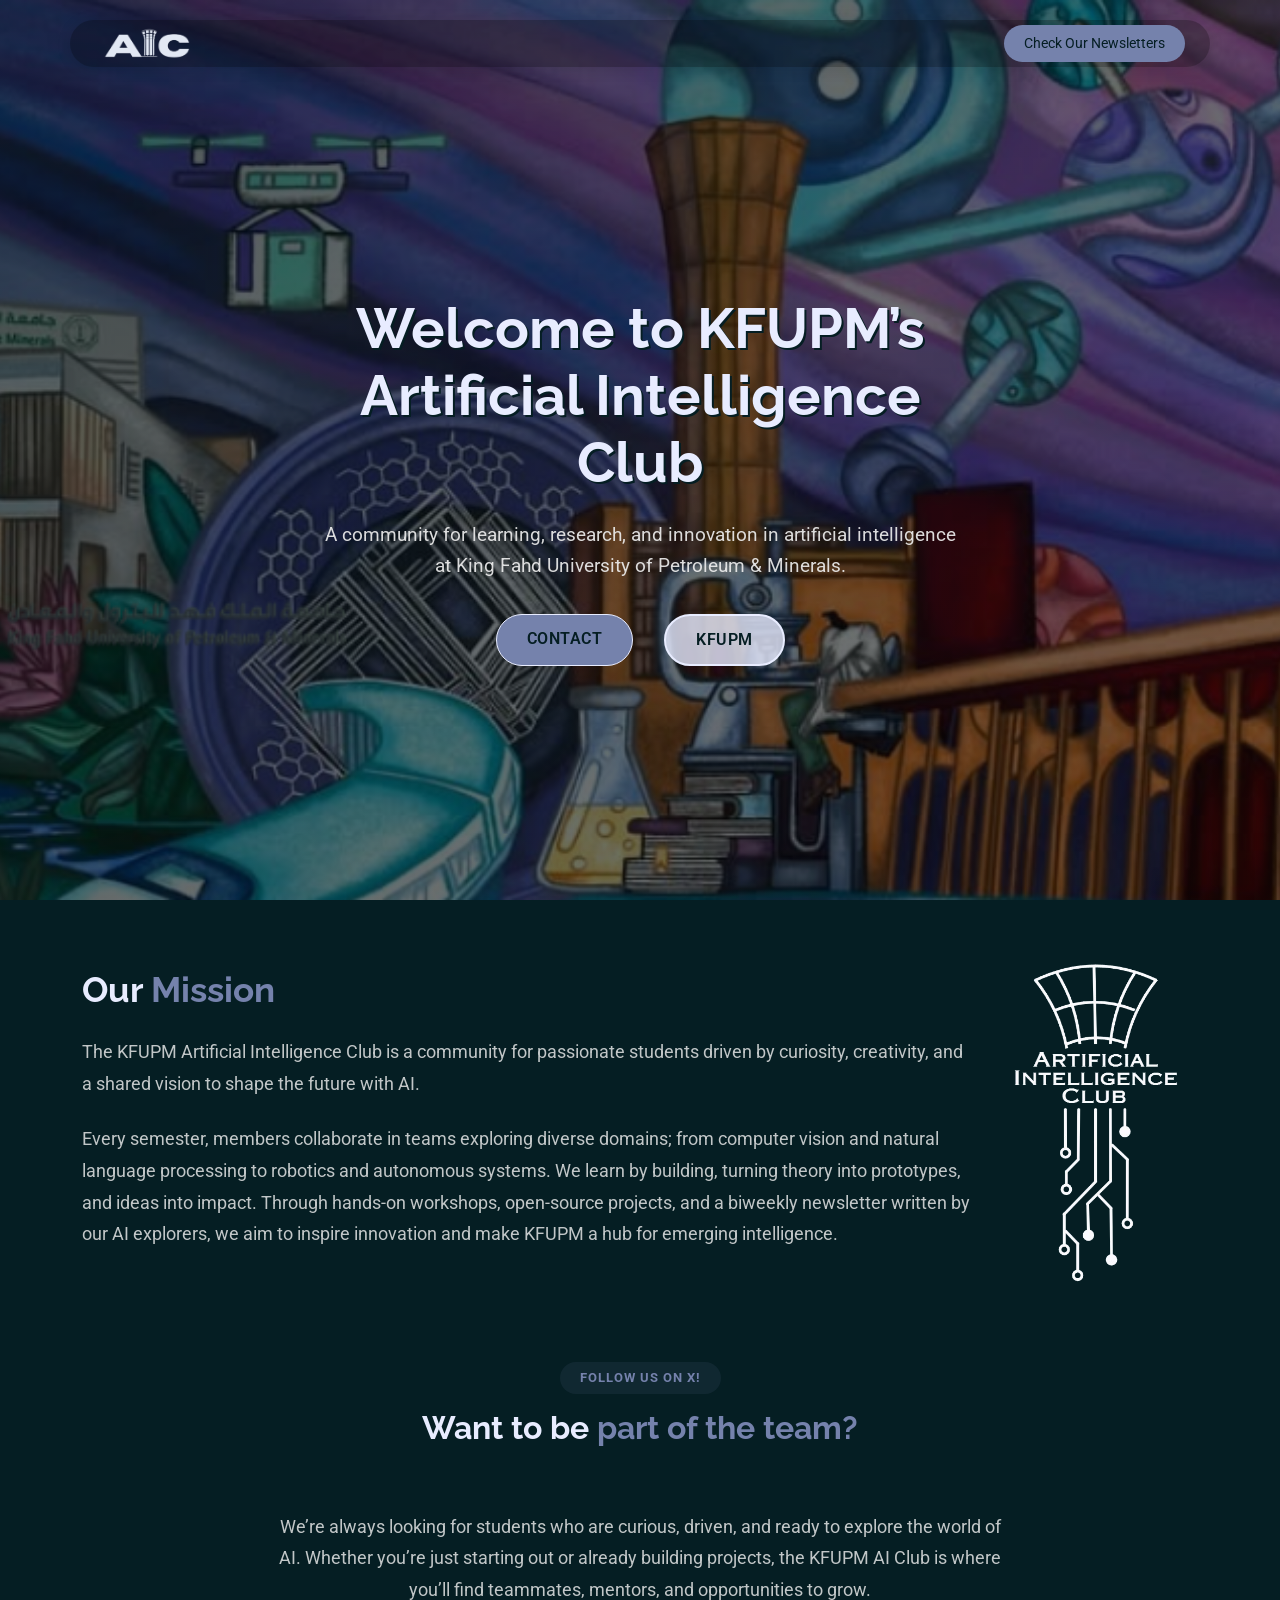
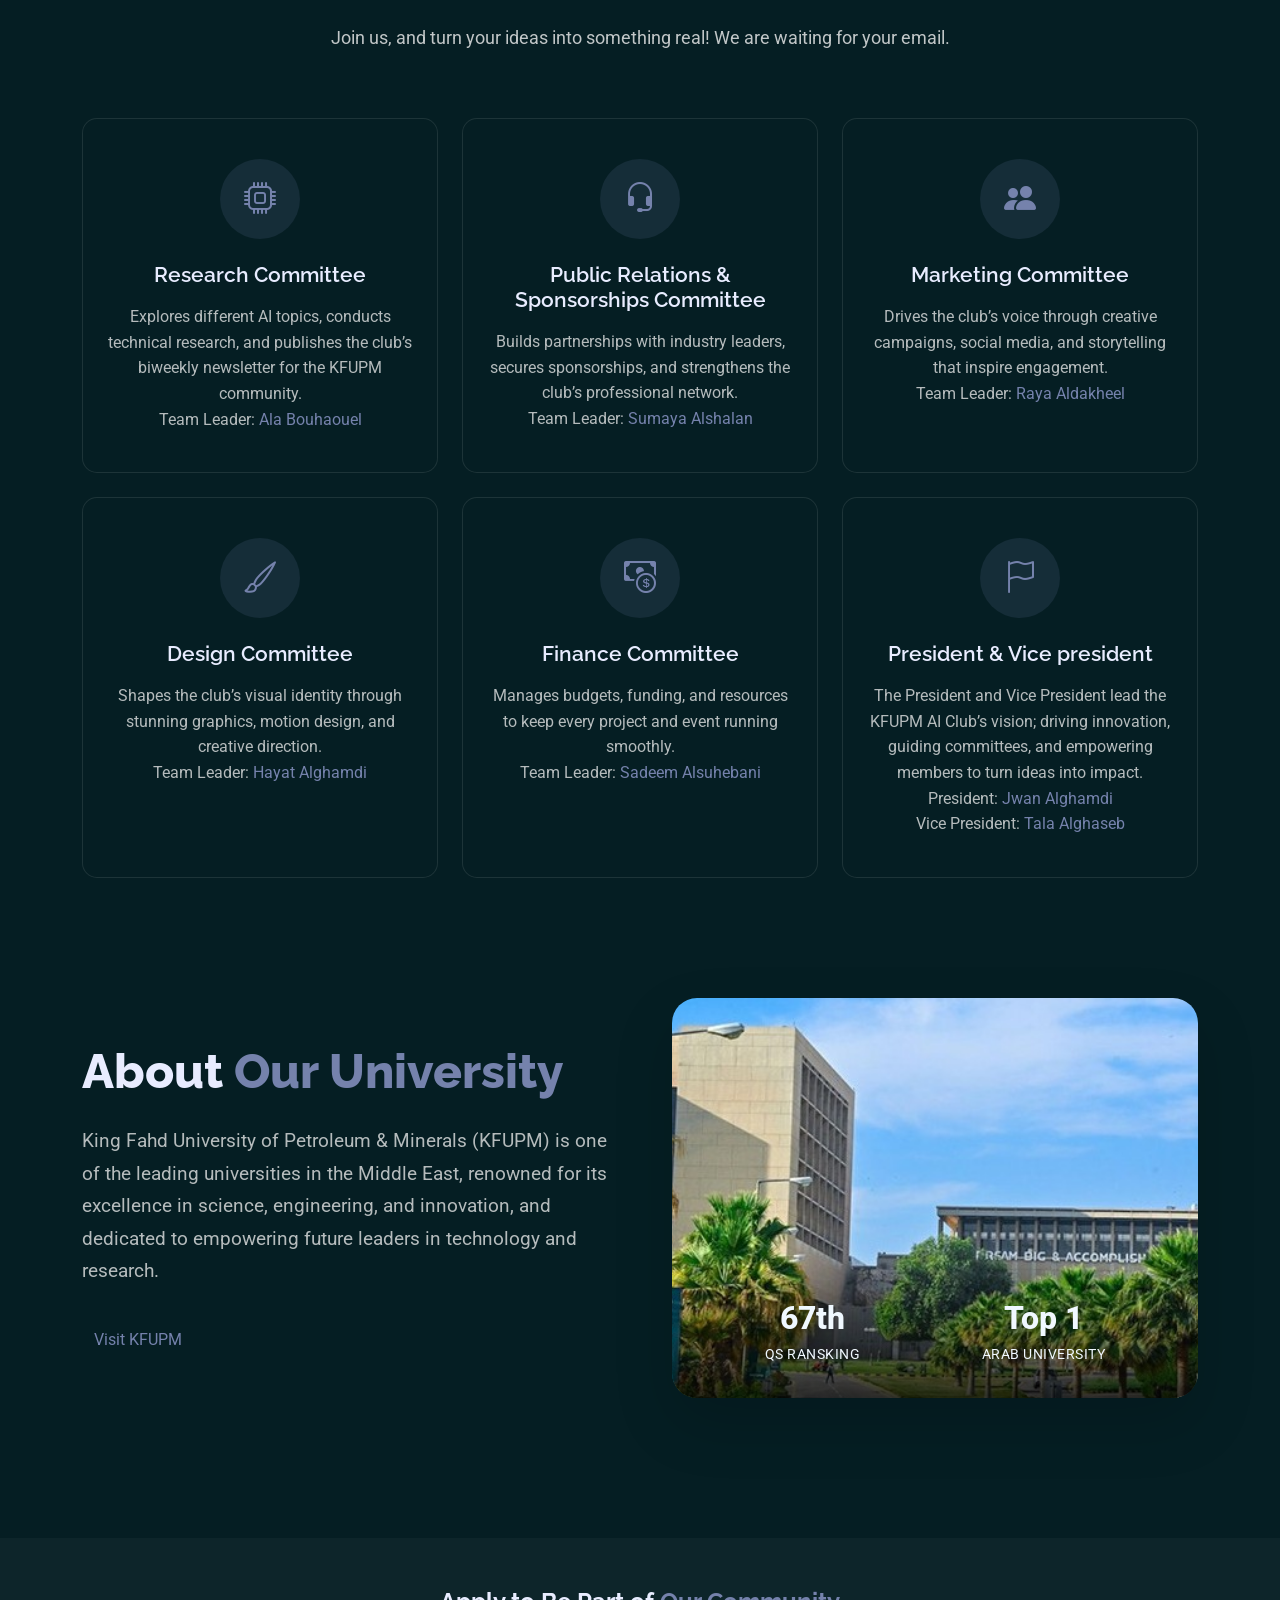
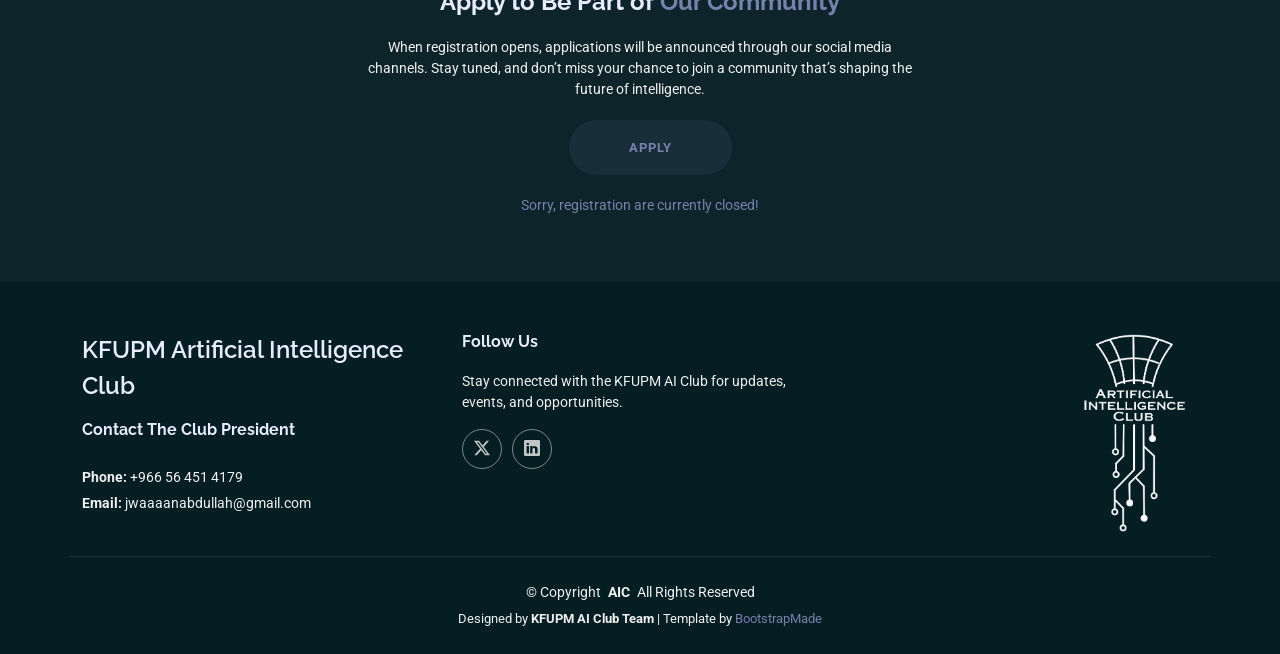
==== index.html @ 9c6b662b "Update index.html" ====
<!DOCTYPE html>
<html lang="en">

<head>
  <meta charset="utf-8">
  <meta content="width=device-width, initial-scale=1.0" name="viewport">
  <title>AIC</title>
  <meta name="description" content="">
  <meta name="keywords" content="">


  <link href="https://fonts.googleapis.com" rel="preconnect">
  <link href="https://fonts.gstatic.com" rel="preconnect" crossorigin>
  <link href="https://fonts.googleapis.com/css2?family=Roboto:ital,wght@0,100;0,300;0,400;0,500;0,700;0,900;1,100;1,300;1,400;1,500;1,700;1,900&family=Poppins:ital,wght@0,100;0,200;0,300;0,400;0,500;0,600;0,700;0,800;0,900;1,100;1,200;1,300;1,400;1,500;1,600;1,700;1,800;1,900&family=Raleway:ital,wght@0,100;0,200;0,300;0,400;0,500;0,600;0,700;0,800;0,900;1,100;1,200;1,300;1,400;1,500;1,600;1,700;1,800;1,900&display=swap" rel="stylesheet">

  <!-- Vendor CSS Files -->
  <link href="assets/vendor/bootstrap/css/bootstrap.min.css" rel="stylesheet">
  <link href="assets/vendor/bootstrap-icons/bootstrap-icons.css" rel="stylesheet">
  <!--<link href="assets/vendor/aos/aos.css" rel="stylesheet">-->
  <link href="assets/vendor/swiper/swiper-bundle.min.css" rel="stylesheet">
  <link href="assets/vendor/glightbox/css/glightbox.min.css" rel="stylesheet">

  <!-- Main CSS File -->
  <link href="assets/css/main.css" rel="stylesheet">

  <!-- =======================================================
  * Template Name: Tour
  * Template URL: https://bootstrapmade.com/tour-bootstrap-travel-website-template/
  * Updated: Jul 01 2025 with Bootstrap v5.3.7
  * Author: BootstrapMade.com
  * License: https://bootstrapmade.com/license/
  ======================================================== -->
</head>

<body class="index-page">

  <header id="header" class="header d-flex align-items-center fixed-top">
    <div class="header-container container-fluid container-xl position-relative d-flex align-items-center justify-content-between">

      <a href="index.html" class="logo d-flex align-items-center me-auto me-xl-0">
        <!-- Uncomment the line below if you also wish to use an image logo -->
        <!-- <img src="assets/img/logo.webp" alt=""> -->
        <img src="assets/img/aic.png" alt="icon" class="img-fluid" style="height: 40px; margin-right: 10px;">
      </a>

      <a class="btn-getstarted" href="Newsletter.html">Check Our Newsletters</a>

    </div>
  </header>

  <main class="main">

    <!-- Travel Hero Section -->
    <section id="travel-hero" class="travel-hero section dark-background">

      <div class="hero-background">
        <img src="assets\img\kfupm21.png" alt="Travel Hero Background" class="img-hero-bg">
        <div class="hero-overlay"></div>
      </div>

      <div class="container position-relative">
        <div class="row align-items-center">
          <div class="col-lg-7">
            <div class="hero-text" data-aos="fade-up" data-aos-delay="100">
              <h1 class="hero-title">Welcome to KFUPM’s Artificial Intelligence Club</h1>
              <p class="hero-subtitle">A community for learning, research, and innovation in artificial intelligence at King Fahd University of Petroleum & Minerals.</p>
              <div class="hero-buttons">
                <a href="#footer" class="btn btn-primary me-3" id="but-left">Contact</a>
                <a href="https://www.kfupm.edu.sa/" class="btn btn-outline">KFUPM</a>
              </div>
            </div>
          </div>

        </div>
      </div>

    </section><!-- /Travel Hero Section -->

    <!-- Why Us Section -->
    <section id="why-us" class="why-us section">

      <div class="container" data-aos="fade-up" >

        <!-- About Us Content -->
        <div class="row align-items-center mb-5">
          <div class="col-lg-6" data-aos="fade-right">
            <div class="content">
              <h3>Our <span style="color: #7582ac;">Mission</span></h3>
              <p>The KFUPM Artificial Intelligence Club is a community for passionate students driven by curiosity, creativity, and a shared vision to shape the future with AI.</p>
              <p>Every semester, members collaborate in teams exploring diverse domains; from computer vision and natural language processing to robotics and autonomous systems. We learn by building, turning theory into prototypes, and ideas into impact. Through hands-on workshops, open-source projects, and a biweekly newsletter written by our AI explorers, we aim to inspire innovation and make KFUPM a hub for emerging intelligence.</p>
            </div>
          </div>
          <div class="col-lg-6-l" data-aos="fade-left" >
            <img src="assets/img/icon.png" class="img-fluid" alt="icon">
          </div>
        </div><!--

        <link rel="stylesheet" href="https://cdnjs.cloudflare.com/ajax/libs/font-awesome/4.7.0/css/font-awesome.min.css">
        <div class="social-icons">
       
          <a href="#" class="fa fa-facebook"></a>
          <a href="#" class="fa fa-twitter"></a>
          <a href="#" class="fa fa-instagram"></a>
        </div> End About Us Content -->

        <!-- Why Choose Us -->


        <div class="why-choose-section">
          <div class="row justify-content-center">
            <div class="container section-title" >
              <a href="https://x.com/KFUPMAIC">
                <h2>Follow us on X!</h2></a>
              <div><span>Want to be</span> <span class="description-title"> part of the team?</span></div>
            </div><!-- End Section Title -->
            <div class="col-lg-8 text-center mb-5" data-aos="fade-up" data-aos-delay="100">
              <p>We’re always looking for students who are curious, driven, and ready to explore the world of AI. Whether you’re just starting out or already building projects, the KFUPM AI Club is where you’ll find teammates, mentors, and opportunities to grow.</p>
              <p>Join us, and turn your ideas into something real! We are waiting for your email.</p>
            </div>
          </div>

          <div class="row g-4">
            <div class="col-lg-4 col-md-6" data-aos="fade-up" data-aos-delay="200">
              <div class="feature-card">
                <div class="feature-icon">
                  <i class="bi bi-cpu"></i>
                </div>
                <h4>Research Committee</h4>
                <p>Explores different AI topics, conducts technical research, and publishes the club’s biweekly newsletter for the KFUPM community.</p>
                <p>Team Leader: <span style="color: #7582ac;">Ala Bouhaouel</span></p>
              </div>
            </div>

            <div class="col-lg-4 col-md-6" data-aos="fade-up" data-aos-delay="250">
              <div class="feature-card">
                <div class="feature-icon">
                  <i class="bi bi-headset"></i>
                </div>
                <h4>Public Relations &amp; Sponsorships Committee</h4>
                <p>Builds partnerships with industry leaders, secures sponsorships, and strengthens the club’s professional network.</p>
                <p>Team Leader: <span style="color: #7582ac;">Sumaya Alshalan</span></p>

              </div>
            </div>

            <div class="col-lg-4 col-md-6" data-aos="fade-up" data-aos-delay="300">
              <div class="feature-card">
                <div class="feature-icon">
                  <i class="bi bi-people-fill"></i>
                </div>
                <h4>Marketing Committee</h4>
                <p>Drives the club’s voice through creative campaigns, social media, and storytelling that inspire engagement.</p>
                <p>Team Leader: <span style="color: #7582ac;">Raya Aldakheel</span></p>

              </div>
            </div>

            <div class="col-lg-4 col-md-6" data-aos="fade-up" data-aos-delay="350">
              <div class="feature-card">
                <div class="feature-icon">
                  <i class="bi bi-brush"></i>
                </div>
                <h4>Design Committee</h4>
                <p>Shapes the club’s visual identity through stunning graphics, motion design, and creative direction.</p>
                <p>Team Leader: <span style="color: #7582ac;">Hayat Alghamdi</span></p>
              
              </div>
            </div>

            <div class="col-lg-4 col-md-6" data-aos="fade-up" data-aos-delay="400">
              <div class="feature-card">
                <div class="feature-icon">
                  <i class="bi bi-cash-coin"></i>
                </div>
                <h4>Finance Committee</h4>
                <p>Manages budgets, funding, and resources to keep every project and event running smoothly.</p>
                <p>Team Leader: <span style="color: #7582ac;">Sadeem Alsuhebani</span></p>
  
              </div>
            </div>

            <div class="col-lg-4 col-md-6" data-aos="fade-up" data-aos-delay="400">
              <div class="feature-card">
                <div class="feature-icon">
                  <i class="bi bi-flag"></i>
                </div>
                <h4>President &amp; Vice president</h4>
                <p>The President and Vice President lead the KFUPM AI Club’s vision; driving innovation, guiding committees, and empowering members to turn ideas into impact.</p>
                <p>President: <span style="color: #7582ac;">Jwan Alghamdi</span></p>
                <p>Vice President: <span style="color: #7582ac;">Tala Alghaseb</span></p>
              
              </div>
            </div>

          </div><!-- End Features Grid -->
        </div><!-- End Why Choose Us -->

      </div>

    </section><!-- /Why Us Section -->



    <!-- Call To Action Section -->
    <section id="call-to-action" class="call-to-action section light-background">

      <div class="container" data-aos="fade-up" data-aos-delay="100">

        <div class="hero-content" data-aos="zoom-in" data-aos-delay="200">
          <div class="content-wrapper">

            <h2>About <span style="color: #7582ac;">Our University</span></h2>
            <p>King Fahd University of Petroleum & Minerals (KFUPM) is one of the leading universities in the Middle East, renowned for its excellence in science, engineering, and innovation, and dedicated to empowering future leaders in technology and research.</p>
              <div class="action-section">
                <a href="https://www.kfupm.edu.sa/" class="container section-title">Visit KFUPM</a>
            </div>
          </div>

          <div class="visual-element">
            <img src="assets/img/kfupm.jpg" alt="Travel Adventure" class="hero-image" loading="lazy">
            <div class="image-overlay">
              <div class="stat-item">
                <span class="stat-number" style="color: aliceblue;">67th</span>
                <span class="stat-label" style="color: aliceblue;">QS Ransking</span>
              </div>
              <div class="stat-item">
                <span class="stat-number" style="color: aliceblue;">Top 1</span>
                <span class="stat-label" style="color: aliceblue;" >Arab university</span>
              </div>
            </div>
          </div>
        </div>

      </div>
  </main>

  <footer id="footer" class="footer position-relative dark-background">

    <div class="footer-newsletter">
      <div class="container">
        <div class="row justify-content-center text-center">
          <div class="col-lg-6">
            <h4>Apply to Be Part of <span style="color: #7582ac;">Our Community</span></h4>
            <p>When registration opens, applications will be announced through our social media channels. Stay tuned, and don’t miss your chance to join a community that’s shaping the future of intelligence.</p>
            <div class="container section-title" data-aos="fade-up" style="padding-bottom: 0px; margin: 20px; padding-right: 32px">
              <a href="#link to application form">
                <h2 style="padding: 20px 60px;">Apply</h2></a>
            </div><!-- End Section Title -->  
            <p style="color: #7582ac;">Sorry, registration are currently closed! </p>
          
          </div>
        </div>
      </div>
    </div>

    <div class="container footer-top">
      <div class="row gy-4">
        <div class="col-lg-4 col-md-6 footer-about">
          <a href="index.html" class="d-flex align-items-center">
            <span class="sitename">KFUPM Artificial Intelligence Club</span>
          </a>
          <div class="footer-contact pt-3">
            <h4>Contact The Club President</h4>
            <p class="mt-3"><strong>Phone:</strong> <span>+966 56 451 4179</span></p>
            <p><strong>Email:</strong> <span>jwaaaanabdullah@gmail.com</span></p>
          </div>
        </div>

        <div class="col-lg-4 col-md-12">
          <h4>Follow Us</h4>
          <p>Stay connected with the KFUPM AI Club for updates, events, and opportunities.</p>
          <div class="social-links d-flex">
            <a href="https://x.com/KFUPMAIC"><i class="bi bi-twitter-x"></i></a>
            <a href="https://www.linkedin.com/company/kfupm-artificial-intelligence-club-aic/"><i class="bi bi-linkedin"></i></a>
          </div>
        </div>
        <div class="col-lg-4 col-md-12">
          <img src="assets/img/icon.png" id="aic-logo" alt="icon" style="height: 200px; float: right; ">
        </div>

      </div>
    </div>

    <div class="container copyright text-center mt-4">
      <p>© <span>Copyright</span> <strong class="px-1 sitename">AIC</strong> <span>All Rights Reserved</span></p>
      <div class="credits">
        <!-- All the links in the footer should remain intact. -->
        <!-- You can delete the links only if you've purchased the pro version. -->
        <!-- Licensing information: https://bootstrapmade.com/license/ -->
        <!-- Purchase the pro version with working PHP/AJAX contact form: [buy-url] -->
        <p>
          Designed by <strong>KFUPM AI Club Team</strong> | Template by 
          <a href="https://bootstrapmade.com/" target="_blank" rel="noopener noreferrer">BootstrapMade</a>
        </p>
      </div>
    </div>

  </footer>

  <!-- Scroll Top -->
  <a href="#" id="scroll-top" class="scroll-top d-flex align-items-center justify-content-center"><i class="bi bi-arrow-up-short"></i></a>

  <!-- Preloader -->
  <div id="preloader"></div>

  <!-- Vendor JS Files -->
  <script src="assets/vendor/bootstrap/js/bootstrap.bundle.min.js"></script>
  <script src="assets/vendor/php-email-form/validate.js"></script>
  <script src="assets/vendor/aos/aos.js"></script>
  <script src="assets/vendor/purecounter/purecounter_vanilla.js"></script>
  <script src="assets/vendor/swiper/swiper-bundle.min.js"></script>
  <script src="assets/vendor/isotope-layout/isotope.pkgd.min.js"></script>
  <script src="assets/vendor/imagesloaded/imagesloaded.pkgd.min.js"></script>
  <script src="assets/vendor/glightbox/js/glightbox.min.js"></script>

  <!-- Main JS File -->
  <script src="assets/js/main.js"></script>

</body>

</html>
---- assets/css/main.css ----
/**
* Template Name: Tour
* Template URL: https://bootstrapmade.com/tour-bootstrap-travel-website-template/
* Updated: Jul 01 2025 with Bootstrap v5.3.7
* Author: BootstrapMade.com
* License: https://bootstrapmade.com/license/
*/

@charset "UTF-8";

/*--------------------------------------------------------------
# Font & Color Variables
# Help: https://bootstrapmade.com/color-system/
--------------------------------------------------------------*/
/* Fonts */
:root {
  --default-font: "Roboto",  system-ui, -apple-system, "Segoe UI", Roboto, "Helvetica Neue", Arial, "Noto Sans", "Liberation Sans", sans-serif, "Apple Color Emoji", "Segoe UI Emoji", "Segoe UI Symbol", "Noto Color Emoji";
  --heading-font: "Raleway",  sans-serif;
  --nav-font: "Poppins",  sans-serif;
}

/* Global Colors - The following color variables are used throughout the website. Updating them here will change the color scheme of the entire website */
:root { 
  --background-color: #051e23; /* Background color for the entire website, including individual sections */
  --default-color: #f0f0f0; /* Default color used for the majority of the text content across the entire website */
  --heading-color: #e8ecff; /* Color for headings, subheadings and title throughout the website */
  --accent-color: #7582ac; /* Accent color that represents your brand on the website. It's used for buttons, links, and other elements that need to stand out */
  --surface-color: #051e23; /* The surface color is used as a background of boxed elements within sections, such as cards, icon boxes, or other elements that require a visual separation from the global background. */
  --contrast-color: #051e23; /* Contrast color for text, ensuring readability against backgrounds of accent, heading, or default colors. */
}

.light-background {
  --background-color: #051e23; /* Background color for the entire website, including individual sections */
  --default-color: #f0f0f0; /* Default color used for the majority of the text content across the entire website */
  --heading-color: #e8ecff; /* Color for headings, subheadings and title throughout the website */
  --accent-color: #7582ac; /* Accent color that represents your brand on the website. It's used for buttons, links, and other elements that need to stand out */
  --surface-color: #051e23; /* The surface color is used as a background of boxed elements within sections, such as cards, icon boxes, or other elements that require a visual separation from the global background. */
  --contrast-color: #051e23;  /* Contrast color for text, ensuring readability against backgrounds of accent, heading, or default colors. */

}

.dark-background {
  --background-color: #051e23; /* Background color for the entire website, including individual sections */
  --default-color: #f0f0f0; /* Default color used for the majority of the text content across the entire website */
  --heading-color: #e8ecff; /* Color for headings, subheadings and title throughout the website */
  --accent-color: #7582ac; /* Accent color that represents your brand on the website. It's used for buttons, links, and other elements that need to stand out */
  --surface-color: #051e23; /* The surface color is used as a background of boxed elements within sections, such as cards, icon boxes, or other elements that require a visual separation from the global background. */
  --contrast-color: #051e23; /* Contrast color for text, ensuring readability against backgrounds of accent, heading, or default colors. */

}

/* Smooth scroll */
:root {
  scroll-behavior: smooth;
}

/*--------------------------------------------------------------
# General Styling & Shared Classes
--------------------------------------------------------------*/
body {
  color: var(--default-color);
  background-color: var(--background-color);
  font-family: var(--default-font);
}

a {
  color: var(--accent-color);
  text-decoration: none;
  transition: 0.3s;
}

a:hover {
  color: color-mix(in srgb, var(--accent-color), transparent 25%);
  text-decoration: none;
}

h1,
h2,
h3,
h4,
h5,
h6 {
  color: var(--heading-color);
  font-family: var(--heading-font);
}

/*--------------------------------------------------------------
# Global Header
--------------------------------------------------------------*/
.header {
  --background-color: rgba(0, 0, 0, 0);
  --default-color: #ffffff;
  --heading-color: #ffffff;
  --surface-color: rgba(0, 0, 0, 0.26);
  color: var(--default-color);
  background-color: var(--background-color);
  padding: 20px 0;
  transition: all 0.5s;
  z-index: 997;
}

.header .header-container {
  background: var(--surface-color);
  border-radius: 50px;
  padding: 5px 25px;
  box-shadow: 0px 2px 15px rgba(0, 0, 0, 0.1);
}

.header .logo {
  line-height: 1;
}

.header .logo img {
  max-height: 36px;
  margin-right: 8px;
}

.header .logo h1 {
  font-size: 24px;
  margin: 0;
  font-weight: 600;
  padding-left: 5px;
  text-transform: uppercase;
  color: var(--heading-color);
}

.header .btn-getstarted,
.header .btn-getstarted:focus {
  color: var(--contrast-color);
  background: var(--accent-color);
  border-color: 1px var(--heading-color);
  font-size: 14px;
  padding: 8px 20px;
  margin: 0 0 0 30px;
  border-radius: 50px;
  transition: 0.3s;
  text-align: center;
}

.header .btn-getstarted:hover,
.header .btn-getstarted:focus:hover {
  color: var(--contrast-color);
  background: color-mix(in srgb, var(--accent-color), transparent 15%);
}

@media (max-width: 1200px) {
  .header {
    padding-top: 10px;
  }

  .header .header-container {
    margin-left: 10px;
    margin-right: 10px;
    padding: 10px 5px 10px 15px;
  }

  .header .logo {
    order: 1;
  }

  .header .btn-getstarted {
    order: 2;
    margin: 0 10px 0 0;
    padding: 6px 15px;
    text-align: center;

  }

  .header .navmenu {
    order: 3;
  }
}

/* Global Header on Scroll
------------------------------*/
.scrolled .header {
  --surface-color: rgba(0, 0, 0, 0.7);
}



/*--------------------------------------------------------------
# Global Footer
--------------------------------------------------------------*/
.footer {
  color: var(--default-color);
  background-color: var(--background-color);
  font-size: 14px;
  position: relative;
}

.footer .footer-newsletter {
  background-color: color-mix(in srgb, var(--default-color), transparent 97%);
  padding: 50px 0;
}

.footer .footer-newsletter h4 {
  font-size: 24px;
}

.footer .footer-newsletter .newsletter-form {
  margin-top: 30px;
  margin-bottom: 15px;
  padding: 6px 8px;
  position: relative;
  border-radius: 4px;
  background-color: var(--surface-color);
  border: 1px solid color-mix(in srgb, var(--default-color), transparent 90%);
  box-shadow: 0px 2px 25px rgba(0, 0, 0, 0.1);
  display: flex;
  transition: 0.3s;
  border-radius: 50px;
}

.footer .footer-newsletter .newsletter-form:focus-within {
  border-color: var(--accent-color);
}

.footer .footer-newsletter .newsletter-form input[type=email] {
  border: 0;
  padding: 4px;
  width: 100%;
  background-color: var(--surface-color);
  color: var(--default-color);
}

.footer .footer-newsletter .newsletter-form input[type=email]:focus-visible {
  outline: none;
}

.footer .footer-newsletter .newsletter-form input[type=submit] {
  border: 0;
  font-size: 16px;
  padding: 0 20px;
  margin: -7px -8px -7px 0;
  background: var(--accent-color);
  color: var(--contrast-color);
  transition: 0.3s;
  border-radius: 50px;
}

.footer .footer-newsletter .newsletter-form input[type=submit]:hover {
  background: color-mix(in srgb, var(--accent-color), transparent 20%);
}

.footer .footer-top {
  padding-top: 50px;
}

.footer .social-links a {
  display: flex;
  align-items: center;
  justify-content: center;
  width: 40px;
  height: 40px;
  border-radius: 50%;
  border: 1px solid color-mix(in srgb, var(--default-color), transparent 50%);
  font-size: 16px;
  color: color-mix(in srgb, var(--default-color), transparent 20%);
  margin-right: 10px;
  transition: 0.3s;
}

.footer .social-links a:hover {
  color: var(--accent-color);
  border-color: var(--accent-color);
}

.footer h4 {
  font-size: 16px;
  font-weight: bold;
  position: relative;
  padding-bottom: 12px;
}

.footer .footer-links {
  margin-bottom: 30px;
}

.footer .footer-links ul {
  list-style: none;
  padding: 0;
  margin: 0;
}

.footer .footer-links ul i {
  margin-right: 3px;
  font-size: 12px;
  line-height: 0;
  color: var(--accent-color);
}

.footer .footer-links ul li {
  padding: 10px 0;
  display: flex;
  align-items: center;
}

.footer .footer-links ul li:first-child {
  padding-top: 0;
}

.footer .footer-links ul a {
  display: inline-block;
  color: color-mix(in srgb, var(--default-color), transparent 20%);
  line-height: 1;
}

.footer .footer-links ul a:hover {
  color: var(--accent-color);
}

.footer .footer-about a {
  color: var(--heading-color);
  font-size: 24px;
  font-weight: 600;
  font-family: var(--heading-font);
}

.footer .footer-contact p {
  margin-bottom: 5px;
}

.footer .copyright {
  padding: 25px 0;
  border-top: 1px solid color-mix(in srgb, var(--default-color), transparent 90%);
}

.footer .copyright p {
  margin-bottom: 0;
}

.footer .credits {
  margin-top: 6px;
  font-size: 13px;
}
@media (max-width: 990px) {
#aic-logo{
  display: flex;
  justify-content: center;
}
}/*--------------------------------------------------------------
# Preloader
--------------------------------------------------------------*/
#preloader {
  position: fixed;
  inset: 0;
  z-index: 9999;
  overflow: hidden;
  background-color: var(--background-color);
  transition: all 0.6s ease-out;
}

#preloader:before {
  content: "";
  position: fixed;
  top: calc(50% - 30px);
  left: calc(50% - 30px);
  border: 6px solid var(--accent-color);
  border-top-color: color-mix(in srgb, var(--accent-color), transparent 90%);
  border-radius: 50%;
  width: 60px;
  height: 60px;
  animation: animate-preloader 1s linear infinite;
}

@keyframes animate-preloader {
  0% {
    transform: rotate(0deg);
  }

  100% {
    transform: rotate(360deg);
  }
}

/*--------------------------------------------------------------
# Scroll Top Button
--------------------------------------------------------------*/
.scroll-top {
  position: fixed;
  visibility: hidden;
  opacity: 0;
  right: 15px;
  bottom: -15px;
  z-index: 99999;
  background-color: var(--accent-color);
  width: 44px;
  height: 44px;
  border-radius: 50px;
  transition: all 0.4s;
}

.scroll-top i {
  font-size: 24px;
  color: var(--contrast-color);
  line-height: 0;
}

.scroll-top:hover {
  background-color: color-mix(in srgb, var(--accent-color), transparent 20%);
  color: var(--contrast-color);
}

.scroll-top.active {
  visibility: visible;
  opacity: 1;
  bottom: 15px;
}

/*--------------------------------------------------------------
# Disable aos animation delay on mobile devices
--------------------------------------------------------------*/
@media screen and (max-width: 768px) {
  [data-aos-delay] {
    transition-delay: 0 !important;
  }
}

/*--------------------------------------------------------------
# Global Page Titles & Breadcrumbs
--------------------------------------------------------------*/
.page-title {
  color: var(--default-color);
  background-color: var(--background-color);
  background-size: cover;
  background-position: center;
  background-repeat: no-repeat;
  padding: 160px 0 80px 0;
  text-align: center;
  position: relative;
}

.page-title:before {
  content: "";
  background-color: color-mix(in srgb, var(--background-color), transparent 50%);
  position: absolute;
  inset: 0;
}

.page-title h1 {
  font-size: 42px;
  font-weight: 700;
  margin-bottom: 10px;
}

.page-title .breadcrumbs ol {
  display: flex;
  flex-wrap: wrap;
  list-style: none;
  justify-content: center;
  padding: 0;
  margin: 0;
  font-size: 16px;
  font-weight: 400;
}

.page-title .breadcrumbs ol li+li {
  padding-left: 10px;
}

.page-title .breadcrumbs ol li+li::before {
  content: "/";
  display: inline-block;
  padding-right: 10px;
  color: color-mix(in srgb, var(--default-color), transparent 50%);
}

/*--------------------------------------------------------------
# Global Sections
--------------------------------------------------------------*/
section,
.section {
  color: var(--default-color);
  background-color: var(--background-color);
  padding: 60px 0;
  scroll-margin-top: 90px;
  overflow: clip;
}

@media (max-width: 1199px) {

  section,
  .section {
    scroll-margin-top: 66px;
  }
}

/*--------------------------------------------------------------
# Global Section Titles
--------------------------------------------------------------*/
.section-title {
  text-align: center;
  padding-bottom: 60px;
  position: relative;
}

.section-title h2 {
  font-size: 13px;
  letter-spacing: 1px;
  font-weight: 700;
  padding: 8px 20px;
  margin: 0;
  background: color-mix(in srgb, var(--accent-color), transparent 90%);
  color: var(--accent-color);
  display: inline-block;
  text-transform: uppercase;
  border-radius: 50px;
  font-family: var(--default-font);
}

.section-title div {
  color: var(--heading-color);
  margin: 10px 0 0 0;
  font-size: 32px;
  font-weight: 700;
  font-family: var(--heading-font);
}

.section-title div .description-title {
  color: var(--accent-color);
}

/*--------------------------------------------------------------
# Travel Hero Section
--------------------------------------------------------------*/
.align-items-center {
  justify-content: center ;
}
.travel-hero {
  position: relative;
  overflow: hidden;
  min-height: 100vh;
  display: flex;
  align-items: center;
  padding: 120px 0 60px 0;
  height: 100%;
}

.travel-hero .hero-background {
  position: absolute;
  top: 0;
  left: 0;
  width: 100%;
  height: 100%;
  z-index: 0;
}

.travel-hero .hero-background .img-hero-bg {
  width: 100%;
  height: 100%;
  object-fit: cover;
  filter: brightness(50%);
}

.travel-hero .hero-overlay {
  position: absolute;
  top: 0;
  left: 0;
  width: 100%;
  height: 100%;
  background: linear-gradient(135deg, color-mix(in srgb, var(--background-color), transparent 60%) 0%, color-mix(in srgb, var(--background-color), transparent 80%) 50%, color-mix(in srgb, var(--background-color), transparent 90%) 100%);
  z-index: 1;
}

.travel-hero .hero-text .hero-title {
  font-size: 3.5rem;
  font-weight: 700;
  margin-bottom: 1.5rem;
  line-height: 1.2;
  text-align: center;
  text-shadow: 2px 2px var(--background-color);
}

.travel-hero .hero-text .hero-subtitle {
  font-size: 1.2rem;
  margin-bottom: 2rem;
  opacity: 0.9;
  line-height: 1.6;
  text-align: center;

}
.travel-hero .hero-text .hero-buttons{
  display: flex;
  justify-content: center;
  gap: 15px;
}
.travel-hero .hero-text .hero-buttons .btn {
  padding: 12px 30px;
  font-weight: 600;
  text-transform: uppercase;
  letter-spacing: 0.5px;
  border-radius: 50px;
  transition: all 0.3s ease;
}

.travel-hero .hero-text .hero-buttons .btn.btn-primary {
  background-color: var(--accent-color);
  border-color: var(--heading-color);
  color: var(--contrast-color);
}

.travel-hero .hero-text .hero-buttons .btn.btn-primary:hover {
  background-color: color-mix(in srgb, var(--accent-color), transparent 20%);
  border-color: color-mix(in srgb, var(--accent-color), transparent 20%);
  transform: translateY(-2px);
}

.travel-hero .hero-text .hero-buttons .btn.btn-outline {
  background-color: color-mix(in srgb, var(--heading-color), transparent 20%);
  border: 2px solid var(--heading-color);
  color: var(--contrast-color);
}

.travel-hero .hero-text .hero-buttons .btn.btn-outline:hover {
  background-color: var(--accent-color);
  color: var(--contrast-color);
  transform: translateY(-2px);
  border-color: var(--accent-color);
}

.travel-hero .booking-form-wrapper .booking-form {
  background-color: var(--surface-color);
  border-radius: 15px;
  padding: 2rem;
  box-shadow: 0 10px 30px color-mix(in srgb, var(--default-color), transparent 85%);
  backdrop-filter: blur(10px);
}

.travel-hero .booking-form-wrapper .booking-form .form-title {
  color: var(--heading-color);
  font-size: 1.5rem;
  font-weight: 600;
  margin-bottom: 1.5rem;
  text-align: center;
}

.travel-hero .booking-form-wrapper .booking-form label {
  color: var(--heading-color);
  font-weight: 500;
  margin-bottom: 0.5rem;
  font-size: 0.9rem;
}

.travel-hero .booking-form-wrapper .booking-form .form-control,
.travel-hero .booking-form-wrapper .booking-form .form-select {
  border: 2px solid color-mix(in srgb, var(--default-color), transparent 80%);
  border-radius: 8px;
  padding: 12px 15px;
  font-size: 14px;
  color: var(--default-color);
  background-color: var(--surface-color);
  transition: all 0.3s ease;
}

.travel-hero .booking-form-wrapper .booking-form .form-control:focus,
.travel-hero .booking-form-wrapper .booking-form .form-select:focus {
  border-color: var(--accent-color);
  box-shadow: 0 0 0 0.2rem color-mix(in srgb, var(--accent-color), transparent 75%);
  outline: none;
}

.travel-hero .booking-form-wrapper .booking-form .form-control::placeholder,
.travel-hero .booking-form-wrapper .booking-form .form-select::placeholder {
  color: color-mix(in srgb, var(--default-color), transparent 50%);
}

.travel-hero .booking-form-wrapper .booking-form .btn-primary {
  background-color: var(--accent-color);
  border-color: var(--accent-color);
  color: var(--contrast-color);
  padding: 12px 20px;
  font-weight: 600;
  border-radius: 8px;
  transition: all 0.3s ease;
}

.travel-hero .booking-form-wrapper .booking-form .btn-primary:hover {
  background-color: color-mix(in srgb, var(--accent-color), transparent 20%);
  border-color: color-mix(in srgb, var(--accent-color), transparent 20%);
  transform: translateY(-1px);
}

@media (max-width: 992px) {
  .travel-hero .hero-text {
    text-align: center;
    margin-bottom: 3rem;
  }

  .travel-hero .hero-text .hero-title {
    font-size: 2.5rem;
  }

  .travel-hero .hero-text .hero-subtitle {
    font-size: 1.1rem;
  }

  .travel-hero .booking-form {
    margin-top: 2rem;
  }
}

@media (max-width: 768px) {
  .travel-hero .hero-text .hero-title {
    font-size: 2rem;
  }

  .travel-hero .hero-text .hero-subtitle {
    font-size: 1rem;
  }

  .travel-hero .hero-text .hero-buttons .btn {
    display: block;
    width: 100%;
  }

  .travel-hero .hero-text .hero-buttons .btn:last-child {
    margin-bottom: 0;
  }

  .travel-hero .booking-form-wrapper .booking-form {
    padding: 1.5rem;
  }
}

/*--------------------------------------------------------------
# Why Us Section
--------------------------------------------------------------*/
.why-us .container .col-lg-6-l{
  width:20% ;
  }
.why-us .container .col-lg-6{
  width:80% ;
  }
.why-us .content h3 {
  font-size: 2.2rem;
  font-weight: 700;
  margin-bottom: 1.5rem;
  line-height: 1.3;
}

.why-us .content p {
  font-size: 1.1rem;
  line-height: 1.8;
  margin-bottom: 1.5rem;
  color: color-mix(in srgb, var(--default-color), transparent 20%);
}

.why-us .stats-row {
  display: flex;
  gap: 2rem;
  margin-top: 2rem;
}

@media (max-width: 576px) {
  .why-us .stats-row {
    flex-direction: column;
    gap: 1rem;
  }
  .why-us .container .align-items-center {
    flex-direction: column !important;
  }
  .why-us .container .col-lg-6-l{
  width:40% ;
  }
}

.why-us .stat-item span {
  font-size: 2.5rem;
  font-weight: 700;
  color: var(--accent-color);
  font-family: var(--heading-font);
}

.why-us .stat-item .stat-label {
  font-size: 0.9rem;
  color: color-mix(in srgb, var(--default-color), transparent 30%);
  margin-top: 0.25rem;
}

.why-us .about-image {
  position: relative;
}

.why-us .about-image .experience-badge {
  position: absolute;
  bottom: 20px;
  left: 20px;
  background: var(--accent-color);
  color: var(--contrast-color);
  padding: 1.5rem;
  border-radius: 15px;
  text-align: center;
  box-shadow: 0 10px 30px rgba(0, 0, 0, 0.1);
}

.why-us .about-image .experience-badge .experience-number {
  font-size: 1.8rem;
  font-weight: 700;
  line-height: 1;
}

.why-us .about-image .experience-badge .experience-text {
  font-size: 0.9rem;
  margin-top: 0.5rem;
  opacity: 0.9;
}

@media (max-width: 768px) {
  .why-us .about-image {
    margin-top: 3rem;
  }

  .why-us .about-image .experience-badge {
    bottom: 15px;
    left: 15px;
    padding: 1rem;
  }

  .why-us .about-image .experience-badge .experience-number {
    font-size: 1.5rem;
  }

  .why-us .about-image .experience-badge .experience-text {
    font-size: 0.8rem;
  }
}

.why-us .why-choose-section {
  margin-top: 5rem;
}

.why-us .why-choose-section h3 {
  font-size: 2.2rem;
  font-weight: 700;
  margin-bottom: 1rem;
  line-height: 1.3;
}

.why-us .why-choose-section>.row>.col-lg-8>p {
  font-size: 1.1rem;
  line-height: 1.8;
  color: color-mix(in srgb, var(--default-color), transparent 20%);
}

@media (max-width: 768px) {
  .why-us .why-choose-section {
    margin-top: 3rem;
  }

  .why-us .why-choose-section h3 {
    font-size: 1.8rem;
  }
}

.why-us .feature-card {
  background: var(--surface-color);
  padding: 2.5rem 1.5rem;
  border-radius: 15px;
  text-align: center;
  height: 100%;
  transition: all 0.3s ease;
  border: 1px solid color-mix(in srgb, var(--default-color), transparent 90%);
}

.why-us .feature-card:hover {
  transform: translateY(-10px);
  box-shadow: 0 20px 40px rgba(0, 0, 0, 0.1);
}

.why-us .feature-card:hover .feature-icon {
  background: var(--accent-color);
  color: var(--contrast-color);
}

.why-us .feature-icon {
  width: 80px;
  height: 80px;
  background: color-mix(in srgb, var(--accent-color), transparent 85%);
  color: var(--accent-color);
  border-radius: 50%;
  display: flex;
  align-items: center;
  justify-content: center;
  margin: 0 auto 1.5rem;
  font-size: 2rem;
  transition: all 0.3s ease;
}

.why-us .feature-card h4 {
  font-size: 1.3rem;
  font-weight: 600;
  margin-bottom: 1rem;
}

.why-us .feature-card p {
  font-size: 1rem;
  line-height: 1.6;
  color: color-mix(in srgb, var(--default-color), transparent 25%);
  margin-bottom: 0;
}

@media (max-width: 768px) {
  .why-us .feature-card {
    padding: 2rem 1rem;
  }

  .why-us .feature-icon {
    width: 60px;
    height: 60px;
    font-size: 1.5rem;
    margin-bottom: 1rem;
  }

  .why-us .feature-card h4 {
    font-size: 1.2rem;
  }
  .why-us .container .social-icons{
  margin: auto ;
  width: 90% !important;
}
}

.why-us .container .align-items-center{
  align-items: center ;
  justify-content: space-between;
}

.why-us .container .social-icons{
  border-radius: 50px;
  background-color: #7582ac3d;
  margin-top: 20px ;
  width: 40%;
  margin: auto;
  display: flex;
  justify-content: space-between;
  align-items: center; 
}
.fa {
  padding: 20px;
  margin: 20px;
  font-size: 40px;
  min-width: 20px;
  text-align: center;
  text-decoration: none;
  border-radius: 50%;
  background-color: rgba(var(--heading-color),40%) ;
  border-color: 5px var(--background-color);
}
/*--------------------------------------------------------------
# Featured Destinations Section
--------------------------------------------------------------*/
.featured-destinations .featured-destination {
  height: 600px;
  border-radius: 20px;
  overflow: hidden;
  position: relative;
  box-shadow: 0 10px 40px rgba(0, 0, 0, 0.1);
  transition: all 0.4s ease;
}

.featured-destinations .featured-destination:hover {
  transform: translateY(-8px);
  box-shadow: 0 20px 60px rgba(0, 0, 0, 0.15);
}

.featured-destinations .featured-destination .destination-overlay {
  position: relative;
  height: 100%;
  width: 100%;
}

.featured-destinations .featured-destination .destination-overlay img {
  width: 100%;
  height: 100%;
  object-fit: cover;
  transition: transform 0.4s ease;
}

.featured-destinations .featured-destination .destination-overlay:hover img {
  transform: scale(1.08);
}

.featured-destinations .featured-destination .destination-overlay::before {
  content: "";
  position: absolute;
  top: 0;
  left: 0;
  right: 0;
  bottom: 0;
  background: linear-gradient(to bottom, rgba(0, 0, 0, 0.1) 0%, rgba(0, 0, 0, 0.3) 50%, rgba(0, 0, 0, 0.7) 100%);
  z-index: 1;
}

.featured-destinations .featured-destination .destination-info {
  position: absolute;
  bottom: 0;
  left: 0;
  right: 0;
  padding: 40px;
  z-index: 2;
  color: white;
}

.featured-destinations .featured-destination .destination-info .destination-tag {
  display: inline-block;
  background: var(--accent-color);
  color: var(--contrast-color);
  padding: 8px 16px;
  border-radius: 25px;
  font-size: 12px;
  font-weight: 700;
  text-transform: uppercase;
  letter-spacing: 1px;
  margin-bottom: 15px;
}

.featured-destinations .featured-destination .destination-info h3 {
  font-size: 32px;
  font-weight: 800;
  color: white;
  margin-bottom: 8px;
  line-height: 1.2;
}

.featured-destinations .featured-destination .destination-info .location {
  font-size: 16px;
  margin-bottom: 15px;
  opacity: 0.9;
  display: flex;
  align-items: center;
  gap: 8px;
}

.featured-destinations .featured-destination .destination-info .location i {
  color: var(--accent-color);
  font-size: 18px;
}

.featured-destinations .featured-destination .destination-info .description {
  font-size: 15px;
  line-height: 1.6;
  margin-bottom: 20px;
  opacity: 0.8;
}

.featured-destinations .featured-destination .destination-info .destination-meta {
  display: flex;
  gap: 25px;
  margin-bottom: 20px;
  font-size: 14px;
}

.featured-destinations .featured-destination .destination-info .destination-meta .tours-count,
.featured-destinations .featured-destination .destination-info .destination-meta .rating {
  display: flex;
  align-items: center;
  gap: 6px;
}

.featured-destinations .featured-destination .destination-info .destination-meta .tours-count i,
.featured-destinations .featured-destination .destination-info .destination-meta .rating i {
  color: var(--accent-color);
}

.featured-destinations .featured-destination .destination-info .price-info {
  margin-bottom: 25px;
}

.featured-destinations .featured-destination .destination-info .price-info .starting-from {
  display: block;
  font-size: 13px;
  opacity: 0.7;
  text-transform: uppercase;
  letter-spacing: 0.5px;
  margin-bottom: 4px;
}

.featured-destinations .featured-destination .destination-info .price-info .amount {
  font-size: 28px;
  font-weight: 800;
  color: var(--accent-color);
}

.featured-destinations .featured-destination .destination-info .explore-btn {
  display: inline-flex;
  align-items: center;
  gap: 10px;
  background: rgba(255, 255, 255, 0.15);
  backdrop-filter: blur(10px);
  border: 2px solid rgba(255, 255, 255, 0.2);
  color: white;
  padding: 15px 30px;
  border-radius: 50px;
  text-decoration: none;
  font-weight: 600;
  font-size: 16px;
  transition: all 0.3s ease;
}

.featured-destinations .featured-destination .destination-info .explore-btn:hover {
  background: var(--accent-color);
  border-color: var(--accent-color);
  color: var(--contrast-color);
  transform: translateX(5px);
}

.featured-destinations .featured-destination .destination-info .explore-btn:hover i {
  transform: translateX(3px);
}

.featured-destinations .featured-destination .destination-info .explore-btn i {
  transition: transform 0.3s ease;
}

.featured-destinations .compact-destination {
  background: var(--surface-color);
  border-radius: 16px;
  overflow: hidden;
  display: flex;
  box-shadow: 0 5px 25px rgba(0, 0, 0, 0.08);
  transition: all 0.3s ease;
  height: 180px;
}

.featured-destinations .compact-destination:hover {
  box-shadow: 0 10px 35px rgba(0, 0, 0, 0.12);
  transform: translateX(8px);
}

.featured-destinations .compact-destination .destination-image {
  flex-shrink: 0;
  width: 140px;
  position: relative;
  overflow: hidden;
}

.featured-destinations .compact-destination .destination-image img {
  width: 100%;
  height: 100%;
  object-fit: cover;
}

.featured-destinations .compact-destination .destination-image .badge-offer {
  position: absolute;
  top: 12px;
  left: 12px;
  background: linear-gradient(135deg, #ff6b6b, #ee5a24);
  color: white;
  padding: 4px 10px;
  border-radius: 15px;
  font-size: 10px;
  font-weight: 700;
  text-transform: uppercase;
  letter-spacing: 0.5px;
}

.featured-destinations .compact-destination .destination-image .badge-offer.limited {
  background: linear-gradient(135deg, #ffd700, #ffb347);
  color: #333;
}

.featured-destinations .compact-destination .destination-details {
  flex: 1;
  padding: 20px;
  display: flex;
  flex-direction: column;
  justify-content: space-between;
}

.featured-destinations .compact-destination .destination-details h4 {
  font-size: 18px;
  font-weight: 700;
  color: var(--heading-color);
  margin-bottom: 6px;
  line-height: 1.3;
}

.featured-destinations .compact-destination .destination-details .location {
  font-size: 13px;
  color: color-mix(in srgb, var(--default-color), transparent 40%);
  margin-bottom: 10px;
  display: flex;
  align-items: center;
  gap: 5px;
}

.featured-destinations .compact-destination .destination-details .location i {
  color: var(--accent-color);
  font-size: 12px;
}

.featured-destinations .compact-destination .destination-details .brief {
  font-size: 13px;
  line-height: 1.4;
  color: color-mix(in srgb, var(--default-color), transparent 20%);
  margin-bottom: 12px;
  display: -webkit-box;
  -webkit-line-clamp: 2;
  -webkit-box-orient: vertical;
  overflow: hidden;
}

.featured-destinations .compact-destination .destination-details .stats-row {
  display: flex;
  align-items: center;
  justify-content: space-between;
  margin-bottom: 10px;
  font-size: 12px;
}

.featured-destinations .compact-destination .destination-details .stats-row .tour-count,
.featured-destinations .compact-destination .destination-details .stats-row .rating {
  display: flex;
  align-items: center;
  gap: 4px;
  color: color-mix(in srgb, var(--default-color), transparent 30%);
}

.featured-destinations .compact-destination .destination-details .stats-row .tour-count i,
.featured-destinations .compact-destination .destination-details .stats-row .rating i {
  color: var(--accent-color);
}

.featured-destinations .compact-destination .destination-details .stats-row .rating i {
  color: #ffc107;
}

.featured-destinations .compact-destination .destination-details .stats-row .price {
  font-weight: 700;
  color: var(--accent-color);
  font-size: 14px;
}

.featured-destinations .compact-destination .destination-details .quick-link {
  color: var(--accent-color);
  text-decoration: none;
  font-size: 13px;
  font-weight: 600;
  display: flex;
  align-items: center;
  gap: 4px;
  transition: all 0.3s ease;
}

.featured-destinations .compact-destination .destination-details .quick-link:hover {
  color: color-mix(in srgb, var(--accent-color), black 15%);
  gap: 8px;
}

.featured-destinations .compact-destination .destination-details .quick-link i {
  font-size: 12px;
  transition: transform 0.3s ease;
}

.featured-destinations .compact-destination:hover .destination-image img {
  transform: scale(1.1);
}

@media (max-width: 992px) {
  .featured-destinations .featured-destination {
    height: 500px;
  }

  .featured-destinations .featured-destination .destination-info {
    padding: 30px;
  }

  .featured-destinations .featured-destination .destination-info h3 {
    font-size: 28px;
  }

  .featured-destinations .featured-destination .destination-info .price-info .amount {
    font-size: 24px;
  }
}

@media (max-width: 768px) {
  .featured-destinations .featured-destination {
    height: 450px;
    margin-bottom: 30px;
  }

  .featured-destinations .featured-destination .destination-info {
    padding: 25px;
  }

  .featured-destinations .featured-destination .destination-info h3 {
    font-size: 24px;
  }

  .featured-destinations .featured-destination .destination-info .destination-meta {
    flex-direction: column;
    gap: 10px;
  }

  .featured-destinations .compact-destination {
    flex-direction: column;
    height: auto;
  }

  .featured-destinations .compact-destination .destination-image {
    width: 100%;
    height: 160px;
  }

  .featured-destinations .compact-destination .destination-details {
    padding: 20px;
  }

  .featured-destinations .compact-destination .destination-details .stats-row {
    flex-wrap: wrap;
    gap: 10px;
  }
}

/*--------------------------------------------------------------
# Featured Tours Section
--------------------------------------------------------------*/
.featured-tours .tour-card {
  background-color: var(--surface-color);
  border-radius: 12px;
  overflow: hidden;
  box-shadow: 0 4px 20px color-mix(in srgb, var(--default-color), transparent 90%);
  transition: all 0.3s ease;
  margin-bottom: 30px;
  height: 100%;
  display: flex;
  flex-direction: column;
}

.featured-tours .tour-card:hover {
  transform: translateY(-8px);
  box-shadow: 0 8px 30px color-mix(in srgb, var(--default-color), transparent 80%);
}

.featured-tours .tour-card .tour-image {
  position: relative;
  overflow: hidden;
  height: 250px;
}

.featured-tours .tour-card .tour-image img {
  width: 100%;
  height: 100%;
  object-fit: cover;
  transition: transform 0.3s ease;
}

.featured-tours .tour-card .tour-image .tour-badge {
  position: absolute;
  top: 15px;
  left: 15px;
  background-color: var(--accent-color);
  color: var(--contrast-color);
  padding: 5px 12px;
  border-radius: 20px;
  font-size: 12px;
  font-weight: 600;
  text-transform: uppercase;
  letter-spacing: 0.5px;
}

.featured-tours .tour-card .tour-image .tour-badge.limited {
  background-color: #ff6b6b;
}

.featured-tours .tour-card .tour-image .tour-badge.new {
  background-color: #4ecdc4;
}

.featured-tours .tour-card .tour-image .tour-badge.cultural {
  background-color: #9b59b6;
}

.featured-tours .tour-card .tour-image .tour-badge.adventure {
  background-color: #e67e22;
}

.featured-tours .tour-card .tour-image .tour-price {
  position: absolute;
  top: 15px;
  right: 15px;
  background-color: color-mix(in srgb, var(--default-color), transparent 20%);
  color: var(--contrast-color);
  padding: 8px 15px;
  border-radius: 6px;
  font-size: 16px;
  font-weight: 700;
  backdrop-filter: blur(10px);
}

.featured-tours .tour-card:hover .tour-image img {
  transform: scale(1.05);
}

.featured-tours .tour-card .tour-content {
  padding: 25px;
  flex-grow: 1;
  display: flex;
  flex-direction: column;
}

.featured-tours .tour-card .tour-content h4 {
  font-size: 22px;
  font-weight: 700;
  margin-bottom: 15px;
  color: var(--heading-color);
  line-height: 1.2;
}

.featured-tours .tour-card .tour-content .tour-meta {
  display: flex;
  gap: 20px;
  margin-bottom: 15px;
}

.featured-tours .tour-card .tour-content .tour-meta span {
  color: color-mix(in srgb, var(--default-color), transparent 30%);
  font-size: 14px;
  display: flex;
  align-items: center;
  gap: 5px;
}

.featured-tours .tour-card .tour-content .tour-meta span i {
  color: var(--accent-color);
}

.featured-tours .tour-card .tour-content p {
  color: color-mix(in srgb, var(--default-color), transparent 20%);
  font-size: 15px;
  line-height: 1.6;
  margin-bottom: 20px;
  flex-grow: 1;
}

.featured-tours .tour-card .tour-content .tour-highlights {
  display: flex;
  flex-wrap: wrap;
  gap: 8px;
  margin-bottom: 25px;
}

.featured-tours .tour-card .tour-content .tour-highlights span {
  background-color: color-mix(in srgb, var(--accent-color), transparent 90%);
  color: var(--accent-color);
  padding: 4px 10px;
  border-radius: 15px;
  font-size: 12px;
  font-weight: 500;
}

.featured-tours .tour-card .tour-content .tour-action {
  display: flex;
  justify-content: space-between;
  align-items: center;
  margin-top: auto;
}

.featured-tours .tour-card .tour-content .tour-action .btn-book {
  background-color: var(--accent-color);
  color: var(--contrast-color);
  padding: 12px 25px;
  border-radius: 6px;
  font-weight: 600;
  text-decoration: none;
  transition: all 0.3s ease;
  font-size: 14px;
}

.featured-tours .tour-card .tour-content .tour-action .btn-book:hover {
  background-color: color-mix(in srgb, var(--accent-color), black 15%);
  transform: translateY(-2px);
  color: var(--contrast-color);
}

.featured-tours .tour-card .tour-content .tour-action .tour-rating {
  display: flex;
  align-items: center;
  gap: 3px;
  font-size: 14px;
}

.featured-tours .tour-card .tour-content .tour-action .tour-rating i {
  color: #ffc107;
  font-size: 12px;
}

.featured-tours .tour-card .tour-content .tour-action .tour-rating span {
  color: color-mix(in srgb, var(--default-color), transparent 30%);
  margin-left: 5px;
  font-size: 13px;
}

.featured-tours .btn-view-all {
  background-color: transparent;
  color: var(--accent-color);
  border: 2px solid var(--accent-color);
  padding: 15px 35px;
  border-radius: 8px;
  font-weight: 600;
  text-decoration: none;
  transition: all 0.3s ease;
  font-size: 16px;
  display: inline-block;
}

.featured-tours .btn-view-all:hover {
  background-color: var(--accent-color);
  color: var(--contrast-color);
  transform: translateY(-2px);
  box-shadow: 0 4px 15px color-mix(in srgb, var(--accent-color), transparent 60%);
}

@media (max-width: 768px) {
  .featured-tours .tour-card .tour-content {
    padding: 20px;
  }

  .featured-tours .tour-card .tour-content h4 {
    font-size: 20px;
  }

  .featured-tours .tour-card .tour-content .tour-action {
    flex-direction: column;
    align-items: stretch;
    gap: 15px;
  }

  .featured-tours .tour-card .tour-content .tour-action .btn-book {
    text-align: center;
  }

  .featured-tours .tour-card .tour-content .tour-action .tour-rating {
    justify-content: center;
  }
}

@media (max-width: 576px) {
  .featured-tours .tour-card .tour-image {
    height: 200px;
  }

  .featured-tours .tour-card .tour-content {
    padding: 15px;
  }

  .featured-tours .tour-card .tour-content .tour-meta {
    flex-direction: column;
    gap: 8px;
  }

  .featured-tours .tour-card .tour-content .tour-highlights {
    justify-content: center;
  }
}

/*--------------------------------------------------------------
# Testimonials Home Section
--------------------------------------------------------------*/
.testimonials-home .testimonials-carousel,
.testimonials-home .testimonials-slider {
  overflow: hidden;
}

.testimonials-home .testimonial-item {
  box-sizing: content-box;
  text-align: center;
  min-height: 320px;
}

.testimonials-home .testimonial-item .testimonial-img {
  width: 90px;
  border-radius: 50%;
  margin: 0 auto;
}

.testimonials-home .testimonial-item h3 {
  font-size: 18px;
  font-weight: bold;
  margin: 10px 0 5px 0;
}

.testimonials-home .testimonial-item h4 {
  font-size: 14px;
  color: color-mix(in srgb, var(--default-color), transparent 20%);
  margin: 0;
}

.testimonials-home .testimonial-item .quote-icon-left,
.testimonials-home .testimonial-item .quote-icon-right {
  color: color-mix(in srgb, var(--accent-color), transparent 40%);
  font-size: 26px;
  line-height: 0;
}

.testimonials-home .testimonial-item .quote-icon-left {
  display: inline-block;
  left: -5px;
  position: relative;
}

.testimonials-home .testimonial-item .quote-icon-right {
  display: inline-block;
  right: -5px;
  position: relative;
  top: 10px;
  transform: scale(-1, -1);
}

.testimonials-home .testimonial-item p {
  font-style: italic;
  margin: 0 15px 15px 15px;
  padding: 20px;
  background: color-mix(in srgb, var(--default-color), transparent 97%);
  position: relative;
  margin-bottom: 35px;
  border-radius: 6px;
}

.testimonials-home .testimonial-item p::after {
  content: "";
  width: 0;
  height: 0;
  border-top: 20px solid color-mix(in srgb, var(--default-color), transparent 97%);
  border-right: 20px solid transparent;
  border-left: 20px solid transparent;
  position: absolute;
  bottom: -20px;
  left: calc(50% - 20px);
}

.testimonials-home .swiper-wrapper {
  height: auto;
}

.testimonials-home .swiper-pagination {
  margin-top: 40px;
  position: relative;
}

.testimonials-home .swiper-pagination .swiper-pagination-bullet {
  width: 12px;
  height: 12px;
  background-color: var(--background-color);
  opacity: 1;
  border: 1px solid var(--accent-color);
}

.testimonials-home .swiper-pagination .swiper-pagination-bullet-active {
  background-color: var(--accent-color);
}

/*--------------------------------------------------------------
# Call To Action Section
--------------------------------------------------------------*/
.call-to-action .hero-content {
  display: grid;
  grid-template-columns: 1fr 1fr;
  gap: 4rem;
  align-items: center;
  margin-bottom: 5rem;
}

@media (max-width: 992px) {
  .call-to-action .hero-content {
    grid-template-columns: 1fr;
    gap: 3rem;
    text-align: center;
  }
}

.call-to-action .content-wrapper .badge-wrapper {
  margin-bottom: 1.5rem;
}

.call-to-action .content-wrapper .badge-wrapper .promo-badge {
  display: inline-block;
  background: linear-gradient(45deg, var(--accent-color), color-mix(in srgb, var(--accent-color), black 20%));
  color: var(--contrast-color);
  padding: 8px 20px;
  border-radius: 25px;
  font-size: 0.9rem;
  font-weight: 600;
  text-transform: uppercase;
  letter-spacing: 0.5px;
  position: relative;
  overflow: hidden;
}

.call-to-action .content-wrapper .badge-wrapper .promo-badge::before {
  content: "";
  position: absolute;
  top: 0;
  left: -100%;
  width: 100%;
  height: 100%;
  background: linear-gradient(90deg, transparent, rgba(255, 255, 255, 0.2), transparent);
  animation: shimmer 2s infinite;
}

.call-to-action .content-wrapper h2 {
  font-size: 3rem;
  font-weight: 800;
  margin-bottom: 1.5rem;
  line-height: 1.2;
}

@media (max-width: 768px) {
  .call-to-action .content-wrapper h2 {
    font-size: 2.2rem;
  }
}

.call-to-action .content-wrapper p {
  font-size: 1.2rem;
  color: color-mix(in srgb, var(--default-color), transparent 25%);
  margin-bottom: 2.5rem;
  line-height: 1.7;
}

.call-to-action .action-section .main-actions {
  display: flex;
  gap: 1rem;
  margin-bottom: 2rem;
}

@media (max-width: 576px) {
  .call-to-action .action-section .main-actions {
    flex-direction: column;
  }
}

.call-to-action .action-section .main-actions .btn {
  padding: 15px 35px;
  font-size: 1.1rem;
  font-weight: 700;
  border-radius: 60px;
  transition: all 0.4s cubic-bezier(0.4, 0, 0.2, 1);
  position: relative;
  overflow: hidden;
  text-transform: uppercase;
  letter-spacing: 0.5px;
  display: flex;
  align-items: center;
}

.call-to-action .action-section .main-actions .btn i {
  margin-right: 0.5rem;
  font-size: 1.2rem;
}

.call-to-action .action-section .main-actions .btn::before {
  content: "";
  position: absolute;
  top: 0;
  left: -100%;
  width: 100%;
  height: 100%;
  background: linear-gradient(90deg, transparent, rgba(255, 255, 255, 0.2), transparent);
  transition: left 0.5s;
}

.call-to-action .action-section .main-actions .btn:hover::before {
  left: 100%;
}

.call-to-action .action-section .main-actions .btn.btn-explore {
  background: linear-gradient(135deg, var(--accent-color), color-mix(in srgb, var(--accent-color), black 20%));
  border: none;
  color: var(--contrast-color);
}

.call-to-action .action-section .main-actions .btn.btn-explore:hover {
  transform: translateY(-3px) scale(1.05);
  box-shadow: 0 15px 40px color-mix(in srgb, var(--accent-color), transparent 60%);
}

.call-to-action .action-section .main-actions .btn.btn-deals {
  background: transparent;
  border: 3px solid var(--accent-color);
  color: var(--accent-color);
}

.call-to-action .action-section .main-actions .btn.btn-deals:hover {
  background: var(--accent-color);
  color: var(--contrast-color);
  transform: translateY(-3px) scale(1.05);
}

.call-to-action .action-section .quick-contact {
  display: flex;
  align-items: center;
  gap: 1rem;
  padding: 1rem;
  background: color-mix(in srgb, var(--surface-color), transparent 50%);
  border-radius: 15px;
  border-left: 4px solid var(--accent-color);
}

@media (max-width: 576px) {
  .call-to-action .action-section .quick-contact {
    flex-direction: column;
    gap: 0.5rem;
    text-align: center;
  }
}

.call-to-action .action-section .quick-contact .contact-label {
  font-size: 0.95rem;
  color: color-mix(in srgb, var(--default-color), transparent 30%);
  font-weight: 500;
}

.call-to-action .action-section .quick-contact .contact-link {
  display: flex;
  align-items: center;
  gap: 0.5rem;
  color: var(--accent-color);
  font-weight: 600;
  text-decoration: none;
  transition: all 0.3s ease;
}

.call-to-action .action-section .quick-contact .contact-link:hover {
  color: color-mix(in srgb, var(--accent-color), black 20%);
  transform: translateX(3px);
}

.call-to-action .action-section .quick-contact .contact-link i {
  font-size: 1.1rem;
}

.call-to-action .visual-element {
  position: relative;
  border-radius: 25px;
  overflow: hidden;
  box-shadow: 0 25px 60px rgba(0, 0, 0, 0.15);
  max-height: 400px;
}

.call-to-action .visual-element .hero-image {
  width: 100%;
  height: 500px;
  object-fit: cover;
  transition: transform 0.6s ease;
}

@media (max-width: 768px) {
  .call-to-action .visual-element .hero-image {
    height: 350px;
  }
}

.call-to-action .visual-element .image-overlay {
  position: absolute;
  bottom: 0;
  left: 0;
  right: 0;
  background: linear-gradient(transparent, rgba(0, 0, 0, 0.8));
  padding: 2rem;
  display: flex;
  justify-content: space-around;
}

.call-to-action .visual-element .image-overlay .stat-item {
  text-align: center;
  color: var(--heading-color);
}

.call-to-action .visual-element .image-overlay .stat-item .stat-number {
  display: block;
  font-size: 2rem;
  font-weight: 800;
  color: var(--contrast-color);
}

.call-to-action .visual-element .image-overlay .stat-item .stat-label {
  font-size: 0.9rem;
  color: color-mix(in srgb, var(--contrast-color), transparent 20%);
  text-transform: uppercase;
  letter-spacing: 0.5px;
}

.call-to-action .visual-element:hover .hero-image {
  transform: scale(1.05);
}

.call-to-action .newsletter-section {
  margin-bottom: 5rem;
}

.call-to-action .newsletter-section .newsletter-card {
  background: var(--surface-color);
  border-radius: 25px;
  padding: 2.5rem;
  box-shadow: 0 15px 40px rgba(0, 0, 0, 0.08);
  border: 1px solid color-mix(in srgb, var(--accent-color), transparent 90%);
}

.call-to-action .newsletter-section .newsletter-content {
  display: flex;
  align-items: center;
  gap: 2rem;
  margin-bottom: 2rem;
}

@media (max-width: 768px) {
  .call-to-action .newsletter-section .newsletter-content {
    flex-direction: column;
    text-align: center;
    gap: 1rem;
  }
}

.call-to-action .newsletter-section .newsletter-content .newsletter-icon {
  width: 80px;
  height: 80px;
  background: linear-gradient(135deg, var(--accent-color), color-mix(in srgb, var(--accent-color), black 20%));
  border-radius: 20px;
  display: flex;
  align-items: center;
  justify-content: center;
  flex-shrink: 0;
}

.call-to-action .newsletter-section .newsletter-content .newsletter-icon i {
  font-size: 2rem;
  color: var(--contrast-color);
}

.call-to-action .newsletter-section .newsletter-content .newsletter-text h3 {
  font-size: 1.8rem;
  font-weight: 700;
  margin-bottom: 0.5rem;
  color: var(--heading-color);
}

.call-to-action .newsletter-section .newsletter-content .newsletter-text p {
  color: color-mix(in srgb, var(--default-color), transparent 30%);
  margin: 0;
  font-size: 1.1rem;
}

.call-to-action .newsletter-section .newsletter-form .form-wrapper {
  display: flex;
  max-width: 500px;
  margin: 0 auto;
  position: relative;
}

@media (max-width: 576px) {
  .call-to-action .newsletter-section .newsletter-form .form-wrapper {
    flex-direction: column;
  }
}

.call-to-action .newsletter-section .newsletter-form .form-wrapper .email-input {
  flex: 1;
  padding: 18px 25px;
  border: 2px solid color-mix(in srgb, var(--default-color), transparent 85%);
  border-radius: 60px 0 0 60px;
  font-size: 1rem;
  background: var(--surface-color);
  transition: all 0.3s ease;
}

@media (max-width: 576px) {
  .call-to-action .newsletter-section .newsletter-form .form-wrapper .email-input {
    border-radius: 60px;
    margin-bottom: 1rem;
  }
}

.call-to-action .newsletter-section .newsletter-form .form-wrapper .email-input:focus {
  outline: none;
  border-color: var(--accent-color);
  box-shadow: 0 0 0 3px color-mix(in srgb, var(--accent-color), transparent 90%);
}

.call-to-action .newsletter-section .newsletter-form .form-wrapper .email-input::placeholder {
  color: color-mix(in srgb, var(--default-color), transparent 60%);
}

.call-to-action .newsletter-section .newsletter-form .form-wrapper .subscribe-btn {
  padding: 18px 25px;
  background: var(--accent-color);
  border: 2px solid var(--accent-color);
  border-radius: 0 60px 60px 0;
  color: var(--contrast-color);
  cursor: pointer;
  transition: all 0.3s ease;
}

@media (max-width: 576px) {
  .call-to-action .newsletter-section .newsletter-form .form-wrapper .subscribe-btn {
    border-radius: 60px;
    width: 100%;
  }
}

.call-to-action .newsletter-section .newsletter-form .form-wrapper .subscribe-btn:hover {
  background: color-mix(in srgb, var(--accent-color), black 15%);
  transform: translateX(2px);
}

.call-to-action .newsletter-section .newsletter-form .form-wrapper .subscribe-btn i {
  font-size: 1.2rem;
}

.call-to-action .newsletter-section .newsletter-form .trust-indicators {
  display: flex;
  align-items: center;
  justify-content: center;
  gap: 0.5rem;
  margin-top: 1rem;
  font-size: 0.9rem;
  color: color-mix(in srgb, var(--default-color), transparent 50%);
}

.call-to-action .newsletter-section .newsletter-form .trust-indicators i {
  color: var(--accent-color);
}

.call-to-action .benefits-showcase .benefits-header {
  text-align: center;
  margin-bottom: 3rem;
}

.call-to-action .benefits-showcase .benefits-header h3 {
  font-size: 2.2rem;
  font-weight: 700;
  margin-bottom: 1rem;
  color: var(--heading-color);
}

.call-to-action .benefits-showcase .benefits-header p {
  font-size: 1.1rem;
  color: color-mix(in srgb, var(--default-color), transparent 30%);
}

.call-to-action .benefits-showcase .benefits-grid {
  display: grid;
  grid-template-columns: repeat(auto-fit, minmax(300px, 1fr));
  gap: 2rem;
}

.call-to-action .benefits-showcase .benefit-card {
  background: var(--surface-color);
  padding: 2.5rem;
  border-radius: 20px;
  text-align: center;
  position: relative;
  overflow: hidden;
  transition: all 0.4s cubic-bezier(0.4, 0, 0.2, 1);
  border: 1px solid color-mix(in srgb, var(--accent-color), transparent 95%);
}

.call-to-action .benefits-showcase .benefit-card:hover {
  transform: translateY(-10px);
  box-shadow: 0 25px 60px rgba(0, 0, 0, 0.12);
  border-color: color-mix(in srgb, var(--accent-color), transparent 80%);
}

.call-to-action .benefits-showcase .benefit-card .benefit-visual {
  position: relative;
  margin-bottom: 2rem;
}

.call-to-action .benefits-showcase .benefit-card .benefit-visual .benefit-icon-wrap {
  width: 100px;
  height: 100px;
  background: linear-gradient(135deg, var(--accent-color), color-mix(in srgb, var(--accent-color), black 20%));
  border-radius: 25px;
  display: flex;
  align-items: center;
  justify-content: center;
  margin: 0 auto;
  position: relative;
  z-index: 2;
}

.call-to-action .benefits-showcase .benefit-card .benefit-visual .benefit-icon-wrap i {
  font-size: 2.5rem;
  color: var(--contrast-color);
}

.call-to-action .benefits-showcase .benefit-card .benefit-visual .benefit-pattern {
  position: absolute;
  top: 50%;
  left: 50%;
  width: 150px;
  height: 150px;
  background: radial-gradient(circle, color-mix(in srgb, var(--accent-color), transparent 90%) 0%, transparent 70%);
  border-radius: 50%;
  transform: translate(-50%, -50%);
  z-index: 1;
}

.call-to-action .benefits-showcase .benefit-card .benefit-content h4 {
  font-size: 1.4rem;
  font-weight: 700;
  margin-bottom: 1rem;
  color: var(--heading-color);
}

.call-to-action .benefits-showcase .benefit-card .benefit-content p {
  color: color-mix(in srgb, var(--default-color), transparent 25%);
  line-height: 1.6;
  margin: 0;
}

.call-to-action input[type=email] {
  color: var(--default-color);
  background-color: var(--surface-color);
  font-size: 14px;
  border-color: color-mix(in srgb, var(--default-color), transparent 80%);
}

.call-to-action input[type=email]:focus {
  border-color: var(--accent-color);
}

.call-to-action input[type=email]::placeholder {
  color: color-mix(in srgb, var(--default-color), transparent 70%);
}

@keyframes shimmer {
  0% {
    left: -100%;
  }

  100% {
    left: 100%;
  }
}

/*--------------------------------------------------------------
# Travel About Section
--------------------------------------------------------------*/
.travel-about .intro-content h2 {
  font-size: 3rem;
  font-weight: 800;
  color: var(--heading-color);
  margin-bottom: 1.5rem;
  line-height: 1.1;
}

@media (max-width: 768px) {
  .travel-about .intro-content h2 {
    font-size: 2.2rem;
  }
}

.travel-about .intro-content .lead {
  font-size: 1.3rem;
  color: color-mix(in srgb, var(--default-color), transparent 20%);
  line-height: 1.6;
  font-weight: 400;
}

.travel-about .hero-image {
  position: relative;
  border-radius: 20px;
  overflow: hidden;
}

.travel-about .hero-image img {
  transition: transform 0.5s ease;
}

.travel-about .hero-image img:hover {
  transform: scale(1.05);
}

.travel-about .hero-image .floating-stats {
  position: absolute;
  bottom: -30px;
  right: -30px;
  display: flex;
  gap: 1rem;
}

@media (max-width: 768px) {
  .travel-about .hero-image .floating-stats {
    bottom: -20px;
    right: -20px;
    gap: 0.5rem;
  }
}

.travel-about .hero-image .floating-stats .stat-item {
  background: var(--surface-color);
  padding: 1.5rem 1rem;
  border-radius: 15px;
  text-align: center;
  box-shadow: 0 10px 30px color-mix(in srgb, var(--default-color), transparent 85%);
  min-width: 80px;
}

@media (max-width: 768px) {
  .travel-about .hero-image .floating-stats .stat-item {
    padding: 1rem 0.8rem;
    min-width: 70px;
  }
}

.travel-about .hero-image .floating-stats .stat-item .number {
  display: block;
  font-size: 1.8rem;
  font-weight: 700;
  color: var(--accent-color);
  line-height: 1;
}

@media (max-width: 768px) {
  .travel-about .hero-image .floating-stats .stat-item .number {
    font-size: 1.4rem;
  }
}

.travel-about .hero-image .floating-stats .stat-item .label {
  display: block;
  font-size: 0.8rem;
  color: color-mix(in srgb, var(--default-color), transparent 40%);
  font-weight: 500;
  margin-top: 0.3rem;
}

.travel-about .story-content .story-badge {
  display: inline-flex;
  align-items: center;
  gap: 0.5rem;
  background: color-mix(in srgb, var(--accent-color), transparent 90%);
  color: var(--accent-color);
  padding: 0.5rem 1rem;
  border-radius: 25px;
  font-weight: 600;
  font-size: 0.9rem;
  margin-bottom: 1.5rem;
}

.travel-about .story-content .story-badge i {
  font-size: 1.1rem;
}

.travel-about .story-content h3 {
  font-size: 2.5rem;
  color: var(--heading-color);
  font-weight: 700;
  margin-bottom: 1.5rem;
  line-height: 1.2;
}

@media (max-width: 768px) {
  .travel-about .story-content h3 {
    font-size: 2rem;
  }
}

.travel-about .story-content p {
  font-size: 1.1rem;
  line-height: 1.7;
  color: color-mix(in srgb, var(--default-color), transparent 15%);
  margin-bottom: 1.5rem;
}

.travel-about .story-content .mission-box {
  display: flex;
  align-items: flex-start;
  gap: 1rem;
  background: var(--surface-color);
  padding: 2rem;
  border-radius: 15px;
  margin-top: 2rem;
  border-left: 5px solid var(--accent-color);
  box-shadow: 0 5px 20px color-mix(in srgb, var(--default-color), transparent 92%);
}

.travel-about .story-content .mission-box .mission-icon {
  width: 60px;
  height: 60px;
  background: var(--accent-color);
  color: var(--contrast-color);
  border-radius: 50%;
  display: flex;
  align-items: center;
  justify-content: center;
  font-size: 1.5rem;
  flex-shrink: 0;
}

.travel-about .story-content .mission-box .mission-text h4 {
  color: var(--heading-color);
  font-weight: 600;
  margin-bottom: 0.5rem;
  font-size: 1.2rem;
}

.travel-about .story-content .mission-box .mission-text p {
  margin: 0;
  font-style: italic;
  font-size: 1rem;
  color: color-mix(in srgb, var(--default-color), transparent 20%);
}

.travel-about .features-grid .section-header h3 {
  font-size: 2.5rem;
  color: var(--heading-color);
  font-weight: 700;
  margin-bottom: 1rem;
}

@media (max-width: 768px) {
  .travel-about .features-grid .section-header h3 {
    font-size: 2rem;
  }
}

.travel-about .features-grid .section-header p {
  font-size: 1.2rem;
  color: color-mix(in srgb, var(--default-color), transparent 30%);
  margin: 0;
}

.travel-about .features-grid .feature-card {
  height: 280px;
  position: relative;
  perspective: 1000px;
  cursor: pointer;
}

.travel-about .features-grid .feature-card .feature-front,
.travel-about .features-grid .feature-card .feature-back {
  position: absolute;
  width: 100%;
  height: 100%;
  backface-visibility: hidden;
  transition: transform 0.6s ease;
  border-radius: 20px;
  padding: 2rem;
  display: flex;
  flex-direction: column;
  justify-content: center;
  text-align: center;
}

.travel-about .features-grid .feature-card .feature-front {
  background: var(--surface-color);
  box-shadow: 0 10px 30px color-mix(in srgb, var(--default-color), transparent 88%);
}

.travel-about .features-grid .feature-card .feature-front .feature-icon {
  width: 80px;
  height: 80px;
  background: color-mix(in srgb, var(--accent-color), transparent 85%);
  color: var(--accent-color);
  border-radius: 20px;
  display: flex;
  align-items: center;
  justify-content: center;
  font-size: 2.2rem;
  margin: 0 auto 1.5rem;
  transition: all 0.3s ease;
}

.travel-about .features-grid .feature-card .feature-front h4 {
  font-size: 1.4rem;
  color: var(--heading-color);
  font-weight: 600;
  margin-bottom: 1rem;
}

.travel-about .features-grid .feature-card .feature-front p {
  color: color-mix(in srgb, var(--default-color), transparent 25%);
  font-size: 1rem;
  margin: 0;
  line-height: 1.5;
}

.travel-about .features-grid .feature-card .feature-back {
  background: var(--accent-color);
  transform: rotateY(180deg);
}

.travel-about .features-grid .feature-card .feature-back p {
  color: var(--contrast-color);
  font-size: 1.1rem;
  line-height: 1.6;
  margin: 0;
}

.travel-about .features-grid .feature-card:hover .feature-front {
  transform: rotateY(180deg);
}

.travel-about .features-grid .feature-card:hover .feature-back {
  transform: rotateY(0deg);
}

.travel-about .journey-timeline .timeline-header h3 {
  font-size: 2.5rem;
  color: var(--heading-color);
  font-weight: 700;
  margin-bottom: 1rem;
}

@media (max-width: 768px) {
  .travel-about .journey-timeline .timeline-header h3 {
    font-size: 2rem;
  }
}

.travel-about .journey-timeline .timeline-header p {
  font-size: 1.2rem;
  color: color-mix(in srgb, var(--default-color), transparent 30%);
  margin: 0;
}

.travel-about .journey-timeline .timeline-container {
  position: relative;
  max-width: 900px;
  margin: 0 auto;
  padding: 2rem 0;
}

.travel-about .journey-timeline .timeline-container .timeline-milestone {
  position: relative;
  margin-bottom: 4rem;
}

@media (max-width: 768px) {
  .travel-about .journey-timeline .timeline-container .timeline-milestone {
    margin-bottom: 3rem;
  }
}

.travel-about .journey-timeline .timeline-container .timeline-milestone .milestone-marker {
  position: absolute;
  top: 50%;
  left: 50%;
  transform: translate(-50%, -50%);
  background: var(--accent-color);
  color: var(--contrast-color);
  width: 100px;
  height: 100px;
  border-radius: 50%;
  display: flex;
  align-items: center;
  justify-content: center;
  font-weight: 700;
  font-size: 1.1rem;
  box-shadow: 0 5px 20px color-mix(in srgb, var(--accent-color), transparent 60%);
  z-index: 2;
}

@media (max-width: 768px) {
  .travel-about .journey-timeline .timeline-container .timeline-milestone .milestone-marker {
    position: relative;
    left: auto;
    top: auto;
    transform: none;
    margin: 0 auto 1rem;
    width: 80px;
    height: 80px;
  }
}

.travel-about .journey-timeline .timeline-container .timeline-milestone .milestone-content {
  background: var(--surface-color);
  padding: 2rem;
  border-radius: 15px;
  box-shadow: 0 10px 30px color-mix(in srgb, var(--default-color), transparent 85%);
}

@media (min-width: 769px) {
  .travel-about .journey-timeline .timeline-container .timeline-milestone .milestone-content {
    width: 40%;
    margin-top: -50px;
  }
}

.travel-about .journey-timeline .timeline-container .timeline-milestone .milestone-content h4 {
  color: var(--heading-color);
  font-weight: 600;
  margin-bottom: 1rem;
  font-size: 1.3rem;
}

.travel-about .journey-timeline .timeline-container .timeline-milestone .milestone-content p {
  color: color-mix(in srgb, var(--default-color), transparent 20%);
  line-height: 1.6;
  margin: 0;
}

@media (min-width: 769px) {
  .travel-about .journey-timeline .timeline-container .timeline-milestone:nth-child(odd) .milestone-content {
    margin-left: 0;
  }
}

@media (min-width: 769px) {
  .travel-about .journey-timeline .timeline-container .timeline-milestone:nth-child(even) .milestone-content {
    margin-left: 60%;
  }
}

.travel-about .cta-banner {
  background: linear-gradient(135deg, color-mix(in srgb, var(--accent-color), transparent 10%), color-mix(in srgb, var(--heading-color), transparent 10%)), url("assets/img/travel/showcase-12.webp") center/cover;
  border-radius: 25px;
  min-height: 400px;
  position: relative;
  overflow: hidden;
}

.travel-about .cta-banner .cta-overlay {
  background: color-mix(in srgb, var(--accent-color), transparent 20%);
  position: absolute;
  top: 0;
  left: 0;
  right: 0;
  bottom: 0;
  display: flex;
  align-items: center;
  justify-content: center;
  padding: 3rem;
}

@media (max-width: 768px) {
  .travel-about .cta-banner .cta-overlay {
    padding: 2rem;
  }
}

.travel-about .cta-banner .cta-content {
  text-align: center;
  color: var(--contrast-color);
}

.travel-about .cta-banner .cta-content h3 {
  font-size: 2.5rem;
  font-weight: 700;
  margin-bottom: 1rem;
  color: var(--contrast-color);
}

@media (max-width: 768px) {
  .travel-about .cta-banner .cta-content h3 {
    font-size: 2rem;
  }
}

.travel-about .cta-banner .cta-content p {
  font-size: 1.2rem;
  margin-bottom: 2rem;
  opacity: 0.9;
}

.travel-about .cta-banner .cta-content .cta-buttons {
  display: flex;
  gap: 1rem;
  justify-content: center;
  flex-wrap: wrap;
}

.travel-about .cta-banner .cta-content .cta-buttons .btn {
  padding: 1rem 2rem;
  font-weight: 600;
  border-radius: 50px;
  font-size: 1.1rem;
  transition: all 0.3s ease;
  text-decoration: none;
  border: 2px solid transparent;
}

.travel-about .cta-banner .cta-content .cta-buttons .btn.btn-primary {
  background: var(--contrast-color);
  color: var(--accent-color);
}

.travel-about .cta-banner .cta-content .cta-buttons .btn.btn-primary:hover {
  transform: translateY(-2px);
  box-shadow: 0 8px 25px color-mix(in srgb, var(--contrast-color), transparent 60%);
}

.travel-about .cta-banner .cta-content .cta-buttons .btn.btn-outline {
  background: transparent;
  color: var(--contrast-color);
  border-color: var(--contrast-color);
}

.travel-about .cta-banner .cta-content .cta-buttons .btn.btn-outline:hover {
  background: var(--contrast-color);
  color: var(--accent-color);
  transform: translateY(-2px);
}

/*--------------------------------------------------------------
# Travel Destinations Section
--------------------------------------------------------------*/
.travel-destinations .destination-filters {
  list-style: none;
  padding: 0;
  margin: 0 0 40px 0;
  text-align: center;
  display: flex;
  flex-wrap: wrap;
  justify-content: center;
  gap: 12px;
}

.travel-destinations .destination-filters li {
  background: transparent;
  border: 2px solid color-mix(in srgb, var(--default-color), transparent 85%);
  color: var(--default-color);
  padding: 10px 24px;
  border-radius: 25px;
  font-size: 14px;
  font-weight: 500;
  cursor: pointer;
  transition: all 0.3s ease;
}

@media (max-width: 768px) {
  .travel-destinations .destination-filters li {
    padding: 8px 18px;
    font-size: 13px;
  }
}

.travel-destinations .destination-filters li:hover,
.travel-destinations .destination-filters li.filter-active {
  background-color: var(--accent-color);
  border-color: var(--accent-color);
  color: var(--contrast-color);
}

.travel-destinations .isotope-container .destination-item {
  margin-bottom: 30px;
}

@media (max-width: 992px) {
  .travel-destinations .isotope-container .destination-item {
    margin-bottom: 25px;
  }
}

@media (max-width: 576px) {
  .travel-destinations .isotope-container .destination-item {
    margin-bottom: 20px;
  }
}

.travel-destinations .isotope-container .destination-tile {
  display: block;
  border-radius: 16px;
  overflow: hidden;
  box-shadow: 0 6px 20px color-mix(in srgb, var(--default-color), transparent 90%);
  transition: all 0.4s ease;
  cursor: pointer;
}

.travel-destinations .isotope-container .destination-tile:hover {
  transform: scale(1.02);
  box-shadow: 0 12px 35px color-mix(in srgb, var(--default-color), transparent 80%);
}

.travel-destinations .isotope-container .destination-tile .tile-image {
  position: relative;
  height: 320px;
  overflow: hidden;
}

.travel-destinations .isotope-container .destination-tile .tile-image img {
  width: 100%;
  height: 100%;
  object-fit: cover;
  transition: transform 0.5s ease;
}

.travel-destinations .isotope-container .destination-tile .tile-image:hover img {
  transform: scale(1.1);
}

.travel-destinations .isotope-container .destination-tile .tile-image .overlay-content {
  position: absolute;
  top: 0;
  left: 0;
  right: 0;
  bottom: 0;
  background: linear-gradient(to bottom, transparent 0%, color-mix(in srgb, #000, transparent 80%) 50%, color-mix(in srgb, #000, transparent 20%) 100%);
  display: flex;
  flex-direction: column;
  justify-content: space-between;
  padding: 20px;
}

.travel-destinations .isotope-container .destination-tile .tile-image .overlay-content .destination-tag {
  align-self: flex-end;
  padding: 6px 14px;
  border-radius: 20px;
  font-size: 12px;
  font-weight: 600;
  text-transform: uppercase;
  letter-spacing: 0.5px;
}

.travel-destinations .isotope-container .destination-tile .tile-image .overlay-content .destination-tag.luxury {
  background-color: #d4af37;
  color: white;
}

.travel-destinations .isotope-container .destination-tile .tile-image .overlay-content .destination-tag.cultural {
  background-color: #8b5cf6;
  color: white;
}

.travel-destinations .isotope-container .destination-tile .tile-image .overlay-content .destination-tag.adventure {
  background-color: #f59e0b;
  color: white;
}

.travel-destinations .isotope-container .destination-tile .tile-image .overlay-content .destination-tag.nature {
  background-color: #10b981;
  color: white;
}

.travel-destinations .isotope-container .destination-tile .tile-image .overlay-content .destination-tag.modern {
  background-color: #3b82f6;
  color: white;
}

.travel-destinations .isotope-container .destination-tile .tile-image .overlay-content .destination-tag.romantic {
  background-color: #ec4899;
  color: white;
}

.travel-destinations .isotope-container .destination-tile .tile-image .overlay-content .destination-tag.popular {
  background-color: #ef4444;
  color: white;
}

.travel-destinations .isotope-container .destination-tile .tile-image .overlay-content .destination-tag.trekking {
  background-color: #92400e;
  color: white;
}

.travel-destinations .isotope-container .destination-tile .tile-image .overlay-content .destination-tag.ancient {
  background-color: #7c2d12;
  color: white;
}

.travel-destinations .isotope-container .destination-tile .tile-image .overlay-content .destination-tag.family {
  background-color: #06b6d4;
  color: white;
}

.travel-destinations .isotope-container .destination-tile .tile-image .overlay-content .destination-info {
  color: white;
}

.travel-destinations .isotope-container .destination-tile .tile-image .overlay-content .destination-info h4 {
  color: white;
  font-size: 24px;
  font-weight: 700;
  margin-bottom: 8px;
  font-family: var(--heading-font);
}

.travel-destinations .isotope-container .destination-tile .tile-image .overlay-content .destination-info p {
  font-size: 15px;
  line-height: 1.5;
  margin-bottom: 16px;
  opacity: 0.9;
}

.travel-destinations .isotope-container .destination-tile .tile-image .overlay-content .destination-info .destination-stats {
  display: flex;
  justify-content: space-between;
  align-items: center;
  flex-wrap: wrap;
  gap: 10px;
}

.travel-destinations .isotope-container .destination-tile .tile-image .overlay-content .destination-info .destination-stats .tours-available {
  font-size: 13px;
  opacity: 0.8;
}

.travel-destinations .isotope-container .destination-tile .tile-image .overlay-content .destination-info .destination-stats .tours-available i {
  margin-right: 4px;
}

.travel-destinations .isotope-container .destination-tile .tile-image .overlay-content .destination-info .destination-stats .starting-price {
  font-size: 18px;
  font-weight: 700;
  color: var(--accent-color);
}

.travel-destinations .planning-assistance {
  background: color-mix(in srgb, var(--accent-color), transparent 95%);
  border-radius: 20px;
  padding: 50px 40px;
  position: relative;
  overflow: hidden;
}

@media (max-width: 768px) {
  .travel-destinations .planning-assistance {
    padding: 40px 25px;
  }
}

.travel-destinations .planning-assistance::before {
  content: "";
  position: absolute;
  top: 0;
  left: 0;
  right: 0;
  bottom: 0;
  background: url('data:image/svg+xml,<svg xmlns="http://www.w3.org/2000/svg" viewBox="0 0 100 100"><defs><pattern id="grain" width="100" height="100" patternUnits="userSpaceOnUse"><circle cx="25" cy="25" r="1" fill="%23000" opacity="0.03"/><circle cx="75" cy="75" r="1" fill="%23000" opacity="0.03"/></pattern></defs><rect width="100" height="100" fill="url(%23grain)"/></svg>');
  pointer-events: none;
}

.travel-destinations .planning-assistance .assistance-content {
  position: relative;
  z-index: 1;
}

.travel-destinations .planning-assistance .assistance-content h3 {
  color: var(--heading-color);
  font-size: 32px;
  font-weight: 700;
  margin-bottom: 16px;
  font-family: var(--heading-font);
}

@media (max-width: 768px) {
  .travel-destinations .planning-assistance .assistance-content h3 {
    font-size: 26px;
  }
}

.travel-destinations .planning-assistance .assistance-content p {
  color: color-mix(in srgb, var(--default-color), transparent 20%);
  font-size: 17px;
  line-height: 1.6;
  margin-bottom: 32px;
  max-width: 700px;
  margin-left: auto;
  margin-right: auto;
}

.travel-destinations .planning-assistance .assistance-content .assistance-actions {
  display: flex;
  gap: 16px;
  justify-content: center;
  flex-wrap: wrap;
}

.travel-destinations .planning-assistance .assistance-content .assistance-actions .btn {
  padding: 14px 30px;
  border-radius: 50px;
  font-weight: 600;
  font-size: 15px;
  text-decoration: none;
  transition: all 0.3s ease;
}

@media (max-width: 768px) {
  .travel-destinations .planning-assistance .assistance-content .assistance-actions .btn {
    padding: 12px 24px;
    font-size: 14px;
  }
}

.travel-destinations .planning-assistance .assistance-content .assistance-actions .btn.btn-primary {
  background-color: var(--accent-color);
  border: 2px solid var(--accent-color);
  color: var(--contrast-color);
}

.travel-destinations .planning-assistance .assistance-content .assistance-actions .btn.btn-primary:hover {
  background-color: color-mix(in srgb, var(--accent-color), transparent 15%);
  border-color: color-mix(in srgb, var(--accent-color), transparent 15%);
  transform: translateY(-2px);
  box-shadow: 0 6px 20px color-mix(in srgb, var(--accent-color), transparent 60%);
}

.travel-destinations .planning-assistance .assistance-content .assistance-actions .btn.btn-outline {
  background-color: transparent;
  border: 2px solid var(--accent-color);
  color: var(--accent-color);
}

.travel-destinations .planning-assistance .assistance-content .assistance-actions .btn.btn-outline:hover {
  background-color: var(--accent-color);
  color: var(--contrast-color);
  transform: translateY(-2px);
}

/*--------------------------------------------------------------
# Travel Destination Details Section
--------------------------------------------------------------*/
.travel-destination-details .destination-hero {
  margin-bottom: 80px;
}

.travel-destination-details .destination-hero .hero-image {
  position: relative;
  height: 500px;
  border-radius: 20px;
  overflow: hidden;
}

@media (max-width: 768px) {
  .travel-destination-details .destination-hero .hero-image {
    height: 350px;
    border-radius: 15px;
  }
}

.travel-destination-details .destination-hero .hero-image img {
  width: 100%;
  height: 100%;
  object-fit: cover;
}

.travel-destination-details .destination-hero .hero-image .hero-overlay {
  position: absolute;
  top: 0;
  left: 0;
  width: 100%;
  height: 100%;
  background: linear-gradient(45deg, rgba(0, 0, 0, 0.7), rgba(0, 0, 0, 0.3));
  display: flex;
  align-items: center;
  justify-content: center;
}

.travel-destination-details .destination-hero .hero-image .hero-content {
  text-align: center;
  color: var(--contrast-color);
}

.travel-destination-details .destination-hero .hero-image .hero-content h1 {
  font-size: 3.5rem;
  font-weight: 700;
  margin-bottom: 15px;
  color: var(--contrast-color);
}

@media (max-width: 768px) {
  .travel-destination-details .destination-hero .hero-image .hero-content h1 {
    font-size: 2.5rem;
  }
}

.travel-destination-details .destination-hero .hero-image .hero-content .hero-tagline {
  font-size: 1.2rem;
  font-weight: 300;
  opacity: 0.9;
}

.travel-destination-details .destination-overview {
  margin-bottom: 80px;
  text-align: center;
}

.travel-destination-details .destination-overview h2 {
  font-size: 2.5rem;
  font-weight: 600;
  margin-bottom: 30px;
}

.travel-destination-details .destination-overview p {
  font-size: 1.1rem;
  line-height: 1.8;
  color: color-mix(in srgb, var(--default-color), transparent 20%);
}

.travel-destination-details .attractions-section {
  margin-bottom: 80px;
}

.travel-destination-details .attractions-section .section-header {
  text-align: center;
  margin-bottom: 50px;
}

.travel-destination-details .attractions-section .section-header h2 {
  font-size: 2.5rem;
  font-weight: 600;
  margin-bottom: 15px;
}

.travel-destination-details .attractions-section .section-header p {
  font-size: 1.1rem;
  color: color-mix(in srgb, var(--default-color), transparent 30%);
}

.travel-destination-details .attractions-section .attraction-item {
  background: var(--surface-color);
  border-radius: 15px;
  overflow: hidden;
  box-shadow: 0 5px 20px color-mix(in srgb, var(--default-color), transparent 90%);
  transition: 0.3s;
  height: 100%;
}

.travel-destination-details .attractions-section .attraction-item:hover {
  transform: translateY(-5px);
  box-shadow: 0 10px 30px color-mix(in srgb, var(--default-color), transparent 85%);
}

.travel-destination-details .attractions-section .attraction-item .attraction-image {
  height: 200px;
  overflow: hidden;
}

.travel-destination-details .attractions-section .attraction-item .attraction-image img {
  width: 100%;
  height: 100%;
  object-fit: cover;
  transition: 0.3s;
}

.travel-destination-details .attractions-section .attraction-item .attraction-content {
  padding: 25px;
}

.travel-destination-details .attractions-section .attraction-item .attraction-content h4 {
  font-size: 1.3rem;
  font-weight: 600;
  margin-bottom: 10px;
}

.travel-destination-details .attractions-section .attraction-item .attraction-content p {
  color: color-mix(in srgb, var(--default-color), transparent 30%);
  line-height: 1.6;
  font-size: 0.95rem;
}

.travel-destination-details .attractions-section .attraction-item:hover .attraction-image img {
  transform: scale(1.1);
}

.travel-destination-details .tours-section {
  margin-bottom: 80px;
}

.travel-destination-details .tours-section .section-header {
  text-align: center;
  margin-bottom: 50px;
}

.travel-destination-details .tours-section .section-header h2 {
  font-size: 2.5rem;
  font-weight: 600;
  margin-bottom: 15px;
}

.travel-destination-details .tours-section .section-header p {
  font-size: 1.1rem;
  color: color-mix(in srgb, var(--default-color), transparent 30%);
}

.travel-destination-details .tours-section .tour-card {
  background: var(--surface-color);
  border-radius: 15px;
  overflow: hidden;
  box-shadow: 0 5px 20px color-mix(in srgb, var(--default-color), transparent 90%);
  transition: 0.3s;
  height: 100%;
}

.travel-destination-details .tours-section .tour-card:hover {
  transform: translateY(-5px);
  box-shadow: 0 10px 30px color-mix(in srgb, var(--default-color), transparent 85%);
}

.travel-destination-details .tours-section .tour-card .tour-image {
  position: relative;
  height: 220px;
  overflow: hidden;
}

.travel-destination-details .tours-section .tour-card .tour-image img {
  width: 100%;
  height: 100%;
  object-fit: cover;
  transition: 0.3s;
}

.travel-destination-details .tours-section .tour-card .tour-image .tour-price {
  position: absolute;
  top: 15px;
  right: 15px;
  background: var(--accent-color);
  color: var(--contrast-color);
  padding: 8px 15px;
  border-radius: 20px;
  font-weight: 600;
  font-size: 1.1rem;
}

.travel-destination-details .tours-section .tour-card .tour-content {
  padding: 25px;
}

.travel-destination-details .tours-section .tour-card .tour-content .tour-meta {
  display: flex;
  justify-content: space-between;
  align-items: center;
  margin-bottom: 15px;
}

.travel-destination-details .tours-section .tour-card .tour-content .tour-meta span {
  display: flex;
  align-items: center;
  gap: 5px;
  font-size: 0.9rem;
  color: color-mix(in srgb, var(--default-color), transparent 40%);
}

.travel-destination-details .tours-section .tour-card .tour-content .tour-meta span i {
  color: var(--accent-color);
}

.travel-destination-details .tours-section .tour-card .tour-content .tour-meta span.rating {
  color: #ffc107;
}

.travel-destination-details .tours-section .tour-card .tour-content .tour-meta span.rating i {
  color: #ffc107;
}

.travel-destination-details .tours-section .tour-card .tour-content h4 {
  font-size: 1.3rem;
  font-weight: 600;
  margin-bottom: 10px;
}

.travel-destination-details .tours-section .tour-card .tour-content p {
  color: color-mix(in srgb, var(--default-color), transparent 30%);
  line-height: 1.6;
  font-size: 0.95rem;
  margin-bottom: 20px;
}

.travel-destination-details .tours-section .tour-card .tour-content .btn-tour {
  background: var(--accent-color);
  color: var(--contrast-color);
  padding: 10px 25px;
  border-radius: 25px;
  text-decoration: none;
  font-weight: 500;
  transition: 0.3s;
  display: inline-block;
}

.travel-destination-details .tours-section .tour-card .tour-content .btn-tour:hover {
  background: color-mix(in srgb, var(--accent-color), black 15%);
  transform: translateY(-2px);
}

.travel-destination-details .tours-section .tour-card:hover .tour-image img {
  transform: scale(1.1);
}

.travel-destination-details .map-section {
  margin-bottom: 80px;
}

.travel-destination-details .map-section .section-header {
  text-align: center;
  margin-bottom: 50px;
}

.travel-destination-details .map-section .section-header h2 {
  font-size: 2.5rem;
  font-weight: 600;
  margin-bottom: 15px;
}

.travel-destination-details .map-section .section-header p {
  font-size: 1.1rem;
  color: color-mix(in srgb, var(--default-color), transparent 30%);
}

.travel-destination-details .map-section .map-container {
  background: var(--surface-color);
  border-radius: 15px;
  overflow: hidden;
  box-shadow: 0 5px 20px color-mix(in srgb, var(--default-color), transparent 90%);
}

.travel-destination-details .map-section .map-container .map-embed {
  height: 400px;
}

.travel-destination-details .map-section .map-container .map-embed iframe {
  width: 100%;
  height: 100%;
  border: none;
}

.travel-destination-details .map-section .map-container .map-points {
  padding: 25px;
  background: var(--surface-color);
  display: grid;
  grid-template-columns: repeat(auto-fit, minmax(250px, 1fr));
  gap: 15px;
}

.travel-destination-details .map-section .map-container .map-points .point-item {
  display: flex;
  align-items: center;
  gap: 10px;
  padding: 10px;
  border-radius: 8px;
  background: color-mix(in srgb, var(--accent-color), transparent 95%);
}

.travel-destination-details .map-section .map-container .map-points .point-item i {
  color: var(--accent-color);
  font-size: 1.2rem;
}

.travel-destination-details .map-section .map-container .map-points .point-item span {
  font-weight: 500;
  font-size: 0.95rem;
}

.travel-destination-details .practical-info {
  margin-bottom: 80px;
}

.travel-destination-details .practical-info .section-header {
  text-align: center;
  margin-bottom: 50px;
}

.travel-destination-details .practical-info .section-header h2 {
  font-size: 2.5rem;
  font-weight: 600;
  margin-bottom: 15px;
}

.travel-destination-details .practical-info .section-header p {
  font-size: 1.1rem;
  color: color-mix(in srgb, var(--default-color), transparent 30%);
}

.travel-destination-details .practical-info .info-item {
  text-align: center;
  padding: 30px 20px;
  background: var(--surface-color);
  border-radius: 15px;
  box-shadow: 0 5px 20px color-mix(in srgb, var(--default-color), transparent 90%);
  height: 100%;
  transition: 0.3s;
}

.travel-destination-details .practical-info .info-item:hover {
  transform: translateY(-5px);
  box-shadow: 0 10px 30px color-mix(in srgb, var(--default-color), transparent 85%);
}

.travel-destination-details .practical-info .info-item .info-icon {
  width: 70px;
  height: 70px;
  background: color-mix(in srgb, var(--accent-color), transparent 90%);
  border-radius: 50%;
  display: flex;
  align-items: center;
  justify-content: center;
  margin: 0 auto 20px;
}

.travel-destination-details .practical-info .info-item .info-icon i {
  font-size: 2rem;
  color: var(--accent-color);
}

.travel-destination-details .practical-info .info-item h4 {
  font-size: 1.2rem;
  font-weight: 600;
  margin-bottom: 15px;
}

.travel-destination-details .practical-info .info-item p {
  color: color-mix(in srgb, var(--default-color), transparent 30%);
  line-height: 1.6;
  font-size: 0.95rem;
}

.travel-destination-details .practical-info .travel-tips {
  background: var(--surface-color);
  padding: 40px;
  border-radius: 15px;
  margin-top: 50px;
  box-shadow: 0 5px 20px color-mix(in srgb, var(--default-color), transparent 90%);
}

.travel-destination-details .practical-info .travel-tips h3 {
  font-size: 1.8rem;
  font-weight: 600;
  margin-bottom: 30px;
  text-align: center;
}

.travel-destination-details .practical-info .travel-tips .tips-list {
  list-style: none;
  padding: 0;
}

.travel-destination-details .practical-info .travel-tips .tips-list li {
  display: flex;
  align-items: flex-start;
  gap: 10px;
  margin-bottom: 15px;
  font-size: 0.95rem;
  line-height: 1.6;
}

.travel-destination-details .practical-info .travel-tips .tips-list li i {
  color: var(--accent-color);
  margin-top: 3px;
  font-size: 1.1rem;
}

.travel-destination-details .gallery-section {
  margin-bottom: 80px;
}

.travel-destination-details .gallery-section .section-header {
  text-align: center;
  margin-bottom: 50px;
}

.travel-destination-details .gallery-section .section-header h2 {
  font-size: 2.5rem;
  font-weight: 600;
  margin-bottom: 15px;
}

.travel-destination-details .gallery-section .section-header p {
  font-size: 1.1rem;
  color: color-mix(in srgb, var(--default-color), transparent 30%);
}

.travel-destination-details .gallery-section .swiper-wrapper {
  height: auto !important;
}

.travel-destination-details .gallery-section .gallery-item {
  height: 300px;
  border-radius: 15px;
  overflow: hidden;
  margin: 0 10px;
}

.travel-destination-details .gallery-section .gallery-item img {
  width: 100%;
  height: 100%;
  object-fit: cover;
  transition: 0.3s;
}

.travel-destination-details .gallery-section .gallery-item img:hover {
  transform: scale(1.05);
}

.travel-destination-details .gallery-section .swiper-pagination {
  margin-top: 30px;
}

.travel-destination-details .gallery-section .swiper-pagination .swiper-pagination-bullet {
  background: var(--accent-color);
  opacity: 0.5;
  width: 12px;
  height: 12px;
}

.travel-destination-details .gallery-section .swiper-pagination .swiper-pagination-bullet.swiper-pagination-bullet-active {
  opacity: 1;
}

.travel-destination-details .cta-section {
  padding: 60px 40px;
  background: linear-gradient(135deg, var(--accent-color), color-mix(in srgb, var(--accent-color), black 20%));
  border-radius: 20px;
  text-align: center;
}

.travel-destination-details .cta-section h2 {
  font-size: 2.5rem;
  font-weight: 600;
  margin-bottom: 20px;
  color: var(--contrast-color);
}

@media (max-width: 768px) {
  .travel-destination-details .cta-section h2 {
    font-size: 2rem;
  }
}

.travel-destination-details .cta-section p {
  font-size: 1.1rem;
  margin-bottom: 30px;
  color: color-mix(in srgb, var(--contrast-color), transparent 20%);
}

.travel-destination-details .cta-section .cta-buttons {
  display: flex;
  gap: 20px;
  justify-content: center;
  flex-wrap: wrap;
}

.travel-destination-details .cta-section .cta-buttons .btn {
  padding: 12px 30px;
  border-radius: 25px;
  font-weight: 500;
  text-decoration: none;
  transition: 0.3s;
}

.travel-destination-details .cta-section .cta-buttons .btn.btn-primary {
  background: var(--contrast-color);
  color: var(--accent-color);
  border: 2px solid var(--contrast-color);
}

.travel-destination-details .cta-section .cta-buttons .btn.btn-primary:hover {
  background: transparent;
  color: var(--contrast-color);
}

.travel-destination-details .cta-section .cta-buttons .btn.btn-outline {
  background: transparent;
  color: var(--contrast-color);
  border: 2px solid var(--contrast-color);
}

.travel-destination-details .cta-section .cta-buttons .btn.btn-outline:hover {
  background: var(--contrast-color);
  color: var(--accent-color);
}

/*--------------------------------------------------------------
# Travel Tours Section
--------------------------------------------------------------*/
.travel-tours .section-subtitle {
  color: var(--heading-color);
  font-size: 2rem;
  font-weight: 600;
  margin-bottom: 1.5rem;
}

.travel-tours .tour-filters {
  background-color: var(--surface-color);
  padding: 2rem;
  border-radius: 10px;
  box-shadow: 0 5px 15px rgba(0, 0, 0, 0.1);
}

.travel-tours .tour-filters .form-select {
  border: 1px solid color-mix(in srgb, var(--default-color), transparent 80%);
  color: var(--default-color);
  background-color: var(--background-color);
  border-radius: 8px;
  padding: 0.75rem;
}

.travel-tours .tour-filters .form-select:focus {
  border-color: var(--accent-color);
  box-shadow: 0 0 0 0.2rem color-mix(in srgb, var(--accent-color), transparent 80%);
}

.travel-tours .featured-tours-slider {
  padding-bottom: 40px;
}

.travel-tours .featured-tours-slider .swiper-wrapper {
  height: auto !important;
}

.travel-tours .featured-tours-slider .swiper-pagination {
  bottom: 0;
}

.travel-tours .featured-tours-slider .swiper-pagination .swiper-pagination-bullet {
  background-color: color-mix(in srgb, var(--accent-color), transparent 50%);
}

.travel-tours .featured-tours-slider .swiper-pagination .swiper-pagination-bullet.swiper-pagination-bullet-active {
  background-color: var(--accent-color);
}

.travel-tours .featured-tour-card {
  background-color: var(--surface-color);
  border-radius: 15px;
  overflow: hidden;
  transition: transform 0.3s ease;
  border: 1px solid color-mix(in srgb, var(--default-color), transparent 90%);
}

.travel-tours .featured-tour-card .tour-image {
  position: relative;
  overflow: hidden;
}

.travel-tours .featured-tour-card .tour-image img {
  width: 100%;
  height: 250px;
  object-fit: cover;
  transition: transform 0.3s ease;
}

.travel-tours .featured-tour-card .tour-image .tour-badge {
  position: absolute;
  top: 1rem;
  right: 1rem;
  background-color: var(--accent-color);
  color: var(--contrast-color);
  padding: 0.5rem 1rem;
  border-radius: 25px;
  font-size: 0.875rem;
  font-weight: 600;
}

.travel-tours .featured-tour-card .tour-image:hover img {
  transform: scale(1.05);
}

.travel-tours .featured-tour-card .tour-content {
  padding: 1.5rem;
}

.travel-tours .featured-tour-card .tour-content h4 {
  color: var(--heading-color);
  margin-bottom: 0.75rem;
  font-size: 1.25rem;
}

.travel-tours .featured-tour-card .tour-content p {
  color: color-mix(in srgb, var(--default-color), transparent 20%);
  margin-bottom: 1rem;
  line-height: 1.6;
}

.travel-tours .featured-tour-card .tour-content .tour-meta {
  display: flex;
  justify-content: space-between;
  align-items: center;
  margin-bottom: 1rem;
}

.travel-tours .featured-tour-card .tour-content .tour-meta .duration {
  color: color-mix(in srgb, var(--default-color), transparent 30%);
  font-size: 0.875rem;
}

.travel-tours .featured-tour-card .tour-content .tour-meta .duration i {
  color: var(--accent-color);
  margin-right: 0.5rem;
}

.travel-tours .featured-tour-card .tour-content .tour-meta .price {
  color: var(--accent-color);
  font-size: 1.25rem;
  font-weight: 700;
}

.travel-tours .featured-tour-card .tour-content .btn {
  width: 100%;
}

.travel-tours .category-card {
  text-align: center;
  padding: 1.5rem;
  background-color: var(--surface-color);
  border-radius: 10px;
  transition: all 0.3s ease;
  cursor: pointer;
}

.travel-tours .category-card:hover {
  background-color: color-mix(in srgb, var(--accent-color), transparent 90%);
  transform: translateY(-3px);
}

.travel-tours .category-card .category-icon {
  margin-bottom: 1rem;
}

.travel-tours .category-card .category-icon i {
  font-size: 2.5rem;
  color: var(--accent-color);
}

.travel-tours .category-card h5 {
  color: var(--heading-color);
  margin: 0;
  font-size: 1rem;
  font-weight: 600;
}

.travel-tours .special-offers .offer-banner {
  display: flex;
  background: linear-gradient(135deg, var(--accent-color), color-mix(in srgb, var(--accent-color), #000 20%));
  border-radius: 15px;
  overflow: hidden;
  min-height: 200px;
  position: relative;
}

@media (max-width: 768px) {
  .travel-tours .special-offers .offer-banner {
    flex-direction: column;
  }
}

.travel-tours .special-offers .offer-banner .offer-content {
  flex: 1;
  padding: 2rem;
  color: var(--contrast-color);
  display: flex;
  flex-direction: column;
  justify-content: center;
}

.travel-tours .special-offers .offer-banner .offer-content .discount-badge {
  display: inline-block;
  background-color: rgba(255, 255, 255, 0.2);
  padding: 0.5rem 1rem;
  border-radius: 25px;
  font-weight: 700;
  margin-bottom: 1rem;
  align-self: flex-start;
}

.travel-tours .special-offers .offer-banner .offer-content h4 {
  color: var(--contrast-color);
  margin-bottom: 0.75rem;
  font-size: 1.5rem;
}

.travel-tours .special-offers .offer-banner .offer-content p {
  margin-bottom: 1rem;
  opacity: 0.9;
}

.travel-tours .special-offers .offer-banner .offer-content .urgency {
  color: #ffeb3b;
  font-weight: 600;
  margin-bottom: 1rem;
  display: block;
}

.travel-tours .special-offers .offer-banner .offer-content .btn-accent {
  background-color: var(--contrast-color);
  color: var(--accent-color);
  border: none;
  padding: 0.75rem 1.5rem;
  border-radius: 8px;
  font-weight: 600;
  align-self: flex-start;
}

.travel-tours .special-offers .offer-banner .offer-content .btn-accent:hover {
  background-color: color-mix(in srgb, var(--contrast-color), transparent 10%);
  transform: translateY(-2px);
}

.travel-tours .special-offers .offer-banner .offer-image {
  flex: 0 0 200px;
}

@media (max-width: 768px) {
  .travel-tours .special-offers .offer-banner .offer-image {
    flex: none;
    height: 150px;
  }
}

.travel-tours .special-offers .offer-banner .offer-image img {
  width: 100%;
  height: 100%;
  object-fit: cover;
}

.travel-tours .tour-card {
  background-color: var(--surface-color);
  border-radius: 15px;
  overflow: hidden;
  box-shadow: 0 5px 20px rgba(0, 0, 0, 0.1);
  transition: all 0.3s ease;
  height: 100%;
  display: flex;
  flex-direction: column;
}

.travel-tours .tour-card:hover {
  transform: translateY(-5px);
  box-shadow: 0 10px 30px rgba(0, 0, 0, 0.15);
}

.travel-tours .tour-card .tour-image {
  position: relative;
  overflow: hidden;
}

.travel-tours .tour-card .tour-image img {
  width: 100%;
  height: 250px;
  object-fit: cover;
  transition: transform 0.3s ease;
}

.travel-tours .tour-card .tour-image .tour-price {
  position: absolute;
  bottom: 1rem;
  right: 1rem;
  background-color: var(--accent-color);
  color: var(--contrast-color);
  padding: 0.5rem 1rem;
  border-radius: 8px;
  font-weight: 700;
  font-size: 1.125rem;
}

.travel-tours .tour-card .tour-image:hover img {
  transform: scale(1.05);
}

.travel-tours .tour-card .tour-content {
  padding: 1.5rem;
  flex: 1;
  display: flex;
  flex-direction: column;
}

.travel-tours .tour-card .tour-content h4 {
  color: var(--heading-color);
  margin-bottom: 0.75rem;
  font-size: 1.25rem;
}

.travel-tours .tour-card .tour-content p {
  color: color-mix(in srgb, var(--default-color), transparent 20%);
  margin-bottom: 1rem;
  line-height: 1.6;
  flex: 1;
}

.travel-tours .tour-card .tour-content .tour-details {
  display: flex;
  justify-content: space-between;
  align-items: center;
  margin-bottom: 1rem;
  font-size: 0.875rem;
  color: color-mix(in srgb, var(--default-color), transparent 30%);
}

.travel-tours .tour-card .tour-content .tour-details span {
  display: flex;
  align-items: center;
}

.travel-tours .tour-card .tour-content .tour-details span i {
  color: var(--accent-color);
  margin-right: 0.5rem;
}

.travel-tours .tour-card .tour-content .btn {
  align-self: flex-start;
}

.travel-tours .cta-section {
  background-color: var(--surface-color);
  padding: 3rem 2rem;
  border-radius: 15px;
  margin-top: 2rem;
}

.travel-tours .cta-section h3 {
  color: var(--heading-color);
  margin-bottom: 1rem;
  font-size: 2rem;
}

.travel-tours .cta-section p {
  color: color-mix(in srgb, var(--default-color), transparent 20%);
  margin-bottom: 2rem;
  font-size: 1.125rem;
  max-width: 600px;
  margin-left: auto;
  margin-right: auto;
}

@media (max-width: 576px) {
  .travel-tours .cta-section .cta-buttons .btn {
    display: block;
    margin-bottom: 1rem;
    width: 100%;
  }

  .travel-tours .cta-section .cta-buttons .btn:last-child {
    margin-bottom: 0;
  }
}

.travel-tours .btn-primary {
  background-color: var(--accent-color);
  border-color: var(--accent-color);
  color: var(--contrast-color);
  padding: 0.75rem 1.5rem;
  border-radius: 8px;
  font-weight: 600;
  transition: all 0.3s ease;
}

.travel-tours .btn-primary:hover {
  background-color: color-mix(in srgb, var(--accent-color), #000 10%);
  border-color: color-mix(in srgb, var(--accent-color), #000 10%);
  transform: translateY(-2px);
}

.travel-tours .btn-outline-primary {
  color: var(--accent-color);
  border-color: var(--accent-color);
  padding: 0.75rem 1.5rem;
  border-radius: 8px;
  font-weight: 600;
  transition: all 0.3s ease;
}

.travel-tours .btn-outline-primary:hover {
  background-color: var(--accent-color);
  border-color: var(--accent-color);
  color: var(--contrast-color);
  transform: translateY(-2px);
}

/*--------------------------------------------------------------
# Travel Tour Details Section
--------------------------------------------------------------*/
.travel-tour-details .tour-hero {
  margin-bottom: 60px;
}

.travel-tour-details .tour-hero .hero-image-wrapper {
  position: relative;
  border-radius: 15px;
  overflow: hidden;
}

.travel-tour-details .tour-hero .hero-image-wrapper img {
  height: 500px;
  object-fit: cover;
}

@media (max-width: 768px) {
  .travel-tour-details .tour-hero .hero-image-wrapper img {
    height: 350px;
  }
}

.travel-tour-details .tour-hero .hero-overlay {
  position: absolute;
  bottom: 0;
  left: 0;
  right: 0;
  background: linear-gradient(transparent, rgba(0, 0, 0, 0.8));
  color: var(--contrast-color);
  padding: 60px 40px 40px;
}

@media (max-width: 768px) {
  .travel-tour-details .tour-hero .hero-overlay {
    padding: 40px 20px 20px;
  }
}

.travel-tour-details .tour-hero .hero-content h1 {
  font-size: 3rem;
  font-weight: 700;
  margin-bottom: 15px;
  color: var(--contrast-color);
}

@media (max-width: 768px) {
  .travel-tour-details .tour-hero .hero-content h1 {
    font-size: 2rem;
  }
}

.travel-tour-details .tour-hero .hero-content .hero-meta {
  display: flex;
  gap: 30px;
  margin-bottom: 20px;
  flex-wrap: wrap;
}

@media (max-width: 768px) {
  .travel-tour-details .tour-hero .hero-content .hero-meta {
    gap: 15px;
  }
}

.travel-tour-details .tour-hero .hero-content .hero-meta span {
  display: flex;
  align-items: center;
  gap: 8px;
  font-size: 0.95rem;
}

.travel-tour-details .tour-hero .hero-content .hero-meta span i {
  font-size: 1.1rem;
  color: var(--accent-color);
}

.travel-tour-details .tour-hero .hero-content .hero-tagline {
  font-size: 1.2rem;
  margin-bottom: 25px;
  opacity: 0.9;
}

@media (max-width: 768px) {
  .travel-tour-details .tour-hero .hero-content .hero-tagline {
    font-size: 1rem;
  }
}

.travel-tour-details .tour-hero .hero-content .btn-book {
  background: var(--accent-color);
  color: var(--contrast-color);
  padding: 12px 30px;
  border-radius: 25px;
  text-decoration: none;
  font-weight: 600;
  transition: all 0.3s ease;
}

.travel-tour-details .tour-hero .hero-content .btn-book:hover {
  background: color-mix(in srgb, var(--accent-color), black 20%);
  color: var(--contrast-color);
  transform: translateY(-2px);
}

.travel-tour-details .tour-overview {
  margin-bottom: 60px;
}

.travel-tour-details .tour-overview h2 {
  font-size: 2.2rem;
  margin-bottom: 25px;
  color: var(--heading-color);
}

.travel-tour-details .tour-overview p {
  font-size: 1.1rem;
  line-height: 1.7;
  margin-bottom: 20px;
  color: var(--default-color);
}

.travel-tour-details .tour-overview .tour-highlights {
  background: var(--surface-color);
  padding: 30px;
  border-radius: 15px;
  border: 1px solid color-mix(in srgb, var(--default-color), transparent 90%);
}

.travel-tour-details .tour-overview .tour-highlights h3 {
  font-size: 1.3rem;
  margin-bottom: 20px;
  color: var(--heading-color);
}

.travel-tour-details .tour-overview .tour-highlights ul {
  list-style: none;
  padding: 0;
  margin: 0;
}

.travel-tour-details .tour-overview .tour-highlights ul li {
  display: flex;
  align-items: center;
  gap: 12px;
  padding: 8px 0;
  color: var(--default-color);
}

.travel-tour-details .tour-overview .tour-highlights ul li i {
  color: var(--accent-color);
  font-size: 1.1rem;
}

.travel-tour-details .tour-itinerary {
  margin-bottom: 60px;
}

.travel-tour-details .tour-itinerary h2 {
  font-size: 2.2rem;
  margin-bottom: 40px;
  color: var(--heading-color);
  text-align: center;
}

.travel-tour-details .tour-itinerary .itinerary-timeline {
  position: relative;
}

.travel-tour-details .tour-itinerary .itinerary-timeline::before {
  content: "";
  position: absolute;
  left: 40px;
  top: 0;
  bottom: 0;
  width: 2px;
  background: var(--accent-color);
}

@media (max-width: 768px) {
  .travel-tour-details .tour-itinerary .itinerary-timeline::before {
    left: 25px;
  }
}

.travel-tour-details .tour-itinerary .itinerary-item {
  position: relative;
  padding-left: 120px;
  margin-bottom: 40px;
}

@media (max-width: 768px) {
  .travel-tour-details .tour-itinerary .itinerary-item {
    padding-left: 80px;
  }
}

.travel-tour-details .tour-itinerary .itinerary-item .day-number {
  position: absolute;
  left: 0;
  top: 0;
  width: 80px;
  height: 80px;
  background: var(--accent-color);
  color: var(--contrast-color);
  border-radius: 50%;
  display: flex;
  align-items: center;
  justify-content: center;
  font-weight: 700;
  font-size: 0.9rem;
}

@media (max-width: 768px) {
  .travel-tour-details .tour-itinerary .itinerary-item .day-number {
    width: 60px;
    height: 60px;
    font-size: 0.8rem;
  }
}

.travel-tour-details .tour-itinerary .itinerary-item .day-content {
  background: var(--surface-color);
  padding: 25px;
  border-radius: 15px;
  border: 1px solid color-mix(in srgb, var(--default-color), transparent 90%);
}

.travel-tour-details .tour-itinerary .itinerary-item .day-content h4 {
  font-size: 1.3rem;
  margin-bottom: 15px;
  color: var(--heading-color);
}

.travel-tour-details .tour-itinerary .itinerary-item .day-content p {
  color: var(--default-color);
  line-height: 1.6;
  margin-bottom: 15px;
}

.travel-tour-details .tour-itinerary .itinerary-item .day-content .day-details {
  display: flex;
  gap: 25px;
  flex-wrap: wrap;
}

.travel-tour-details .tour-itinerary .itinerary-item .day-content .day-details span {
  display: flex;
  align-items: center;
  gap: 8px;
  font-size: 0.9rem;
  color: color-mix(in srgb, var(--default-color), transparent 30%);
}

.travel-tour-details .tour-itinerary .itinerary-item .day-content .day-details span i {
  color: var(--accent-color);
}

.travel-tour-details .tour-inclusions {
  margin-bottom: 60px;
}

.travel-tour-details .tour-inclusions h3 {
  font-size: 1.4rem;
  margin-bottom: 25px;
  display: flex;
  align-items: center;
  gap: 12px;
}

.travel-tour-details .tour-inclusions h3 i {
  font-size: 1.6rem;
}

.travel-tour-details .tour-inclusions .included-section h3 {
  color: #28a745;
}

.travel-tour-details .tour-inclusions .included-section h3 i {
  color: #28a745;
}

.travel-tour-details .tour-inclusions .excluded-section h3 {
  color: #dc3545;
}

.travel-tour-details .tour-inclusions .excluded-section h3 i {
  color: #dc3545;
}

.travel-tour-details .tour-inclusions .inclusion-list {
  list-style: none;
  padding: 0;
  margin: 0;
}

.travel-tour-details .tour-inclusions .inclusion-list li {
  display: flex;
  align-items: flex-start;
  gap: 12px;
  padding: 10px 0;
  color: var(--default-color);
  border-bottom: 1px solid color-mix(in srgb, var(--default-color), transparent 90%);
}

.travel-tour-details .tour-inclusions .inclusion-list li:last-child {
  border-bottom: none;
}

.travel-tour-details .tour-inclusions .inclusion-list li i {
  margin-top: 2px;
  flex-shrink: 0;
}

.travel-tour-details .tour-inclusions .inclusion-list.included i {
  color: #28a745;
}

.travel-tour-details .tour-inclusions .inclusion-list.excluded i {
  color: #dc3545;
}

.travel-tour-details .tour-pricing {
  margin-bottom: 60px;
}

.travel-tour-details .tour-pricing h2 {
  font-size: 2.2rem;
  margin-bottom: 40px;
  color: var(--heading-color);
  text-align: center;
}

.travel-tour-details .tour-pricing .pricing-table {
  background: var(--surface-color);
  border-radius: 20px;
  padding: 40px;
  border: 1px solid color-mix(in srgb, var(--default-color), transparent 90%);
}

@media (max-width: 768px) {
  .travel-tour-details .tour-pricing .pricing-table {
    padding: 25px;
  }
}

.travel-tour-details .tour-pricing .pricing-header {
  text-align: center;
  margin-bottom: 40px;
}

.travel-tour-details .tour-pricing .pricing-header .price-item h3 {
  font-size: 1.2rem;
  color: var(--heading-color);
  margin-bottom: 10px;
}

.travel-tour-details .tour-pricing .pricing-header .price-item .price-amount {
  font-size: 3rem;
  font-weight: 700;
  color: var(--accent-color);
  margin-bottom: 5px;
}

@media (max-width: 768px) {
  .travel-tour-details .tour-pricing .pricing-header .price-item .price-amount {
    font-size: 2.5rem;
  }
}

.travel-tour-details .tour-pricing .pricing-header .price-item p {
  color: color-mix(in srgb, var(--default-color), transparent 30%);
}

.travel-tour-details .tour-pricing .pricing-details {
  margin-bottom: 40px;
}

.travel-tour-details .tour-pricing .pricing-details .price-type {
  text-align: center;
  padding: 20px;
  border-radius: 15px;
  background: color-mix(in srgb, var(--accent-color), transparent 95%);
}

.travel-tour-details .tour-pricing .pricing-details .price-type h4 {
  font-size: 1.1rem;
  margin-bottom: 10px;
  color: var(--heading-color);
}

.travel-tour-details .tour-pricing .pricing-details .price-type .price {
  font-size: 1.8rem;
  font-weight: 700;
  color: var(--accent-color);
  margin-bottom: 5px;
}

.travel-tour-details .tour-pricing .pricing-details .price-type p {
  margin: 0;
  color: color-mix(in srgb, var(--default-color), transparent 30%);
}

.travel-tour-details .tour-pricing .available-dates h3 {
  font-size: 1.3rem;
  margin-bottom: 25px;
  color: var(--heading-color);
  text-align: center;
}

.travel-tour-details .tour-pricing .available-dates .dates-grid {
  display: grid;
  grid-template-columns: repeat(auto-fit, minmax(200px, 1fr));
  gap: 20px;
}

.travel-tour-details .tour-pricing .available-dates .date-option {
  text-align: center;
  padding: 20px;
  border: 2px solid color-mix(in srgb, var(--accent-color), transparent 80%);
  border-radius: 15px;
  transition: all 0.3s ease;
}

.travel-tour-details .tour-pricing .available-dates .date-option:hover {
  border-color: var(--accent-color);
  transform: translateY(-2px);
}

.travel-tour-details .tour-pricing .available-dates .date-option .date {
  font-weight: 600;
  color: var(--heading-color);
  margin-bottom: 8px;
}

.travel-tour-details .tour-pricing .available-dates .date-option .availability {
  font-size: 0.9rem;
  color: color-mix(in srgb, var(--default-color), transparent 30%);
}

.travel-tour-details .booking-section {
  margin-bottom: 60px;
}

.travel-tour-details .booking-section .booking-card {
  background: var(--surface-color);
  padding: 40px;
  border-radius: 20px;
  border: 1px solid color-mix(in srgb, var(--default-color), transparent 90%);
  max-width: 800px;
  margin: 0 auto;
}

@media (max-width: 768px) {
  .travel-tour-details .booking-section .booking-card {
    padding: 25px;
  }
}

.travel-tour-details .booking-section .booking-card h2 {
  font-size: 2rem;
  margin-bottom: 30px;
  color: var(--heading-color);
  text-align: center;
}

.travel-tour-details .booking-section .booking-card .form-group {
  margin-bottom: 25px;
}

.travel-tour-details .booking-section .booking-card .form-group label {
  display: block;
  margin-bottom: 8px;
  font-weight: 500;
  color: var(--heading-color);
}

.travel-tour-details .booking-section .booking-card .form-group .form-control {
  width: 100%;
  padding: 12px 15px;
  border: 2px solid color-mix(in srgb, var(--default-color), transparent 85%);
  border-radius: 10px;
  font-size: 1rem;
  transition: all 0.3s ease;
  color: var(--default-color);
  background-color: var(--surface-color);
}

.travel-tour-details .booking-section .booking-card .form-group .form-control:focus {
  border-color: var(--accent-color);
  outline: none;
}

.travel-tour-details .booking-section .booking-card .form-group .form-control::placeholder {
  color: color-mix(in srgb, var(--default-color), transparent 70%);
}

.travel-tour-details .booking-section .booking-card .btn-submit {
  width: 100%;
  background: var(--accent-color);
  color: var(--contrast-color);
  padding: 15px;
  border: none;
  border-radius: 10px;
  font-size: 1.1rem;
  font-weight: 600;
  transition: all 0.3s ease;
  cursor: pointer;
}

.travel-tour-details .booking-section .booking-card .btn-submit:hover {
  background: color-mix(in srgb, var(--accent-color), black 20%);
  transform: translateY(-2px);
}

.travel-tour-details .tour-gallery {
  margin-bottom: 60px;
}

.travel-tour-details .tour-gallery h2 {
  font-size: 2.2rem;
  margin-bottom: 40px;
  color: var(--heading-color);
  text-align: center;
}

.travel-tour-details .tour-gallery .gallery-grid {
  display: grid;
  grid-template-columns: repeat(auto-fit, minmax(300px, 1fr));
  gap: 20px;
}

.travel-tour-details .tour-gallery .gallery-grid .gallery-item {
  border-radius: 15px;
  overflow: hidden;
  transition: transform 0.3s ease;
}

.travel-tour-details .tour-gallery .gallery-grid .gallery-item:hover {
  transform: scale(1.03);
}

.travel-tour-details .tour-gallery .gallery-grid .gallery-item img {
  width: 100%;
  height: 250px;
  object-fit: cover;
  transition: all 0.3s ease;
}

.travel-tour-details .tour-gallery .gallery-grid .gallery-item a:hover img {
  filter: brightness(1.1);
}

.travel-tour-details .final-cta .cta-content {
  background: linear-gradient(135deg, var(--accent-color), color-mix(in srgb, var(--accent-color), black 20%));
  color: var(--contrast-color);
  padding: 60px 40px;
  border-radius: 20px;
  text-align: center;
}

@media (max-width: 768px) {
  .travel-tour-details .final-cta .cta-content {
    padding: 40px 20px;
  }
}

.travel-tour-details .final-cta .cta-content h2 {
  font-size: 2.5rem;
  margin-bottom: 15px;
  color: var(--contrast-color);
}

@media (max-width: 768px) {
  .travel-tour-details .final-cta .cta-content h2 {
    font-size: 2rem;
  }
}

.travel-tour-details .final-cta .cta-content p {
  font-size: 1.2rem;
  margin-bottom: 30px;
  opacity: 0.9;
}

.travel-tour-details .final-cta .cta-content .cta-actions {
  display: flex;
  gap: 20px;
  justify-content: center;
  align-items: center;
  flex-wrap: wrap;
  margin-bottom: 25px;
}

.travel-tour-details .final-cta .cta-content .cta-actions .btn-primary,
.travel-tour-details .final-cta .cta-content .cta-actions .btn-secondary {
  padding: 15px 30px;
  border-radius: 50px;
  text-decoration: none;
  font-weight: 600;
  transition: all 0.3s ease;
}

.travel-tour-details .final-cta .cta-content .cta-actions .btn-primary {
  background: var(--contrast-color);
  color: var(--accent-color);
}

.travel-tour-details .final-cta .cta-content .cta-actions .btn-primary:hover {
  background: color-mix(in srgb, var(--contrast-color), black 10%);
  color: var(--accent-color);
  transform: translateY(-2px);
}

.travel-tour-details .final-cta .cta-content .cta-actions .btn-secondary {
  background: transparent;
  color: var(--contrast-color);
  border: 2px solid var(--contrast-color);
}

.travel-tour-details .final-cta .cta-content .cta-actions .btn-secondary:hover {
  background: var(--contrast-color);
  color: var(--accent-color);
  transform: translateY(-2px);
}

.travel-tour-details .final-cta .cta-content .urgency-banner {
  display: inline-flex;
  align-items: center;
  gap: 10px;
  background: color-mix(in srgb, var(--contrast-color), transparent 90%);
  padding: 10px 20px;
  border-radius: 25px;
  font-size: 0.9rem;
}

.travel-tour-details .final-cta .cta-content .urgency-banner i {
  color: #ffc107;
}

/*--------------------------------------------------------------
# Travel Booking Section
--------------------------------------------------------------*/
.travel-booking .booking-form-container {
  background-color: var(--surface-color);
  border-radius: 15px;
  box-shadow: 0 5px 30px color-mix(in srgb, var(--default-color), transparent 90%);
  padding: 40px;
  margin-bottom: 30px;
}

.travel-booking .booking-progress {
  display: flex;
  justify-content: space-between;
  margin-bottom: 40px;
  position: relative;
  border-bottom: 0;
}

.travel-booking .booking-progress::before {
  content: "";
  position: absolute;
  top: 20px;
  left: 0;
  right: 0;
  height: 2px;
  background-color: color-mix(in srgb, var(--default-color), transparent 80%);
  z-index: 1;
}

.travel-booking .booking-progress .step {
  display: flex;
  flex-direction: column;
  align-items: center;
  position: relative;
  z-index: 2;
  background-color: var(--surface-color);
  padding: 0 15px;
  cursor: pointer;
  transition: 0.3s;
  border: none;
}

.travel-booking .booking-progress .step .step-number {
  width: 40px;
  height: 40px;
  border-radius: 50%;
  background-color: color-mix(in srgb, var(--default-color), transparent 80%);
  color: var(--contrast-color);
  display: flex;
  align-items: center;
  justify-content: center;
  font-weight: 600;
  margin-bottom: 10px;
  transition: 0.3s;
}

.travel-booking .booking-progress .step .step-title {
  font-size: 14px;
  font-weight: 500;
  color: color-mix(in srgb, var(--default-color), transparent 40%);
  text-align: center;
  transition: 0.3s;
}

.travel-booking .booking-progress .step:hover .step-number {
  background-color: color-mix(in srgb, var(--accent-color), transparent 20%);
}

.travel-booking .booking-progress .step:hover .step-title {
  color: var(--accent-color);
}

.travel-booking .booking-progress .step.active .step-number {
  background-color: var(--accent-color);
  color: var(--contrast-color);
}

.travel-booking .booking-progress .step.active .step-title {
  color: var(--accent-color);
}

.travel-booking .booking-progress .step.completed .step-number {
  background-color: #28a745;
  color: var(--contrast-color);
}

.travel-booking .booking-progress .step.completed .step-number::before {
  content: "✓";
  font-size: 16px;
}

@media (max-width: 768px) {
  .travel-booking .booking-progress .step .step-title {
    font-size: 12px;
  }

  .travel-booking .booking-progress .step .step-number {
    width: 30px;
    height: 30px;
    font-size: 14px;
  }
}

.travel-booking .booking-form .tab-content .form-step.tab-pane {
  display: none;
}

.travel-booking .booking-form .tab-content .form-step.tab-pane.show.active {
  display: block;
}

.travel-booking .booking-form .tab-content .form-step h4 {
  color: var(--heading-color);
  margin-bottom: 30px;
  padding-bottom: 15px;
  border-bottom: 2px solid color-mix(in srgb, var(--accent-color), transparent 80%);
}

.travel-booking .booking-form .tab-content .form-step h5 {
  color: var(--heading-color);
  margin: 30px 0 20px;
  font-size: 18px;
}

.travel-booking .booking-form label {
  font-weight: 500;
  color: var(--default-color);
  margin-bottom: 8px;
  display: block;
}

.travel-booking .booking-form input[type=text],
.travel-booking .booking-form input[type=email],
.travel-booking .booking-form input[type=tel],
.travel-booking .booking-form input[type=date],
.travel-booking .booking-form select,
.travel-booking .booking-form textarea {
  color: var(--default-color);
  background-color: var(--surface-color);
  border: 1px solid color-mix(in srgb, var(--default-color), transparent 80%);
  border-radius: 8px;
  padding: 12px 15px;
  font-size: 14px;
  transition: 0.3s;
}

.travel-booking .booking-form input[type=text]:focus,
.travel-booking .booking-form input[type=email]:focus,
.travel-booking .booking-form input[type=tel]:focus,
.travel-booking .booking-form input[type=date]:focus,
.travel-booking .booking-form select:focus,
.travel-booking .booking-form textarea:focus {
  border-color: var(--accent-color);
  box-shadow: 0 0 0 0.2rem color-mix(in srgb, var(--accent-color), transparent 80%);
  outline: none;
}

.travel-booking .booking-form input[type=text]::placeholder,
.travel-booking .booking-form input[type=email]::placeholder,
.travel-booking .booking-form input[type=tel]::placeholder,
.travel-booking .booking-form input[type=date]::placeholder,
.travel-booking .booking-form select::placeholder,
.travel-booking .booking-form textarea::placeholder {
  color: color-mix(in srgb, var(--default-color), transparent 70%);
}

.travel-booking .booking-form .form-navigation {
  margin-top: 40px;
  display: flex;
  justify-content: space-between;
  gap: 15px;
}

.travel-booking .booking-form .form-navigation .btn {
  padding: 12px 30px;
  border-radius: 8px;
  font-weight: 500;
  transition: 0.3s;
  border: none;
}

.travel-booking .booking-form .form-navigation .btn.btn-prev {
  background-color: color-mix(in srgb, var(--default-color), transparent 80%);
  color: var(--default-color);
}

.travel-booking .booking-form .form-navigation .btn.btn-prev:hover {
  background-color: color-mix(in srgb, var(--default-color), transparent 70%);
}

.travel-booking .booking-form .form-navigation .btn.btn-next,
.travel-booking .booking-form .form-navigation .btn.btn-book {
  background-color: var(--accent-color);
  color: var(--contrast-color);
}

.travel-booking .booking-form .form-navigation .btn.btn-next:hover,
.travel-booking .booking-form .form-navigation .btn.btn-book:hover {
  background-color: color-mix(in srgb, var(--accent-color), transparent 10%);
}

.travel-booking .addon-options .addon-item {
  background-color: var(--background-color);
  border: 1px solid color-mix(in srgb, var(--default-color), transparent 85%);
  border-radius: 10px;
  padding: 20px;
  margin-bottom: 15px;
  transition: 0.3s;
}

.travel-booking .addon-options .addon-item:hover {
  border-color: var(--accent-color);
  box-shadow: 0 2px 15px color-mix(in srgb, var(--accent-color), transparent 85%);
}

.travel-booking .addon-options .addon-item .addon-details {
  display: flex;
  justify-content: space-between;
  align-items: center;
}

.travel-booking .addon-options .addon-item .addon-details .addon-check {
  flex: 1;
}

.travel-booking .addon-options .addon-item .addon-details .addon-check input[type=checkbox] {
  margin-right: 15px;
  transform: scale(1.2);
}

.travel-booking .addon-options .addon-item .addon-details .addon-check label {
  cursor: pointer;
  margin-bottom: 0;
}

.travel-booking .addon-options .addon-item .addon-details .addon-check label h5 {
  margin: 0 0 5px;
  font-size: 16px;
}

.travel-booking .addon-options .addon-item .addon-details .addon-check label p {
  margin: 0;
  font-size: 14px;
  color: color-mix(in srgb, var(--default-color), transparent 30%);
}

.travel-booking .addon-options .addon-item .addon-details .addon-price {
  text-align: right;
}

.travel-booking .addon-options .addon-item .addon-details .addon-price .price {
  font-size: 20px;
  font-weight: 600;
  color: var(--accent-color);
  display: block;
}

.travel-booking .addon-options .addon-item .addon-details .addon-price .period {
  font-size: 12px;
  color: color-mix(in srgb, var(--default-color), transparent 40%);
}

.travel-booking .payment-methods {
  display: flex;
  gap: 15px;
  margin-bottom: 30px;
}

.travel-booking .payment-methods .method-selector {
  flex: 1;
}

.travel-booking .payment-methods .method-selector input[type=radio] {
  display: none;
}

.travel-booking .payment-methods .method-selector input[type=radio]:checked+label {
  background-color: var(--accent-color);
  color: var(--contrast-color);
  border-color: var(--accent-color);
}

.travel-booking .payment-methods .method-selector label {
  display: block;
  padding: 15px;
  border: 2px solid color-mix(in srgb, var(--default-color), transparent 80%);
  border-radius: 8px;
  text-align: center;
  cursor: pointer;
  transition: 0.3s;
  margin-bottom: 0;
}

.travel-booking .payment-methods .method-selector label:hover {
  border-color: var(--accent-color);
}

.travel-booking .payment-methods .method-selector label i {
  font-size: 20px;
  display: block;
  margin-bottom: 5px;
}

@media (max-width: 768px) {
  .travel-booking .payment-methods {
    flex-direction: column;
  }
}

.travel-booking .secure-payment {
  background-color: var(--background-color);
  border: 1px solid #28a745;
  border-radius: 8px;
  padding: 15px;
  margin-top: 20px;
  display: flex;
  align-items: center;
  gap: 10px;
  color: #28a745;
}

.travel-booking .secure-payment i {
  font-size: 20px;
}

.travel-booking .terms-agreement {
  margin-top: 25px;
  padding: 20px;
  background-color: var(--background-color);
  border-radius: 8px;
}

.travel-booking .terms-agreement .form-check {
  display: flex;
  align-items: start;
  gap: 10px;
}

.travel-booking .terms-agreement .form-check .form-check-input {
  margin-top: 3px;
}

.travel-booking .terms-agreement .form-check .form-check-label {
  margin-bottom: 0;
  font-size: 14px;
}

.travel-booking .terms-agreement .form-check .form-check-label a {
  color: var(--accent-color);
  text-decoration: none;
}

.travel-booking .terms-agreement .form-check .form-check-label a:hover {
  text-decoration: underline;
}

.travel-booking .booking-summary {
  background-color: var(--surface-color);
  border-radius: 15px;
  box-shadow: 0 5px 30px color-mix(in srgb, var(--default-color), transparent 90%);
  padding: 30px;
  position: sticky;
  top: 100px;
}

.travel-booking .booking-summary .summary-header {
  border-bottom: 2px solid color-mix(in srgb, var(--accent-color), transparent 80%);
  padding-bottom: 15px;
  margin-bottom: 25px;
}

.travel-booking .booking-summary .summary-header h4 {
  margin: 0;
  color: var(--heading-color);
}

.travel-booking .booking-summary .selected-tour {
  margin-bottom: 25px;
}

.travel-booking .booking-summary .selected-tour img {
  border-radius: 10px;
  margin-bottom: 15px;
}

.travel-booking .booking-summary .selected-tour .tour-info h5 {
  margin: 0 0 10px;
  color: var(--heading-color);
}

.travel-booking .booking-summary .selected-tour .tour-info p {
  margin: 5px 0;
  font-size: 14px;
  color: color-mix(in srgb, var(--default-color), transparent 20%);
}

.travel-booking .booking-summary .selected-tour .tour-info p i {
  color: var(--accent-color);
  margin-right: 8px;
}

.travel-booking .booking-summary .booking-details {
  margin-bottom: 25px;
}

.travel-booking .booking-summary .booking-details .detail-item {
  display: flex;
  justify-content: space-between;
  margin-bottom: 10px;
  padding-bottom: 10px;
  border-bottom: 1px solid color-mix(in srgb, var(--default-color), transparent 90%);
}

.travel-booking .booking-summary .booking-details .detail-item .label {
  font-weight: 500;
  color: var(--default-color);
}

.travel-booking .booking-summary .booking-details .detail-item .value {
  color: color-mix(in srgb, var(--default-color), transparent 20%);
}

.travel-booking .booking-summary .price-breakdown {
  border-top: 2px solid color-mix(in srgb, var(--default-color), transparent 90%);
  padding-top: 20px;
}

.travel-booking .booking-summary .price-breakdown .price-item {
  display: flex;
  justify-content: space-between;
  margin-bottom: 12px;
}

.travel-booking .booking-summary .price-breakdown .price-item .description {
  color: var(--default-color);
}

.travel-booking .booking-summary .price-breakdown .price-item .amount {
  font-weight: 500;
  color: var(--default-color);
}

.travel-booking .booking-summary .price-breakdown .price-item.tax-item {
  padding-bottom: 15px;
  border-bottom: 1px solid color-mix(in srgb, var(--default-color), transparent 85%);
}

.travel-booking .booking-summary .price-breakdown .price-total {
  display: flex;
  justify-content: space-between;
  margin-top: 15px;
  padding-top: 15px;
  border-top: 2px solid var(--accent-color);
}

.travel-booking .booking-summary .price-breakdown .price-total .description {
  font-weight: 600;
  font-size: 18px;
  color: var(--heading-color);
}

.travel-booking .booking-summary .price-breakdown .price-total .amount {
  font-weight: 600;
  font-size: 24px;
  color: var(--accent-color);
}

.travel-booking .booking-summary .help-section {
  margin-top: 30px;
  padding-top: 25px;
  border-top: 2px solid color-mix(in srgb, var(--default-color), transparent 90%);
}

.travel-booking .booking-summary .help-section h5 {
  margin: 0 0 15px;
  color: var(--heading-color);
  font-size: 16px;
}

.travel-booking .booking-summary .help-section p {
  margin: 0 0 15px;
  font-size: 14px;
  color: color-mix(in srgb, var(--default-color), transparent 20%);
}

.travel-booking .booking-summary .help-section .contact-info p {
  margin: 5px 0;
  font-size: 14px;
}

.travel-booking .booking-summary .help-section .contact-info p i {
  color: var(--accent-color);
  margin-right: 8px;
  width: 16px;
}

.travel-booking .booking-summary .help-section .support-hours {
  margin-top: 10px;
}

.travel-booking .booking-summary .help-section .support-hours small {
  color: #28a745;
  font-weight: 500;
}

@media (max-width: 991.98px) {
  .travel-booking .booking-summary {
    margin-top: 30px;
    position: static;
  }
}

@media (max-width: 576px) {
  .travel-booking .booking-form-container {
    padding: 25px 20px;
  }

  .travel-booking .booking-summary {
    padding: 20px;
  }

  .travel-booking .addon-options .addon-item .addon-details {
    flex-direction: column;
    align-items: flex-start;
    gap: 15px;
  }

  .travel-booking .payment-methods .method-selector label {
    padding: 12px;
  }

  .travel-booking .payment-methods .method-selector label i {
    font-size: 18px;
  }
}

/*--------------------------------------------------------------
# Gallery Slider Section
--------------------------------------------------------------*/
.gallery-slider {
  overflow: hidden;
}

.gallery-slider .gallery-container {
  padding: 20px 0 40px;
  position: relative;
}

.gallery-slider .swiper-wrapper {
  height: auto !important;
  align-items: center;
  padding: 30px 0;
}

.gallery-slider .gallery-item {
  position: relative;
  border-radius: 15px;
  overflow: hidden;
  box-shadow: 0 10px 30px rgba(0, 0, 0, 0.2);
  transition: all 0.4s ease;
}

.gallery-slider .gallery-img {
  position: relative;
  overflow: hidden;
}

.gallery-slider .gallery-img img {
  transition: transform 0.6s ease;
  width: 100%;
  aspect-ratio: 4/3;
  object-fit: cover;
}

.gallery-slider .gallery-img .gallery-overlay {
  position: absolute;
  top: 0;
  left: 0;
  width: 100%;
  height: 100%;
  background: color-mix(in srgb, var(--accent-color), transparent 70%);
  display: flex;
  align-items: center;
  justify-content: center;
  opacity: 0;
  transition: all 0.4s ease;
}

.gallery-slider .gallery-img .gallery-overlay i {
  color: var(--contrast-color);
  font-size: 3rem;
  transform: scale(0.5);
  transition: all 0.3s ease;
}

.gallery-slider .gallery-img:hover img {
  transform: scale(1.1);
}

.gallery-slider .gallery-img:hover .gallery-overlay {
  opacity: 1;
}

.gallery-slider .gallery-img:hover .gallery-overlay i {
  transform: scale(1);
}

.gallery-slider .swiper-pagination {
  position: relative;
  margin-top: 20px;
}

.gallery-slider .swiper-pagination .swiper-pagination-bullet {
  width: 12px;
  height: 12px;
  background: transparent;
  border: 2px solid var(--accent-color);
  opacity: 0.7;
  transition: all 0.3s ease;
}

.gallery-slider .swiper-pagination .swiper-pagination-bullet-active {
  background: var(--accent-color);
  opacity: 1;
  transform: scale(1.2);
}

.gallery-slider .swiper-button-next,
.gallery-slider .swiper-button-prev {
  color: var(--accent-color);
  background: var(--surface-color);
  width: 40px;
  height: 40px;
  border-radius: 50%;
  box-shadow: 0 4px 10px rgba(0, 0, 0, 0.1);
  opacity: 0;
  transition: all 0.3s ease;
}

.gallery-slider .swiper-button-next:after,
.gallery-slider .swiper-button-prev:after {
  font-size: 16px;
  font-weight: bold;
}

.gallery-slider:hover .swiper-button-next,
.gallery-slider:hover .swiper-button-prev {
  opacity: 0.9;
}

.gallery-slider:hover .swiper-button-next:hover,
.gallery-slider:hover .swiper-button-prev:hover {
  background: var(--accent-color);
  color: var(--contrast-color);
}

@media (max-width: 991px) {
  .gallery-slider .gallery-item {
    box-shadow: 0 5px 15px rgba(0, 0, 0, 0.15);
  }

  .gallery-slider .swiper-button-next,
  .gallery-slider .swiper-button-prev {
    display: none;
  }
}

@media (max-width: 767px) {
  .gallery-slider .swiper-wrapper {
    padding: 15px 0;
  }

  .gallery-slider .gallery-img .gallery-overlay i {
    font-size: 2rem;
  }
}

/*--------------------------------------------------------------
# Gallery Section
--------------------------------------------------------------*/
.gallery .isotope-filters {
  display: flex;
  justify-content: center;
  flex-wrap: wrap;
  gap: 15px;
  margin-bottom: 40px;
  padding: 0;
  list-style: none;
}

.gallery .isotope-filters li {
  display: inline-block;
  padding: 10px 20px;
  background: var(--surface-color);
  color: var(--default-color);
  border-radius: 30px;
  cursor: pointer;
  font-weight: 500;
  font-size: 15px;
  transition: 0.3s;
  box-shadow: 0 4px 12px rgba(0, 0, 0, 0.05);
}

.gallery .isotope-filters li:hover {
  background: color-mix(in srgb, var(--accent-color), transparent 80%);
}

.gallery .isotope-filters li.filter-active {
  background: var(--accent-color);
  color: var(--contrast-color);
  box-shadow: 0 4px 16px rgba(0, 0, 0, 0.1);
}

@media (max-width: 576px) {
  .gallery .isotope-filters {
    gap: 8px;
  }

  .gallery .isotope-filters li {
    padding: 8px 14px;
    font-size: 14px;
  }
}

.gallery .gallery-item {
  margin-bottom: 30px;
}

@media (max-width: 768px) {
  .gallery .gallery-item {
    margin-bottom: 20px;
  }
}

.gallery .gallery-card {
  position: relative;
  border-radius: 16px;
  overflow: hidden;
  box-shadow: 0 10px 30px rgba(0, 0, 0, 0.1);
  transition: transform 0.4s ease, box-shadow 0.4s ease;
  height: 100%;
}

.gallery .gallery-card:hover {
  transform: translateY(-10px);
  box-shadow: 0 15px 40px rgba(0, 0, 0, 0.15);
}

.gallery .gallery-card:hover .gallery-overlay {
  opacity: 1;
  transform: translateY(0);
}

.gallery .gallery-card:hover .gallery-image img {
  transform: scale(1.1);
}

.gallery .gallery-image {
  position: relative;
  width: 100%;
  height: 0;
  padding-top: 75%;
  overflow: hidden;
}

.gallery .gallery-image img {
  position: absolute;
  top: 0;
  left: 0;
  width: 100%;
  height: 100%;
  object-fit: cover;
  transition: transform 0.7s ease;
}

.gallery .gallery-overlay {
  position: absolute;
  bottom: 0;
  left: 0;
  width: 100%;
  padding: 25px;
  background: linear-gradient(to top, rgba(0, 0, 0, 0.85) 0%, rgba(0, 0, 0, 0) 100%);
  color: var(--contrast-color);
  opacity: 0;
  transform: translateY(20px);
  transition: all 0.4s ease;
}

.gallery .gallery-overlay h4 {
  font-size: 20px;
  font-weight: 600;
  margin-bottom: 8px;
  color: var(--contrast-color);
}

.gallery .gallery-overlay p {
  font-size: 14px;
  margin-bottom: 15px;
  opacity: 0.9;
}

.gallery .gallery-overlay .gallery-actions {
  display: flex;
  gap: 15px;
}

.gallery .gallery-overlay .gallery-actions a {
  display: flex;
  align-items: center;
  justify-content: center;
  width: 40px;
  height: 40px;
  border-radius: 50%;
  background: var(--accent-color);
  color: var(--contrast-color);
  font-size: 18px;
  transition: 0.3s;
}

.gallery .gallery-overlay .gallery-actions a:hover {
  background: color-mix(in srgb, var(--accent-color), transparent 20%);
  transform: scale(1.1);
}

.gallery .glightbox-clean .gslide-description {
  background: #272727;
}

.gallery .glightbox-clean .gslide-title {
  color: rgba(255, 255, 255, 0.8);
  margin: 0;
}

/*--------------------------------------------------------------
# Blog Hero Section
--------------------------------------------------------------*/
.blog-hero .blog-grid {
  display: grid;
  grid-template-columns: 1fr;
  gap: 2rem;
}

.blog-hero .blog-item {
  position: relative;
  border-radius: 12px;
  overflow: hidden;
  background-color: var(--surface-color);
  box-shadow: 0 5px 15px color-mix(in srgb, bl, transparent 92%);
  transition: all 0.3s ease;
}

.blog-hero .blog-item:hover {
  transform: translateY(-5px);
  box-shadow: 0 8px 25px color-mix(in srgb, var(--default-color), transparent 85%);
}

.blog-hero .blog-item:hover img {
  transform: scale(1.05);
}

.blog-hero .blog-item:hover .blog-content {
  background: linear-gradient(0deg, color-mix(in srgb, black, transparent 15%) 0%, transparent 100%);
}

.blog-hero .blog-item img {
  width: 100%;
  height: 100%;
  object-fit: cover;
  transition: transform 0.3s ease;
}

.blog-hero .blog-item .blog-content {
  position: absolute;
  bottom: 0;
  left: 0;
  right: 0;
  padding: 2rem;
  background: linear-gradient(0deg, color-mix(in srgb, black, transparent 25%) 0%, transparent 100%);
  transition: background 0.3s ease;
}

.blog-hero .main-feature {
  aspect-ratio: 21/9;
}

.blog-hero .main-feature .post-title {
  font-size: 2.5rem;
  margin-bottom: 1rem;
}

@media (max-width: 991px) {
  .blog-hero .main-feature .post-title {
    font-size: 2rem;
  }
}

@media (max-width: 768px) {
  .blog-hero .main-feature .post-title {
    font-size: 1.5rem;
  }
}

.blog-hero .main-feature .post-excerpt {
  color: var(--contrast-color);
  font-size: 1.1rem;
  margin: 0;
  display: -webkit-box;
  -webkit-box-orient: vertical;
  overflow: hidden;
}

@media (max-width: 768px) {
  .blog-hero .main-feature .post-excerpt {
    display: none;
  }
}

.blog-hero .secondary-features {
  display: grid;
  grid-template-columns: repeat(2, 1fr);
  gap: 2rem;
}

@media (max-width: 768px) {
  .blog-hero .secondary-features {
    grid-template-columns: 1fr;
    gap: 1rem;
  }
}

.blog-hero .secondary-features .blog-item {
  aspect-ratio: 3/4;
}

.blog-hero .regular-posts {
  display: grid;
  grid-template-columns: repeat(3, 1fr);
  gap: 2rem;
}

@media (max-width: 991px) {
  .blog-hero .regular-posts {
    grid-template-columns: repeat(2, 1fr);
  }
}

@media (max-width: 768px) {
  .blog-hero .regular-posts {
    grid-template-columns: 1fr;
    gap: 1rem;
  }
}

.blog-hero .regular-posts .blog-item {
  aspect-ratio: 16/9;
}

.blog-hero .post-meta {
  display: flex;
  gap: 1rem;
  margin-bottom: 0.75rem;
  font-size: 0.875rem;
  color: var(--contrast-color);
}

.blog-hero .post-meta .date,
.blog-hero .post-meta .category {
  display: flex;
  align-items: center;
}

.blog-hero .post-meta .date::before,
.blog-hero .post-meta .category::before {
  font-family: "bootstrap-icons";
  margin-right: 0.5rem;
  font-size: 1rem;
}

.blog-hero .post-meta .date::before {
  content: "\f282";
}

.blog-hero .post-meta .category::before {
  content: "\f5d3";
}

.blog-hero .post-title {
  margin: 0;
  font-family: var(--heading-font);
}

.blog-hero .post-title a {
  color: var(--contrast-color);
  text-decoration: none;
}

.blog-hero .post-title a:hover {
  color: color-mix(in srgb, var(--contrast-color), transparent 20%);
}

.blog-hero .post-title:not(h2) {
  font-size: 1.25rem;
}

@media (max-width: 991px) {
  .blog-hero .post-title:not(h2) {
    font-size: 1.1rem;
  }
}

/*--------------------------------------------------------------
# Blog Posts Section
--------------------------------------------------------------*/
.blog-posts article {
  background-color: var(--surface-color);
  box-shadow: 0 4px 16px rgba(0, 0, 0, 0.1);
  padding: 30px;
  height: 100%;
  border-radius: 10px;
  overflow: hidden;
}

.blog-posts .post-img {
  max-height: 240px;
  margin: -30px -30px 15px -30px;
  overflow: hidden;
}

.blog-posts .post-category {
  font-size: 16px;
  color: color-mix(in srgb, var(--default-color), transparent 40%);
  margin-bottom: 10px;
}

.blog-posts .title {
  font-size: 20px;
  font-weight: 700;
  padding: 0;
  margin: 0 0 20px 0;
}

.blog-posts .title a {
  color: var(--heading-color);
  transition: 0.3s;
}

.blog-posts .title a:hover {
  color: var(--accent-color);
}

.blog-posts .post-author-img {
  width: 50px;
  border-radius: 50%;
  margin-right: 15px;
}

.blog-posts .post-author {
  font-weight: 600;
  margin-bottom: 5px;
}

.blog-posts .post-date {
  font-size: 14px;
  color: color-mix(in srgb, var(--default-color), transparent 40%);
  margin-bottom: 0;
}

/*--------------------------------------------------------------
# Pagination 2 Section
--------------------------------------------------------------*/
.pagination-2 {
  padding-top: 0;
  color: color-mix(in srgb, var(--default-color), transparent 40%);
}

.pagination-2 ul {
  display: flex;
  padding: 0;
  margin: 0;
  list-style: none;
}

.pagination-2 li {
  margin: 0 5px;
  transition: 0.3s;
}

.pagination-2 li a {
  color: var(--accent-color);
  display: flex;
  align-items: center;
  justify-content: center;
  width: 36px;
  height: 36px;
  border-radius: 50%;
  border: 1px solid var(--accent-color);
}

.pagination-2 li a.active,
.pagination-2 li a:hover {
  background: var(--accent-color);
  color: var(--contrast-color);
}

.pagination-2 li a.active a,
.pagination-2 li a:hover a {
  color: var(--contrast-color);
}

/*--------------------------------------------------------------
# Blog Details Section
--------------------------------------------------------------*/
.blog-details {
  max-width: 1200px;
  margin: 0 auto;
  position: relative;
}

.blog-details .article-header {
  max-width: 800px;
  margin: 0 auto 3rem;
  text-align: center;
}

.blog-details .article-header .meta-categories {
  margin-bottom: 1.5rem;
}

.blog-details .article-header .meta-categories .category {
  display: inline-block;
  padding: 0.4rem 1.2rem;
  margin: 0 0.5rem;
  background: color-mix(in srgb, var(--accent-color), transparent 90%);
  color: var(--accent-color);
  border-radius: 30px;
  font-size: 0.9rem;
  transition: all 0.3s ease;
}

.blog-details .article-header .meta-categories .category:hover {
  background: var(--accent-color);
  color: var(--contrast-color);
  transform: translateY(-2px);
}

.blog-details .article-header .title {
  font-size: 3.2rem;
  line-height: 1.2;
  margin-bottom: 2rem;
  color: var(--heading-color);
}

@media (max-width: 768px) {
  .blog-details .article-header .title {
    font-size: 2.2rem;
  }
}

.blog-details .article-header .article-meta {
  display: flex;
  justify-content: space-between;
  align-items: center;
  flex-wrap: wrap;
  gap: 1.5rem;
}

.blog-details .article-header .article-meta .author {
  display: flex;
  align-items: center;
  gap: 1rem;
}

.blog-details .article-header .article-meta .author .author-img {
  width: 60px;
  height: 60px;
  border-radius: 50%;
  object-fit: cover;
}

.blog-details .article-header .article-meta .author .author-info {
  text-align: left;
}

.blog-details .article-header .article-meta .author .author-info h4 {
  margin: 0;
  font-size: 1.1rem;
  color: var(--heading-color);
}

.blog-details .article-header .article-meta .author .author-info span {
  color: color-mix(in srgb, var(--default-color), transparent 30%);
  font-size: 0.9rem;
}

.blog-details .article-header .article-meta .post-info {
  display: flex;
  gap: 1.5rem;
  color: color-mix(in srgb, var(--default-color), transparent 30%);
  font-size: 0.95rem;
}

.blog-details .article-header .article-meta .post-info span {
  display: flex;
  align-items: center;
  gap: 0.5rem;
}

@media (max-width: 768px) {
  .blog-details .article-header .article-meta {
    justify-content: center;
    text-align: center;
  }

  .blog-details .article-header .article-meta .post-info {
    width: 100%;
    justify-content: center;
    flex-wrap: wrap;
  }
}

.blog-details .article-featured-image {
  margin: 0 -2rem 3rem;
  height: 500px;
  overflow: hidden;
  border-radius: 16px;
}

.blog-details .article-featured-image img {
  width: 100%;
  height: 100%;
  object-fit: cover;
}

@media (max-width: 768px) {
  .blog-details .article-featured-image {
    margin: 0 -1rem 2rem;
    height: 300px;
  }
}

.blog-details .article-wrapper {
  display: grid;
  grid-template-columns: minmax(200px, 300px) 1fr;
  gap: 3rem;
  position: relative;
}

@media (max-width: 992px) {
  .blog-details .article-wrapper {
    grid-template-columns: 1fr;
  }
}

.blog-details .article-wrapper .table-of-contents {
  position: sticky;
  top: 100px;
  height: fit-content;
  padding: 2rem;
  background: var(--surface-color);
  border-radius: 12px;
  box-shadow: 0 5px 15px rgba(0, 0, 0, 0.05);
}

@media (max-width: 992px) {
  .blog-details .article-wrapper .table-of-contents {
    display: none;
  }
}

.blog-details .article-wrapper .table-of-contents h3 {
  font-size: 1.2rem;
  margin-bottom: 1.5rem;
  color: var(--heading-color);
}

.blog-details .article-wrapper .table-of-contents nav ul {
  list-style: none;
  padding: 0;
  margin: 0;
}

.blog-details .article-wrapper .table-of-contents nav ul li {
  margin-bottom: 0.75rem;
}

.blog-details .article-wrapper .table-of-contents nav ul li a {
  color: color-mix(in srgb, var(--default-color), transparent 30%);
  text-decoration: none;
  font-size: 0.95rem;
  transition: all 0.3s ease;
  padding-left: 1rem;
  position: relative;
}

.blog-details .article-wrapper .table-of-contents nav ul li a::before {
  content: "";
  position: absolute;
  left: 0;
  top: 50%;
  width: 4px;
  height: 4px;
  border-radius: 50%;
  background: var(--accent-color);
  transform: translateY(-50%);
  opacity: 0;
  transition: all 0.3s ease;
}

.blog-details .article-wrapper .table-of-contents nav ul li a:hover,
.blog-details .article-wrapper .table-of-contents nav ul li a.active {
  color: var(--heading-color);
}

.blog-details .article-wrapper .table-of-contents nav ul li a:hover::before,
.blog-details .article-wrapper .table-of-contents nav ul li a.active::before {
  opacity: 1;
}

.blog-details .article-wrapper .article-content {
  font-size: 1.15rem;
  line-height: 1.8;
}

.blog-details .article-wrapper .article-content .content-section {
  margin-bottom: 4rem;
}

.blog-details .article-wrapper .article-content .content-section .lead {
  font-size: 1.4rem;
  line-height: 1.6;
  color: var(--heading-color);
  margin-bottom: 2rem;
}

.blog-details .article-wrapper .article-content .content-section h2 {
  font-size: 2.2rem;
  color: var(--heading-color);
  margin-bottom: 1.5rem;
}

.blog-details .article-wrapper .article-content .content-section .highlight-quote {
  margin: 3rem 0;
  padding: 3rem;
  background: var(--surface-color);
  border-radius: 12px;
  position: relative;
}

.blog-details .article-wrapper .article-content .content-section .highlight-quote::before {
  content: "“";
  position: absolute;
  top: 1rem;
  left: 1rem;
  font-size: 5rem;
  color: color-mix(in srgb, var(--accent-color), transparent 85%);
  font-family: serif;
  line-height: 1;
}

.blog-details .article-wrapper .article-content .content-section .highlight-quote blockquote {
  padding-left: 3rem;
}

.blog-details .article-wrapper .article-content .content-section .highlight-quote blockquote p {
  font-size: 1.5rem;
  font-style: italic;
  color: var(--heading-color);
  margin-bottom: 1rem;
}

.blog-details .article-wrapper .article-content .content-section .highlight-quote blockquote cite {
  font-style: normal;
  color: color-mix(in srgb, var(--default-color), transparent 30%);
}

.blog-details .article-wrapper .article-content .content-section .image-with-caption {
  margin: 2rem 0;
  border-radius: 12px;
  overflow: hidden;
  box-shadow: 0 5px 15px rgba(0, 0, 0, 0.08);
}

.blog-details .article-wrapper .article-content .content-section .image-with-caption.right {
  float: right;
  max-width: 450px;
  margin: 0 0 2rem 2rem;
}

@media (max-width: 768px) {
  .blog-details .article-wrapper .article-content .content-section .image-with-caption.right {
    float: none;
    max-width: 100%;
    margin: 2rem 0;
  }
}

.blog-details .article-wrapper .article-content .content-section .image-with-caption img {
  width: 100%;
}

.blog-details .article-wrapper .article-content .content-section .image-with-caption figcaption {
  padding: 1rem;
  background: var(--surface-color);
  text-align: center;
  font-size: 0.9rem;
  color: color-mix(in srgb, var(--default-color), transparent 30%);
}

.blog-details .article-wrapper .article-content .content-section .feature-points {
  display: grid;
  gap: 2rem;
  margin: 2rem 0;
}

.blog-details .article-wrapper .article-content .content-section .feature-points .point {
  display: flex;
  gap: 1rem;
  align-items: flex-start;
}

.blog-details .article-wrapper .article-content .content-section .feature-points .point i {
  font-size: 2rem;
  color: var(--accent-color);
}

.blog-details .article-wrapper .article-content .content-section .feature-points .point h4 {
  margin: 0 0 0.5rem;
  color: var(--heading-color);
}

.blog-details .article-wrapper .article-content .content-section .feature-points .point p {
  margin: 0;
  font-size: 1rem;
}

.blog-details .article-wrapper .article-content .content-section .comparison-grid {
  margin: 2rem 0;
}

.blog-details .article-wrapper .article-content .content-section .comparison-grid .comparison-card {
  background: var(--surface-color);
  border-radius: 12px;
  padding: 2rem;
  height: 100%;
}

.blog-details .article-wrapper .article-content .content-section .comparison-grid .comparison-card .icon {
  margin-bottom: 1rem;
}

.blog-details .article-wrapper .article-content .content-section .comparison-grid .comparison-card .icon i {
  font-size: 2rem;
  color: var(--accent-color);
}

.blog-details .article-wrapper .article-content .content-section .comparison-grid .comparison-card h4 {
  color: var(--heading-color);
  margin-bottom: 1rem;
}

.blog-details .article-wrapper .article-content .content-section .comparison-grid .comparison-card ul {
  padding-left: 1.2rem;
  margin: 0;
}

.blog-details .article-wrapper .article-content .content-section .comparison-grid .comparison-card ul li {
  margin-bottom: 0.5rem;
  color: color-mix(in srgb, var(--default-color), transparent 15%);
}

.blog-details .article-wrapper .article-content .content-section .key-principles {
  display: grid;
  grid-template-columns: repeat(3, 1fr);
  gap: 2rem;
  margin: 3rem 0;
}

@media (max-width: 768px) {
  .blog-details .article-wrapper .article-content .content-section .key-principles {
    grid-template-columns: 1fr;
  }
}

.blog-details .article-wrapper .article-content .content-section .key-principles .principle {
  text-align: center;
  padding: 2rem;
  background: var(--surface-color);
  border-radius: 12px;
  position: relative;
}

.blog-details .article-wrapper .article-content .content-section .key-principles .principle .number {
  position: absolute;
  top: -1rem;
  left: 50%;
  transform: translateX(-50%);
  background: var(--accent-color);
  color: var(--contrast-color);
  width: 40px;
  height: 40px;
  display: flex;
  align-items: center;
  justify-content: center;
  border-radius: 50%;
  font-weight: bold;
}

.blog-details .article-wrapper .article-content .content-section .key-principles .principle h4 {
  color: var(--heading-color);
  margin: 1rem 0;
}

.blog-details .article-wrapper .article-content .content-section .key-principles .principle p {
  margin: 0;
  font-size: 0.95rem;
}

.blog-details .article-wrapper .article-content .content-section .info-box {
  display: flex;
  gap: 1.5rem;
  padding: 2rem;
  background: color-mix(in srgb, var(--accent-color), transparent 95%);
  border-radius: 12px;
  margin: 2rem 0;
}

.blog-details .article-wrapper .article-content .content-section .info-box .icon i {
  font-size: 2.5rem;
  color: var(--accent-color);
}

.blog-details .article-wrapper .article-content .content-section .info-box .content h4 {
  color: var(--heading-color);
  margin-bottom: 0.5rem;
}

.blog-details .article-wrapper .article-content .content-section .info-box .content p {
  margin: 0;
}

.blog-details .article-wrapper .article-content .content-section .future-trends {
  display: grid;
  grid-template-columns: repeat(3, 1fr);
  gap: 2rem;
  margin: 2rem 0;
}

@media (max-width: 768px) {
  .blog-details .article-wrapper .article-content .content-section .future-trends {
    grid-template-columns: 1fr;
  }
}

.blog-details .article-wrapper .article-content .content-section .future-trends .trend {
  text-align: center;
  padding: 2rem;
  background: var(--surface-color);
  border-radius: 12px;
  transition: transform 0.3s ease;
}

.blog-details .article-wrapper .article-content .content-section .future-trends .trend:hover {
  transform: translateY(-5px);
}

.blog-details .article-wrapper .article-content .content-section .future-trends .trend i {
  font-size: 2.5rem;
  color: var(--accent-color);
  margin-bottom: 1rem;
}

.blog-details .article-wrapper .article-content .content-section .future-trends .trend h4 {
  color: var(--heading-color);
  margin-bottom: 1rem;
}

.blog-details .article-wrapper .article-content .content-section .future-trends .trend p {
  margin: 0;
  font-size: 0.95rem;
}

.blog-details .article-footer {
  margin-top: 4rem;
  padding-top: 2rem;
  border-top: 1px solid color-mix(in srgb, var(--default-color), transparent 90%);
}

.blog-details .article-footer h4 {
  color: var(--heading-color);
  margin-bottom: 1.5rem;
}

.blog-details .article-footer .share-article {
  margin-bottom: 3rem;
}

.blog-details .article-footer .share-article .share-buttons {
  display: flex;
  gap: 1rem;
  flex-wrap: wrap;
}

.blog-details .article-footer .share-article .share-buttons .share-button {
  display: flex;
  align-items: center;
  gap: 0.75rem;
  padding: 0.75rem 1.5rem;
  background: var(--surface-color);
  border-radius: 30px;
  color: var(--heading-color);
  text-decoration: none;
  transition: all 0.3s ease;
}

.blog-details .article-footer .share-article .share-buttons .share-button i {
  font-size: 1.2rem;
}

.blog-details .article-footer .share-article .share-buttons .share-button:hover {
  background: var(--accent-color);
  color: var(--contrast-color);
  transform: translateY(-2px);
}

.blog-details .article-footer .share-article .share-buttons .share-button.twitter:hover {
  background: #1DA1F2;
}

.blog-details .article-footer .share-article .share-buttons .share-button.facebook:hover {
  background: #4267B2;
}

.blog-details .article-footer .share-article .share-buttons .share-button.linkedin:hover {
  background: #0077B5;
}

.blog-details .article-footer .article-tags .tags {
  display: flex;
  flex-wrap: wrap;
  gap: 0.75rem;
}

.blog-details .article-footer .article-tags .tags .tag {
  padding: 0.5rem 1rem;
  background: color-mix(in srgb, var(--accent-color), transparent 90%);
  color: var(--accent-color);
  border-radius: 30px;
  font-size: 0.9rem;
  text-decoration: none;
  transition: all 0.3s ease;
}

.blog-details .article-footer .article-tags .tags .tag:hover {
  background: var(--accent-color);
  color: var(--contrast-color);
  transform: translateY(-2px);
}

/*--------------------------------------------------------------
# Blog Author Section
--------------------------------------------------------------*/
.blog-author .author-card {
  display: flex;
  background-color: var(--surface-color);
  border-radius: 20px;
  overflow: hidden;
  box-shadow: 0 10px 30px rgba(0, 0, 0, 0.05);
  position: relative;
}

@media (max-width: 991.98px) {
  .blog-author .author-card {
    flex-direction: column;
  }
}

.blog-author .author-background {
  position: relative;
  width: 35%;
  min-height: 400px;
  background: linear-gradient(180deg, color-mix(in srgb, var(--accent-color), transparent 90%), color-mix(in srgb, var(--accent-color), transparent 90%));
  display: flex;
  align-items: center;
  justify-content: center;
}

@media (max-width: 991.98px) {
  .blog-author .author-background {
    width: 100%;
    min-height: 300px;
  }
}

.blog-author .author-background::after {
  content: "";
  position: absolute;
  top: 0;
  right: 0;
  bottom: 0;
  width: 400px;
  background: linear-gradient(to right, transparent, var(--surface-color));
}

@media (max-width: 991.98px) {
  .blog-author .author-background::after {
    display: none;
  }
}

.blog-author .author-image-wrapper {
  width: 200px;
  height: 200px;
  border-radius: 20px;
  overflow: hidden;
  box-shadow: 0 10px 30px rgba(0, 0, 0, 0.1);
  transform: rotate(-5deg);
  transition: transform 0.3s ease;
  z-index: 2;
}

.blog-author .author-image-wrapper:hover {
  transform: rotate(0deg);
}

.blog-author .author-image-wrapper .author-image {
  width: 100%;
  height: 100%;
  object-fit: cover;
}

.blog-author .author-details {
  flex: 1;
  padding: 2.5rem;
  display: flex;
  flex-direction: column;
  gap: 1.5rem;
}

@media (max-width: 767.98px) {
  .blog-author .author-details {
    padding: 2rem 1.5rem;
  }
}

.blog-author .author-meta .author-name {
  font-size: 2rem;
  margin: 0;
  color: var(--heading-color);
  font-weight: 700;
}

.blog-author .author-meta .author-credentials {
  margin-top: 1rem;
  display: flex;
  gap: 0.5rem;
  flex-wrap: wrap;
}

.blog-author .author-meta .author-credentials .badge {
  background-color: color-mix(in srgb, var(--accent-color), transparent 90%);
  color: var(--accent-color);
  font-size: 0.85rem;
  padding: 0.5rem 1rem;
  border-radius: 20px;
  font-weight: 500;
}

.blog-author .author-description {
  font-size: 1rem;
  line-height: 1.7;
  color: color-mix(in srgb, var(--default-color), transparent 20%);
}

.blog-author .author-stats {
  display: flex;
  gap: 2rem;
  padding: 1.5rem 0;
  border-top: 1px solid color-mix(in srgb, var(--default-color), transparent 90%);
  border-bottom: 1px solid color-mix(in srgb, var(--default-color), transparent 90%);
}

@media (max-width: 767.98px) {
  .blog-author .author-stats {
    gap: 1rem;
    justify-content: space-around;
  }
}

.blog-author .author-stats .stat-item {
  text-align: center;
}

.blog-author .author-stats .stat-item .stat-value {
  display: block;
  font-size: 1.5rem;
  font-weight: 700;
  color: var(--heading-color);
  font-family: var(--heading-font);
}

.blog-author .author-stats .stat-item .stat-label {
  font-size: 0.875rem;
  color: color-mix(in srgb, var(--default-color), transparent 40%);
  margin-top: 0.25rem;
}

.blog-author .author-footer {
  display: flex;
  justify-content: space-between;
  align-items: center;
  margin-top: auto;
}

@media (max-width: 767.98px) {
  .blog-author .author-footer {
    flex-direction: column;
    gap: 1.5rem;
  }
}

.blog-author .author-footer .social-links {
  display: flex;
  gap: 1rem;
}

.blog-author .author-footer .social-links a {
  color: var(--accent-color);
  font-size: 1.25rem;
  transition: all 0.3s ease;
}

.blog-author .author-footer .social-links a:hover {
  transform: translateY(-3px);
  color: var(--heading-color);
}

.blog-author .author-footer .btn-connect {
  display: inline-flex;
  align-items: center;
  gap: 0.5rem;
  background-color: var(--accent-color);
  color: var(--contrast-color);
  padding: 0.75rem 1.5rem;
  border-radius: 25px;
  font-weight: 500;
  transition: all 0.3s ease;
}

.blog-author .author-footer .btn-connect i {
  transition: transform 0.3s ease;
}

.blog-author .author-footer .btn-connect:hover {
  background-color: var(--heading-color);
}

.blog-author .author-footer .btn-connect:hover i {
  transform: translateX(5px);
}

/*--------------------------------------------------------------
# Blog Comments Section
--------------------------------------------------------------*/
.blog-comments .comments-header {
  display: flex;
  align-items: center;
  justify-content: space-between;
  margin-bottom: 40px;
  padding-bottom: 20px;
  border-bottom: 1px solid color-mix(in srgb, var(--default-color), transparent 92%);
}

.blog-comments .comments-header .title {
  color: var(--heading-color);
  font-size: 32px;
  font-weight: 700;
  font-family: var(--heading-font);
  margin: 0;
}

.blog-comments .comments-header .comments-stats {
  background: color-mix(in srgb, var(--default-color), transparent 95%);
  padding: 8px 20px;
  border-radius: 30px;
  display: flex;
  align-items: center;
  gap: 8px;
}

.blog-comments .comments-header .comments-stats .count {
  font-size: 18px;
  font-weight: 700;
}

.blog-comments .comments-header .comments-stats .label {
  font-size: 14px;
  text-transform: uppercase;
  letter-spacing: 0.5px;
}

.blog-comments .comments-container {
  display: flex;
  flex-direction: column;
  gap: 40px;
}

.blog-comments .comment-thread {
  position: relative;
}

.blog-comments .comment-thread:not(:last-child)::after {
  content: "";
  position: absolute;
  left: 25px;
  top: 80px;
  bottom: 0;
  width: 2px;
  background: linear-gradient(to bottom, color-mix(in srgb, var(--accent-color), transparent 40%), color-mix(in srgb, var(--accent-color), transparent 90%));
  z-index: 0;
}

@media (min-width: 768px) {
  .blog-comments .comment-thread:not(:last-child)::after {
    left: 35px;
  }
}

.blog-comments .comment-box {
  position: relative;
  transition: all 0.3s ease;
}

.blog-comments .comment-box.reply {
  margin-left: 50px;
  margin-top: 25px;
}

@media (min-width: 768px) {
  .blog-comments .comment-box.reply {
    margin-left: 70px;
  }
}

.blog-comments .comment-wrapper {
  display: flex;
  gap: 20px;
  position: relative;
}

.blog-comments .avatar-wrapper {
  position: relative;
  flex-shrink: 0;
}

.blog-comments .avatar-wrapper img {
  width: 50px;
  height: 50px;
  border-radius: 15px;
  object-fit: cover;
  border: 3px solid var(--surface-color);
  box-shadow: 0 3px 15px rgba(0, 0, 0, 0.05);
  transition: transform 0.3s ease;
}

@media (min-width: 768px) {
  .blog-comments .avatar-wrapper img {
    width: 70px;
    height: 70px;
  }
}

.blog-comments .avatar-wrapper img:hover {
  transform: scale(1.05);
}

.blog-comments .avatar-wrapper .status-indicator {
  position: absolute;
  bottom: -2px;
  right: -2px;
  width: 12px;
  height: 12px;
  border-radius: 50%;
  background-color: #4CAF50;
  border: 2px solid var(--surface-color);
  z-index: 1;
}

.blog-comments .comment-content {
  flex: 1;
  background-color: var(--surface-color);
  border-radius: 20px;
  padding: 25px;
  box-shadow: 0 3px 15px rgba(0, 0, 0, 0.03);
  transition: all 0.3s ease;
}

.blog-comments .comment-content:hover {
  transform: translateY(-2px);
  box-shadow: 0 5px 25px rgba(0, 0, 0, 0.05);
}

.blog-comments .comment-header {
  display: flex;
  justify-content: space-between;
  align-items: flex-start;
  margin-bottom: 15px;
}

.blog-comments .comment-header .user-info h4 {
  color: var(--heading-color);
  font-size: 18px;
  font-weight: 600;
  margin: 0 0 5px;
}

.blog-comments .comment-header .user-info .time-badge {
  display: flex;
  align-items: center;
  gap: 5px;
  font-size: 14px;
  color: color-mix(in srgb, var(--default-color), transparent 40%);
}

.blog-comments .comment-header .user-info .time-badge i {
  font-size: 13px;
}

.blog-comments .comment-header .engagement .likes {
  display: flex;
  align-items: center;
  gap: 5px;
  padding: 6px 12px;
  background-color: color-mix(in srgb, var(--accent-color), transparent 92%);
  border-radius: 20px;
  color: var(--accent-color);
  font-size: 14px;
  font-weight: 500;
}

.blog-comments .comment-header .engagement .likes i {
  font-size: 13px;
}

.blog-comments .comment-body p {
  color: var(--default-color);
  font-size: 15px;
  line-height: 1.6;
  margin-bottom: 20px;
}

.blog-comments .comment-actions {
  display: flex;
  gap: 15px;
}

.blog-comments .comment-actions .action-btn {
  background: none;
  border: none;
  padding: 8px 15px;
  border-radius: 20px;
  color: color-mix(in srgb, var(--default-color), transparent 40%);
  font-size: 14px;
  font-weight: 500;
  display: flex;
  align-items: center;
  gap: 6px;
  cursor: pointer;
  transition: all 0.3s ease;
}

.blog-comments .comment-actions .action-btn i {
  font-size: 15px;
  transition: all 0.3s ease;
}

.blog-comments .comment-actions .action-btn:hover {
  color: var(--accent-color);
  background-color: color-mix(in srgb, var(--accent-color), transparent 92%);
}

.blog-comments .comment-actions .action-btn:hover.like-btn i {
  transform: scale(1.2);
  color: #ff4b6e;
}

.blog-comments .comment-actions .action-btn:hover.reply-btn i {
  transform: translateX(-3px);
}

.blog-comments .comment-actions .action-btn:hover.share-btn i {
  transform: translateY(-2px);
}

.blog-comments .comment-actions .action-btn.like-btn.active {
  color: #ff4b6e;
}

.blog-comments .replies-container {
  margin-top: 25px;
  display: flex;
  flex-direction: column;
  gap: 25px;
}

@media (max-width: 768px) {
  .blog-comments .comments-header {
    margin-bottom: 30px;
  }

  .blog-comments .comments-header .title {
    font-size: 24px;
  }

  .blog-comments .comments-header .comments-stats {
    padding: 6px 15px;
  }

  .blog-comments .comments-header .comments-stats .count {
    font-size: 20px;
  }

  .blog-comments .comments-header .comments-stats .label {
    font-size: 12px;
  }

  .blog-comments .comment-content {
    padding: 20px;
  }

  .blog-comments .comment-header .user-info h4 {
    font-size: 16px;
  }

  .blog-comments .comment-header .user-info .time-badge {
    font-size: 13px;
  }

  .blog-comments .comment-body p {
    font-size: 14px;
  }

  .blog-comments .comment-actions .action-btn {
    padding: 6px 12px;
    font-size: 13px;
  }
}

/*--------------------------------------------------------------
# Blog Comment Form Section
--------------------------------------------------------------*/
.blog-comment-form {
  max-width: 900px;
  margin: 30px auto 0 auto;
}

.blog-comment-form form {
  padding: 30px;
  background-color: var(--surface-color);
  border-radius: 15px;
  box-shadow: 0 4px 16px rgba(0, 0, 0, 0.1);
}

.blog-comment-form .section-header {
  text-align: center;
  margin-bottom: 30px;
}

.blog-comment-form .section-header h3 {
  font-size: 28px;
  margin-bottom: 15px;
  position: relative;
  padding-bottom: 15px;
}

.blog-comment-form .section-header h3:after {
  content: "";
  position: absolute;
  display: block;
  width: 50px;
  height: 3px;
  background: var(--accent-color);
  bottom: 0;
  left: 50%;
  transform: translateX(-50%);
}

.blog-comment-form .section-header p {
  color: color-mix(in srgb, var(--default-color), transparent 30%);
  font-size: 15px;
  margin: 0;
}

.blog-comment-form .form-group {
  margin-bottom: 20px;
}

.blog-comment-form .form-group label {
  display: block;
  margin-bottom: 8px;
  font-weight: 500;
  color: var(--heading-color);
  font-size: 14px;
}

.blog-comment-form .form-group .form-control {
  height: 48px;
  padding: 10px 15px;
  color: var(--default-color);
  background-color: var(--surface-color);
  border-radius: 8px;
  border: 1px solid color-mix(in srgb, var(--default-color), transparent 80%);
  font-size: 14px;
  transition: all 0.3s ease-in-out;
}

.blog-comment-form .form-group .form-control:focus {
  border-color: var(--accent-color);
  box-shadow: 0 0 0 3px color-mix(in srgb, var(--accent-color), transparent 85%);
}

.blog-comment-form .form-group .form-control::placeholder {
  color: color-mix(in srgb, var(--default-color), transparent 70%);
}

.blog-comment-form .form-group .form-control:hover:not(:focus) {
  border-color: color-mix(in srgb, var(--default-color), transparent 60%);
}

.blog-comment-form .form-group textarea.form-control {
  height: auto;
  min-height: 120px;
  resize: vertical;
}

.blog-comment-form .btn-submit {
  padding: 12px 32px;
  border-radius: 50px;
  background: var(--accent-color);
  color: var(--contrast-color);
  border: none;
  font-size: 16px;
  font-weight: 500;
  transition: 0.3s;
  position: relative;
  overflow: hidden;
}

.blog-comment-form .btn-submit:hover {
  background: color-mix(in srgb, var(--accent-color), transparent 15%);
  transform: translateY(-2px);
  box-shadow: 0 5px 15px color-mix(in srgb, var(--accent-color), transparent 70%);
}

.blog-comment-form .btn-submit:active {
  transform: translateY(0);
  box-shadow: none;
}

@media (max-width: 768px) {
  .blog-comment-form {
    padding: 20px;
  }

  .blog-comment-form .section-header h3 {
    font-size: 24px;
  }

  .blog-comment-form .btn-submit {
    width: 100%;
    padding: 12px 20px;
  }
}

/*--------------------------------------------------------------
# Slider Testimonials Section
--------------------------------------------------------------*/
.slider-testimonials .testimonials-slider {
  width: 100%;
  position: relative;
  padding-bottom: 60px;
}

.slider-testimonials .swiper-wrapper {
  height: auto;
}

.slider-testimonials .testimonial-item {
  background-color: var(--surface-color);
  padding: 40px;
  border-radius: 20px;
}

@media (max-width: 575px) {
  .slider-testimonials .testimonial-item {
    padding: 20px;
  }
}

.slider-testimonials .testimonial-item h2 {
  font-size: 24px;
  font-weight: 600;
  margin-bottom: 20px;
}

.slider-testimonials .testimonial-item p {
  font-size: 16px;
  line-height: 1.8;
  margin-bottom: 30px;
  font-style: italic;
}

.slider-testimonials .testimonial-item .profile {
  gap: 15px;
}

.slider-testimonials .testimonial-item .profile .profile-img {
  width: 60px;
  height: 60px;
  border-radius: 50%;
  object-fit: cover;
}

.slider-testimonials .testimonial-item .profile .profile-info h3 {
  font-size: 18px;
  margin: 0;
  font-weight: 600;
}

.slider-testimonials .testimonial-item .profile .profile-info span {
  font-size: 14px;
  color: color-mix(in srgb, var(--default-color) 70%, transparent);
}

.slider-testimonials .testimonial-item .featured-img-wrapper {
  min-height: 400px;
  position: relative;
  overflow: hidden;
  border-radius: 16px;
}

.slider-testimonials .testimonial-item .featured-img {
  width: 100%;
  height: 100%;
  object-fit: cover;
  position: absolute;
  top: 0;
  left: 0;
}

.slider-testimonials .swiper-navigation {
  position: absolute;
  bottom: 0;
  gap: 10px;
}

.slider-testimonials .swiper-button-prev,
.slider-testimonials .swiper-button-next {
  position: relative;
  left: auto;
  right: auto;
  top: auto;
  margin: 0;
  width: 44px;
  height: 44px;
  background-color: var(--surface-color);
  border-radius: 50%;
  border: 1px solid color-mix(in srgb, var(--default-color) 10%, transparent);
  transition: 0.3s;
}

.slider-testimonials .swiper-button-prev::after,
.slider-testimonials .swiper-button-next::after {
  font-size: 20px;
  color: var(--default-color);
}

.slider-testimonials .swiper-button-prev:hover,
.slider-testimonials .swiper-button-next:hover {
  background-color: var(--accent-color);
  border-color: var(--accent-color);
}

.slider-testimonials .swiper-button-prev:hover::after,
.slider-testimonials .swiper-button-next:hover::after {
  color: var(--contrast-color);
}

/*--------------------------------------------------------------
# Testimonials Section
--------------------------------------------------------------*/
.testimonials .testimonial-masonry {
  display: grid;
  grid-template-columns: repeat(3, 1fr);
  gap: 2rem;
  position: relative;
}

.testimonials .testimonial-masonry::before {
  content: "";
  position: absolute;
  width: 100%;
  height: 100%;
  background: radial-gradient(circle at center, color-mix(in srgb, var(--accent-color), transparent 95%), transparent);
  opacity: 0.5;
  z-index: -1;
}

.testimonials .testimonial-item:nth-child(3n-1) {
  margin-top: 3rem;
}

.testimonials .testimonial-item:nth-child(3n) {
  margin-top: 1.5rem;
}

.testimonials .testimonial-item.highlight .testimonial-content {
  background-color: color-mix(in srgb, var(--accent-color), transparent 92%);
  border: 1px solid color-mix(in srgb, var(--accent-color), transparent 70%);
}

.testimonials .testimonial-item.highlight .testimonial-content .quote-pattern {
  background-color: color-mix(in srgb, var(--accent-color), transparent 85%);
}

.testimonials .testimonial-item.highlight .testimonial-content .quote-pattern i {
  color: var(--accent-color);
}

.testimonials .testimonial-content {
  background-color: var(--surface-color);
  border-radius: 20px;
  padding: 2rem;
  position: relative;
  transition: all 0.3s ease;
  border: 1px solid color-mix(in srgb, var(--default-color), transparent 92%);
}

.testimonials .testimonial-content:hover {
  transform: translateY(-5px);
}

.testimonials .testimonial-content p {
  font-size: 1rem;
  line-height: 1.7;
  margin: 1.5rem 0;
  position: relative;
}

.testimonials .quote-pattern {
  position: absolute;
  top: -1.25rem;
  left: 2rem;
  width: 2.5rem;
  height: 2.5rem;
  background-color: var(--surface-color);
  border-radius: 50%;
  display: flex;
  align-items: center;
  justify-content: center;
  border: 1px solid color-mix(in srgb, var(--default-color), transparent 92%);
}

.testimonials .quote-pattern i {
  font-size: 1.25rem;
  color: var(--accent-color);
}

.testimonials .client-info {
  display: flex;
  align-items: center;
  gap: 1rem;
  margin-top: 1.5rem;
  padding-top: 1.5rem;
  border-top: 1px solid color-mix(in srgb, var(--default-color), transparent 92%);
}

.testimonials .client-image {
  width: 50px;
  height: 50px;
  border-radius: 50%;
  overflow: hidden;
  flex-shrink: 0;
}

.testimonials .client-image img {
  width: 100%;
  height: 100%;
  object-fit: cover;
}

.testimonials .client-details h3 {
  font-size: 1.125rem;
  margin-bottom: 0.25rem;
}

.testimonials .client-details .position {
  font-size: 0.875rem;
  color: color-mix(in srgb, var(--heading-color), transparent 40%);
}

@media (max-width: 1199.98px) {
  .testimonials .testimonial-masonry {
    grid-template-columns: repeat(2, 1fr);
    gap: 1.5rem;
  }

  .testimonials .testimonial-item:nth-child(3n-1),
  .testimonials .testimonial-item:nth-child(3n) {
    margin-top: 0;
  }

  .testimonials .testimonial-item:nth-child(even) {
    margin-top: 2rem;
  }
}

@media (max-width: 767.98px) {
  .testimonials .testimonial-masonry {
    grid-template-columns: 1fr;
    gap: 2rem;
  }

  .testimonials .testimonial-item:nth-child(even) {
    margin-top: 0;
  }

  .testimonials .testimonial-content {
    padding: 1.5rem;
  }

  .testimonials .testimonial-content p {
    font-size: 0.9375rem;
    margin: 1.25rem 0;
  }

  .testimonials .quote-pattern {
    width: 2.25rem;
    height: 2.25rem;
    top: -1.125rem;
  }

  .testimonials .quote-pattern i {
    font-size: 1.125rem;
  }

  .testimonials .client-info {
    margin-top: 1.25rem;
    padding-top: 1.25rem;
  }

  .testimonials .client-image {
    width: 45px;
    height: 45px;
  }

  .testimonials .client-details h3 {
    font-size: 1rem;
  }

  .testimonials .client-details .position {
    font-size: 0.8125rem;
  }
}

/*--------------------------------------------------------------
# Faq Section
--------------------------------------------------------------*/
.faq .faq-sidebar {
  position: sticky;
  top: 100px;
}

.faq .faq-sidebar .faq-image {
  margin-bottom: 30px;
  border-radius: 14px;
  overflow: hidden;
}

.faq .faq-sidebar .faq-image img {
  transition: transform 0.5s ease;
}

.faq .faq-sidebar .faq-image img:hover {
  transform: scale(1.04);
}

.faq .faq-sidebar .contact-box {
  background-color: color-mix(in srgb, var(--accent-color), transparent 90%);
  border-radius: 14px;
  padding: 30px;
}

.faq .faq-sidebar .contact-box h3 {
  font-size: 20px;
  margin-bottom: 15px;
  font-weight: 600;
  display: flex;
  align-items: center;
  gap: 10px;
}

.faq .faq-sidebar .contact-box h3 i {
  font-size: 24px;
  color: var(--accent-color);
}

.faq .faq-sidebar .contact-box p {
  margin-bottom: 20px;
  font-size: 15px;
  color: color-mix(in srgb, var(--default-color), transparent 15%);
}

.faq .faq-sidebar .contact-box .btn-contact {
  display: inline-block;
  background-color: var(--accent-color);
  color: var(--contrast-color);
  padding: 10px 24px;
  border-radius: 50px;
  font-weight: 500;
  transition: all 0.3s ease;
}

.faq .faq-sidebar .contact-box .btn-contact:hover {
  background-color: color-mix(in srgb, var(--accent-color), transparent 20%);
  transform: translateY(-3px);
  box-shadow: 0 5px 15px color-mix(in srgb, var(--accent-color), transparent 70%);
}

.faq .faq-tabs .nav-pills {
  gap: 15px;
  border-bottom: 1px solid color-mix(in srgb, var(--default-color), transparent 90%);
  padding-bottom: 15px;
}

.faq .faq-tabs .nav-pills .nav-link {
  background: transparent;
  color: color-mix(in srgb, var(--default-color), transparent 30%);
  border-radius: 8px;
  font-size: 16px;
  font-weight: 500;
  padding: 10px 25px;
  transition: all 0.3s ease;
}

.faq .faq-tabs .nav-pills .nav-link.active {
  background-color: var(--accent-color);
  color: var(--contrast-color);
  box-shadow: 0 3px 10px color-mix(in srgb, var(--accent-color), transparent 70%);
}

.faq .faq-tabs .nav-pills .nav-link:hover:not(.active) {
  background-color: color-mix(in srgb, var(--default-color), transparent 95%);
  color: var(--default-color);
}

.faq .faq-tabs .tab-content {
  padding-top: 25px;
}

.faq .faq-item {
  position: relative;
  margin-bottom: 20px;
  background-color: var(--surface-color);
  border-radius: 14px;
  box-shadow: 0 3px 10px color-mix(in srgb, var(--default-color), transparent 95%);
  padding: 25px 30px;
  cursor: pointer;
  transition: all 0.3s ease;
}

.faq .faq-item:hover {
  transform: translateY(-3px);
  box-shadow: 0 8px 20px color-mix(in srgb, var(--default-color), transparent 92%);
}

.faq .faq-item h3 {
  font-size: 17px;
  font-weight: 600;
  padding-right: 35px;
  margin-bottom: 0;
  transition: color 0.3s ease;
}

.faq .faq-item .faq-content {
  display: grid;
  grid-template-rows: 0fr;
  transition: 0.3s ease-in-out;
  visibility: hidden;
  opacity: 0;
}

.faq .faq-item .faq-content p {
  margin-bottom: 0;
  padding-top: 15px;
  font-size: 15px;
  line-height: 1.6;
  overflow: hidden;
  color: color-mix(in srgb, var(--default-color), transparent 20%);
}

.faq .faq-item .faq-toggle {
  position: absolute;
  right: 25px;
  top: 25px;
  font-size: 18px;
  color: var(--accent-color);
  transition: transform 0.3s ease;
}

.faq .faq-item.faq-active {
  background-color: color-mix(in srgb, var(--surface-color), var(--accent-color) 3%);
}

.faq .faq-item.faq-active h3 {
  color: var(--accent-color);
}

.faq .faq-item.faq-active .faq-content {
  grid-template-rows: 1fr;
  visibility: visible;
  opacity: 1;
}

.faq .faq-item.faq-active .faq-toggle {
  transform: rotate(180deg);
}

@media (max-width: 991.98px) {
  .faq .faq-sidebar {
    position: relative;
    top: 0;
    margin-bottom: 40px;
  }

  .faq .faq-sidebar .contact-box {
    text-align: center;
  }

  .faq .faq-tabs .nav-pills {
    flex-wrap: wrap;
  }

  .faq .faq-tabs .nav-pills .nav-item {
    flex: 1 0 30%;
  }

  .faq .faq-tabs .nav-pills .nav-link {
    text-align: center;
  }
}

@media (max-width: 768px) {
  .faq .faq-tabs .nav-pills .nav-item {
    flex: 1 0 100%;
  }

  .faq .faq-item {
    padding: 20px;
  }

  .faq .faq-item h3 {
    font-size: 16px;
    line-height: 1.5;
  }

  .faq .faq-item .faq-toggle {
    right: 20px;
    top: 20px;
  }
}

/*--------------------------------------------------------------
# Contact Section
--------------------------------------------------------------*/
.contact .contact-info-box {
  background-color: var(--surface-color);
  border-radius: 10px;
  box-shadow: 0 5px 25px rgba(0, 0, 0, 0.05);
  padding: 25px;
  height: 100%;
  transition: transform 0.3s ease, box-shadow 0.3s ease;
  display: flex;
  align-items: flex-start;
  gap: 15px;
}

.contact .contact-info-box:hover {
  transform: translateY(-5px);
  box-shadow: 0 8px 30px rgba(0, 0, 0, 0.1);
}

.contact .contact-info-box .icon-box {
  background-color: color-mix(in srgb, var(--accent-color), transparent 90%);
  color: var(--accent-color);
  width: 50px;
  height: 50px;
  border-radius: 50%;
  display: flex;
  align-items: center;
  justify-content: center;
  flex-shrink: 0;
}

.contact .contact-info-box .icon-box i {
  font-size: 24px;
}

.contact .contact-info-box .info-content h4 {
  font-size: 18px;
  font-weight: 600;
  margin-bottom: 10px;
}

.contact .contact-info-box .info-content p {
  margin-bottom: 5px;
  color: color-mix(in srgb, var(--default-color), transparent 20%);
  font-size: 15px;
  line-height: 1.5;
}

.contact .contact-info-box .info-content p:last-child {
  margin-bottom: 0;
}

.contact .map-section {
  position: relative;
  width: 100%;
  height: 500px;
  overflow: hidden;
}

.contact .map-section iframe {
  display: block;
  width: 100%;
  height: 100%;
  border: 0;
}

.contact .form-container-overlap {
  position: relative;
  margin-top: -150px;
  margin-bottom: 60px;
  z-index: 10;
}

.contact .contact-form-wrapper {
  background-color: var(--surface-color);
  border-radius: 12px;
  box-shadow: 0 5px 25px rgba(0, 0, 0, 0.05);
  padding: 40px;
}

.contact .contact-form-wrapper h2 {
  font-size: 28px;
  font-weight: 700;
  margin-bottom: 30px;
  position: relative;
}

.contact .contact-form-wrapper h2:after {
  content: "";
  position: absolute;
  left: 50%;
  bottom: -10px;
  transform: translateX(-50%);
  width: 50px;
  height: 3px;
  background-color: var(--accent-color);
}

.contact .contact-form-wrapper .form-group {
  margin-bottom: 20px;
}

.contact .contact-form-wrapper .form-group .input-with-icon {
  position: relative;
}

.contact .contact-form-wrapper .form-group .input-with-icon i {
  position: absolute;
  left: 15px;
  top: 50%;
  transform: translateY(-50%);
  color: color-mix(in srgb, var(--default-color), transparent 40%);
  font-size: 18px;
  z-index: 10;
}

.contact .contact-form-wrapper .form-group .input-with-icon i.message-icon {
  top: 28px;
}

.contact .contact-form-wrapper .form-group .input-with-icon textarea+i {
  top: 25px;
  transform: none;
}

.contact .contact-form-wrapper .form-group .input-with-icon .form-control {
  border-radius: 8px;
  padding: 12px 15px 12px 45px;
  height: 3.5rem;
  color: var(--default-color);
  background-color: var(--surface-color);
  font-size: 15px;
  border: 1px solid color-mix(in srgb, var(--default-color), transparent 80%);
}

.contact .contact-form-wrapper .form-group .input-with-icon .form-control:focus {
  border-color: var(--accent-color);
  box-shadow: 0 0 0 0.25rem color-mix(in srgb, var(--accent-color), transparent 90%);
}

.contact .contact-form-wrapper .form-group .input-with-icon .form-control::placeholder {
  color: color-mix(in srgb, var(--default-color), transparent 40%);
}

.contact .contact-form-wrapper .form-group .input-with-icon textarea.form-control {
  height: 180px;
  resize: none;
  padding-top: 15px;
}

.contact .contact-form-wrapper .btn-submit {
  background-color: var(--accent-color);
  border: none;
  color: var(--contrast-color);
  padding: 12px 30px;
  font-size: 16px;
  font-weight: 600;
  letter-spacing: 1px;
  border-radius: 8px;
  transition: all 0.3s ease;
  box-shadow: 0 5px 15px color-mix(in srgb, var(--accent-color), transparent 70%);
}

.contact .contact-form-wrapper .btn-submit:hover {
  background-color: color-mix(in srgb, var(--accent-color), transparent 15%);
  transform: translateY(-3px);
  box-shadow: 0 8px 20px color-mix(in srgb, var(--accent-color), transparent 60%);
}

.contact .contact-form-wrapper .btn-submit:active {
  transform: translateY(0);
  box-shadow: 0 3px 10px color-mix(in srgb, var(--accent-color), transparent 70%);
}

.contact .contact-form-wrapper .loading,
.contact .contact-form-wrapper .error-message,
.contact .contact-form-wrapper .sent-message {
  margin-top: 10px;
  margin-bottom: 20px;
}

@media (max-width: 992px) {
  .contact .form-container-overlap {
    margin-top: -120px;
  }

  .contact .contact-form-wrapper {
    padding: 30px;
  }
}

@media (max-width: 768px) {
  .contact .contact-info-box {
    margin-bottom: 20px;
  }

  .contact .form-container-overlap {
    margin-top: -100px;
  }

  .contact .contact-form-wrapper {
    padding: 25px;
  }

  .contact .contact-form-wrapper h2 {
    font-size: 24px;
  }

  .contact .map-section {
    height: 450px;
  }
}

@media (max-width: 576px) {
  .contact .form-container-overlap {
    margin-top: -80px;
  }

  .contact .contact-form-wrapper {
    padding: 20px;
  }

  .contact .btn-submit {
    width: 100%;
  }

  .contact .map-section {
    height: 400px;
  }
}

/*--------------------------------------------------------------
# Terms Of Service Section
--------------------------------------------------------------*/
.terms-of-service .tos-header {
  margin-bottom: 60px;
}

.terms-of-service .tos-header .last-updated {
  display: inline-block;
  padding: 8px 20px;
  background-color: color-mix(in srgb, var(--accent-color), transparent 90%);
  border-radius: 30px;
  color: var(--accent-color);
  font-size: 0.95rem;
  margin-bottom: 20px;
}

.terms-of-service .tos-header h2 {
  font-size: 2.5rem;
  margin-bottom: 15px;
}

.terms-of-service .tos-header p {
  color: color-mix(in srgb, var(--default-color), transparent 30%);
  font-size: 1.1rem;
  max-width: 700px;
  margin: 0 auto;
}

.terms-of-service .tos-content .content-section {
  margin-bottom: 50px;
  scroll-margin-top: 100px;
}

.terms-of-service .tos-content .content-section:last-child {
  margin-bottom: 0;
}

.terms-of-service .tos-content .content-section h3 {
  font-size: 1.8rem;
  margin-bottom: 20px;
  color: var(--heading-color);
}

.terms-of-service .tos-content .content-section p {
  color: color-mix(in srgb, var(--default-color), transparent 20%);
  line-height: 1.7;
  margin-bottom: 20px;
}

.terms-of-service .tos-content .content-section p:last-child {
  margin-bottom: 0;
}

.terms-of-service .tos-content .content-section .info-box {
  display: flex;
  align-items: flex-start;
  gap: 15px;
  padding: 20px;
  background-color: color-mix(in srgb, var(--accent-color), transparent 95%);
  border-radius: 15px;
  margin-top: 20px;
}

.terms-of-service .tos-content .content-section .info-box i {
  font-size: 1.5rem;
  color: var(--accent-color);
  flex-shrink: 0;
}

.terms-of-service .tos-content .content-section .info-box p {
  margin: 0;
  font-size: 0.95rem;
}

.terms-of-service .tos-content .content-section .list-items {
  list-style: none;
  padding: 0;
  margin: 20px 0;
}

.terms-of-service .tos-content .content-section .list-items li {
  position: relative;
  padding-left: 25px;
  margin-bottom: 12px;
  color: color-mix(in srgb, var(--default-color), transparent 20%);
}

.terms-of-service .tos-content .content-section .list-items li:last-child {
  margin-bottom: 0;
}

.terms-of-service .tos-content .content-section .list-items li::before {
  content: "";
  position: absolute;
  left: 0;
  top: 10px;
  width: 6px;
  height: 6px;
  border-radius: 50%;
  background-color: var(--accent-color);
}

.terms-of-service .tos-content .content-section .alert-box {
  display: flex;
  gap: 20px;
  padding: 25px;
  background-color: var(--surface-color);
  border-radius: 15px;
  border-left: 4px solid var(--accent-color);
  margin-top: 20px;
}

.terms-of-service .tos-content .content-section .alert-box i {
  font-size: 2rem;
  color: var(--accent-color);
  flex-shrink: 0;
}

.terms-of-service .tos-content .content-section .alert-box .alert-content h5 {
  font-size: 1.1rem;
  margin-bottom: 8px;
}

.terms-of-service .tos-content .content-section .alert-box .alert-content p {
  margin: 0;
  font-size: 0.95rem;
}

.terms-of-service .tos-content .content-section .prohibited-list {
  display: grid;
  grid-template-columns: repeat(2, 1fr);
  gap: 20px;
  margin-top: 20px;
}

@media (max-width: 576px) {
  .terms-of-service .tos-content .content-section .prohibited-list {
    grid-template-columns: 1fr;
  }
}

.terms-of-service .tos-content .content-section .prohibited-list .prohibited-item {
  display: flex;
  align-items: center;
  gap: 12px;
  padding: 15px;
  background-color: var(--surface-color);
  border-radius: 12px;
}

.terms-of-service .tos-content .content-section .prohibited-list .prohibited-item i {
  color: #dc3545;
  font-size: 1.2rem;
}

.terms-of-service .tos-content .content-section .prohibited-list .prohibited-item span {
  font-size: 0.95rem;
  color: color-mix(in srgb, var(--default-color), transparent 20%);
}

.terms-of-service .tos-content .content-section .disclaimer-box {
  background-color: var(--surface-color);
  padding: 25px;
  border-radius: 15px;
  margin-top: 20px;
}

.terms-of-service .tos-content .content-section .disclaimer-box p {
  margin-bottom: 15px;
  font-weight: 500;
}

.terms-of-service .tos-content .content-section .disclaimer-box ul {
  list-style: none;
  padding: 0;
  margin: 0;
}

.terms-of-service .tos-content .content-section .disclaimer-box ul li {
  position: relative;
  padding-left: 25px;
  margin-bottom: 12px;
  color: color-mix(in srgb, var(--default-color), transparent 20%);
  font-size: 0.95rem;
}

.terms-of-service .tos-content .content-section .disclaimer-box ul li:last-child {
  margin-bottom: 0;
}

.terms-of-service .tos-content .content-section .disclaimer-box ul li::before {
  content: "•";
  position: absolute;
  left: 8px;
  color: var(--accent-color);
}

.terms-of-service .tos-content .content-section .notice-box {
  display: flex;
  align-items: center;
  gap: 15px;
  padding: 20px;
  background-color: color-mix(in srgb, var(--accent-color), transparent 95%);
  border-radius: 15px;
  margin-top: 20px;
}

.terms-of-service .tos-content .content-section .notice-box i {
  font-size: 1.5rem;
  color: var(--accent-color);
  flex-shrink: 0;
}

.terms-of-service .tos-content .content-section .notice-box p {
  margin: 0;
  font-size: 0.95rem;
}

.terms-of-service .tos-contact {
  margin-top: 60px;
}

.terms-of-service .tos-contact .contact-box {
  background: linear-gradient(135deg, color-mix(in srgb, var(--accent-color), transparent 95%) 0%, color-mix(in srgb, var(--accent-color), transparent 98%) 100%);
  border-radius: 20px;
  padding: 40px;
  display: flex;
  align-items: center;
  gap: 30px;
}

@media (max-width: 576px) {
  .terms-of-service .tos-contact .contact-box {
    flex-direction: column;
    text-align: center;
  }
}

.terms-of-service .tos-contact .contact-box .contact-icon {
  width: 60px;
  height: 60px;
  background-color: var(--accent-color);
  border-radius: 15px;
  display: flex;
  align-items: center;
  justify-content: center;
  flex-shrink: 0;
}

.terms-of-service .tos-contact .contact-box .contact-icon i {
  font-size: 1.8rem;
  color: var(--contrast-color);
}

.terms-of-service .tos-contact .contact-box .contact-content {
  flex: 1;
}

.terms-of-service .tos-contact .contact-box .contact-content h4 {
  font-size: 1.4rem;
  margin-bottom: 8px;
}

.terms-of-service .tos-contact .contact-box .contact-content p {
  color: color-mix(in srgb, var(--default-color), transparent 30%);
  margin-bottom: 15px;
}

.terms-of-service .tos-contact .contact-box .contact-content .contact-link {
  display: inline-flex;
  align-items: center;
  gap: 8px;
  padding: 12px 25px;
  background-color: var(--accent-color);
  color: var(--contrast-color);
  border-radius: 30px;
  text-decoration: none;
  font-weight: 500;
  transition: all 0.3s;
}

.terms-of-service .tos-contact .contact-box .contact-content .contact-link:hover {
  transform: translateY(-2px);
  box-shadow: 0 5px 15px rgba(0, 0, 0, 0.1);
}

@media print {
  .terms-of-service .tos-contact {
    display: none;
  }

  .terms-of-service .content-section {
    page-break-inside: avoid;
  }
}

/*--------------------------------------------------------------
# Privacy Section
--------------------------------------------------------------*/
.privacy {
  font-size: 1rem;
  line-height: 1.7;
}

.privacy .privacy-header {
  margin-bottom: 60px;
  text-align: center;
  border-bottom: 1px solid color-mix(in srgb, var(--default-color), transparent 90%);
  padding-bottom: 40px;
}

.privacy .privacy-header .header-content {
  max-width: 800px;
  margin: 0 auto;
}

.privacy .privacy-header .header-content .last-updated {
  font-size: 0.95rem;
  color: color-mix(in srgb, var(--default-color), transparent 40%);
  margin-bottom: 20px;
}

.privacy .privacy-header .header-content h1 {
  font-size: 2.8rem;
  color: var(--heading-color);
  margin-bottom: 20px;
  font-weight: 600;
}

.privacy .privacy-header .header-content .intro-text {
  font-size: 1.2rem;
  color: color-mix(in srgb, var(--default-color), transparent 20%);
  line-height: 1.6;
}

.privacy .privacy-content {
  max-width: 800px;
  margin: 0 auto 60px;
}

.privacy .privacy-content .content-section {
  margin-bottom: 50px;
}

.privacy .privacy-content .content-section:last-child {
  margin-bottom: 0;
}

.privacy .privacy-content .content-section h2 {
  font-size: 1.8rem;
  color: var(--heading-color);
  margin-bottom: 25px;
  font-weight: 600;
}

.privacy .privacy-content .content-section h3 {
  font-size: 1.4rem;
  color: var(--heading-color);
  margin: 30px 0 20px;
  font-weight: 500;
}

.privacy .privacy-content .content-section p {
  margin-bottom: 20px;
}

.privacy .privacy-content .content-section p:last-child {
  margin-bottom: 0;
}

.privacy .privacy-content .content-section ul {
  list-style: none;
  padding: 0;
  margin: 0 0 20px;
}

.privacy .privacy-content .content-section ul li {
  position: relative;
  padding-left: 25px;
  margin-bottom: 12px;
}

.privacy .privacy-content .content-section ul li:last-child {
  margin-bottom: 0;
}

.privacy .privacy-content .content-section ul li::before {
  content: "•";
  position: absolute;
  left: 8px;
  color: var(--accent-color);
}

.privacy .privacy-contact {
  max-width: 800px;
  margin: 0 auto;
  padding-top: 40px;
  border-top: 1px solid color-mix(in srgb, var(--default-color), transparent 90%);
}

.privacy .privacy-contact h2 {
  font-size: 1.8rem;
  color: var(--heading-color);
  margin-bottom: 20px;
  font-weight: 600;
}

.privacy .privacy-contact p {
  margin-bottom: 20px;
}

.privacy .privacy-contact .contact-details {
  background-color: var(--surface-color);
  padding: 25px;
  border-radius: 10px;
}

.privacy .privacy-contact .contact-details p {
  margin-bottom: 10px;
}

.privacy .privacy-contact .contact-details p:last-child {
  margin-bottom: 0;
}

.privacy .privacy-contact .contact-details p strong {
  color: var(--heading-color);
  font-weight: 600;
}

@media print {
  .privacy {
    font-size: 12pt;
    line-height: 1.5;
  }

  .privacy .privacy-header {
    text-align: left;
    border-bottom: 1pt solid #000;
    padding-bottom: 20pt;
    margin-bottom: 30pt;
  }

  .privacy h1 {
    font-size: 24pt;
  }

  .privacy h2 {
    font-size: 18pt;
    page-break-after: avoid;
  }

  .privacy h3 {
    font-size: 14pt;
    page-break-after: avoid;
  }

  .privacy p,
  .privacy ul {
    page-break-inside: avoid;
  }

  .privacy .contact-details {
    border: 1pt solid #000;
    padding: 15pt;
  }
}

@media (max-width: 767px) {
  .privacy .privacy-header {
    margin-bottom: 40px;
    padding-bottom: 30px;
  }

  .privacy .privacy-header .header-content h1 {
    font-size: 2.2rem;
  }

  .privacy .privacy-header .header-content .intro-text {
    font-size: 1.1rem;
  }

  .privacy .privacy-content .content-section {
    margin-bottom: 40px;
  }

  .privacy .privacy-content .content-section h2 {
    font-size: 1.6rem;
  }

  .privacy .privacy-content .content-section h3 {
    font-size: 1.3rem;
  }
}

/*--------------------------------------------------------------
# Error 404 Section
--------------------------------------------------------------*/
.error-404 {
  padding: 100px 0;
  background: linear-gradient(135deg, color-mix(in srgb, var(--background-color), transparent 0%), color-mix(in srgb, var(--background-color), var(--accent-color) 4%));
}

.error-404 .error-wrapper {
  position: relative;
  overflow: hidden;
}

.error-404 .error-illustration {
  position: relative;
  height: 350px;
  display: flex;
  align-items: center;
  justify-content: center;
}

.error-404 .error-illustration i {
  font-size: 9rem;
  color: color-mix(in srgb, var(--accent-color), transparent 10%);
  position: relative;
  z-index: 2;
  animation: pulse 2s infinite;
}

.error-404 .error-illustration .circle {
  position: absolute;
  border-radius: 50%;
  opacity: 0.6;
}

.error-404 .error-illustration .circle.circle-1 {
  width: 200px;
  height: 200px;
  background: color-mix(in srgb, var(--accent-color), transparent 80%);
  animation: float 6s ease-in-out infinite;
}

.error-404 .error-illustration .circle.circle-2 {
  width: 120px;
  height: 120px;
  background: color-mix(in srgb, var(--heading-color), transparent 85%);
  top: 30%;
  left: 25%;
  animation: float 8s ease-in-out infinite;
}

.error-404 .error-illustration .circle.circle-3 {
  width: 80px;
  height: 80px;
  background: color-mix(in srgb, var(--accent-color), transparent 75%);
  bottom: 20%;
  right: 30%;
  animation: float 7s ease-in-out infinite reverse;
}

.error-404 .error-content {
  padding: 30px 0;
}

.error-404 .error-badge {
  display: inline-block;
  background-color: color-mix(in srgb, var(--accent-color), transparent 85%);
  color: var(--accent-color);
  font-size: 0.9rem;
  font-weight: 600;
  padding: 0.5rem 1.5rem;
  border-radius: 30px;
  margin-bottom: 1.5rem;
  letter-spacing: 1px;
  text-transform: uppercase;
}

.error-404 .error-code {
  font-size: clamp(5rem, 10vw, 8rem);
  font-weight: 900;
  margin: 0;
  background: linear-gradient(135deg, var(--heading-color), var(--accent-color));
  -webkit-background-clip: text;
  -webkit-text-fill-color: transparent;
  background-clip: text;
  line-height: 1;
  letter-spacing: -2px;
}

.error-404 .error-title {
  font-size: 2.5rem;
  font-weight: 700;
  color: var(--heading-color);
  margin-bottom: 1.5rem;
}

.error-404 .error-description {
  font-size: 1.1rem;
  color: color-mix(in srgb, var(--default-color), transparent 15%);
  margin-bottom: 2rem;
  line-height: 1.6;
}

.error-404 .error-actions {
  display: flex;
  gap: 1rem;
  margin-bottom: 2.5rem;
  flex-wrap: wrap;
}

.error-404 .error-actions .btn-home,
.error-404 .error-actions .btn-help {
  padding: 0.8rem 1.8rem;
  border-radius: 8px;
  font-weight: 600;
  display: inline-flex;
  align-items: center;
  gap: 0.5rem;
  transition: all 0.3s ease;
}

.error-404 .error-actions .btn-home i,
.error-404 .error-actions .btn-help i {
  font-size: 1.2rem;
}

.error-404 .error-actions .btn-home {
  background-color: var(--accent-color);
  color: var(--contrast-color);
  border: none;
}

.error-404 .error-actions .btn-home:hover {
  background-color: color-mix(in srgb, var(--accent-color), transparent 15%);
  transform: translateY(-3px);
  box-shadow: 0 5px 15px color-mix(in srgb, var(--accent-color), transparent 70%);
}

.error-404 .error-actions .btn-help {
  background-color: transparent;
  color: var(--accent-color);
  border: 2px solid color-mix(in srgb, var(--accent-color), transparent 75%);
}

.error-404 .error-actions .btn-help:hover {
  background-color: color-mix(in srgb, var(--accent-color), transparent 90%);
  transform: translateY(-3px);
}

.error-404 .error-suggestions {
  padding: 1.5rem;
  background-color: color-mix(in srgb, var(--background-color), var(--accent-color) 5%);
  border-radius: 12px;
}

.error-404 .error-suggestions h3 {
  font-size: 1.2rem;
  font-weight: 600;
  color: var(--heading-color);
  margin-bottom: 1rem;
}

.error-404 .error-suggestions ul {
  list-style: none;
  padding: 0;
  margin: 0;
}

.error-404 .error-suggestions ul li {
  margin-bottom: 0.8rem;
}

.error-404 .error-suggestions ul li:last-child {
  margin-bottom: 0;
}

.error-404 .error-suggestions ul li a {
  display: flex;
  align-items: center;
  gap: 0.5rem;
  color: var(--default-color);
  font-size: 1.05rem;
  transition: all 0.3s;
}

.error-404 .error-suggestions ul li a i {
  color: var(--accent-color);
  font-size: 1.1rem;
  transition: transform 0.3s;
}

.error-404 .error-suggestions ul li a:hover {
  color: var(--accent-color);
}

.error-404 .error-suggestions ul li a:hover i {
  transform: translateX(3px);
}

@keyframes float {

  0%,
  100% {
    transform: translateY(0);
  }

  50% {
    transform: translateY(-20px);
  }
}

@keyframes pulse {

  0%,
  100% {
    transform: scale(1);
  }

  50% {
    transform: scale(1.05);
  }
}

@media (max-width: 992px) {
  .error-404 .error-illustration {
    height: 300px;
    margin-bottom: 2rem;
  }
}

@media (max-width: 768px) {
  .error-404 {
    padding: 70px 0;
  }

  .error-404 .error-code {
    font-size: clamp(4rem, 12vw, 6rem);
  }

  .error-404 .error-title {
    font-size: 1.8rem;
  }

  .error-404 .error-actions {
    flex-direction: column;
  }

  .error-404 .error-actions .btn-home,
  .error-404 .error-actions .btn-help {
    width: 100%;
    justify-content: center;
  }
}

/*--------------------------------------------------------------
# Starter Section Section
--------------------------------------------------------------*/
.starter-section {
  /* Add your styles here */
}
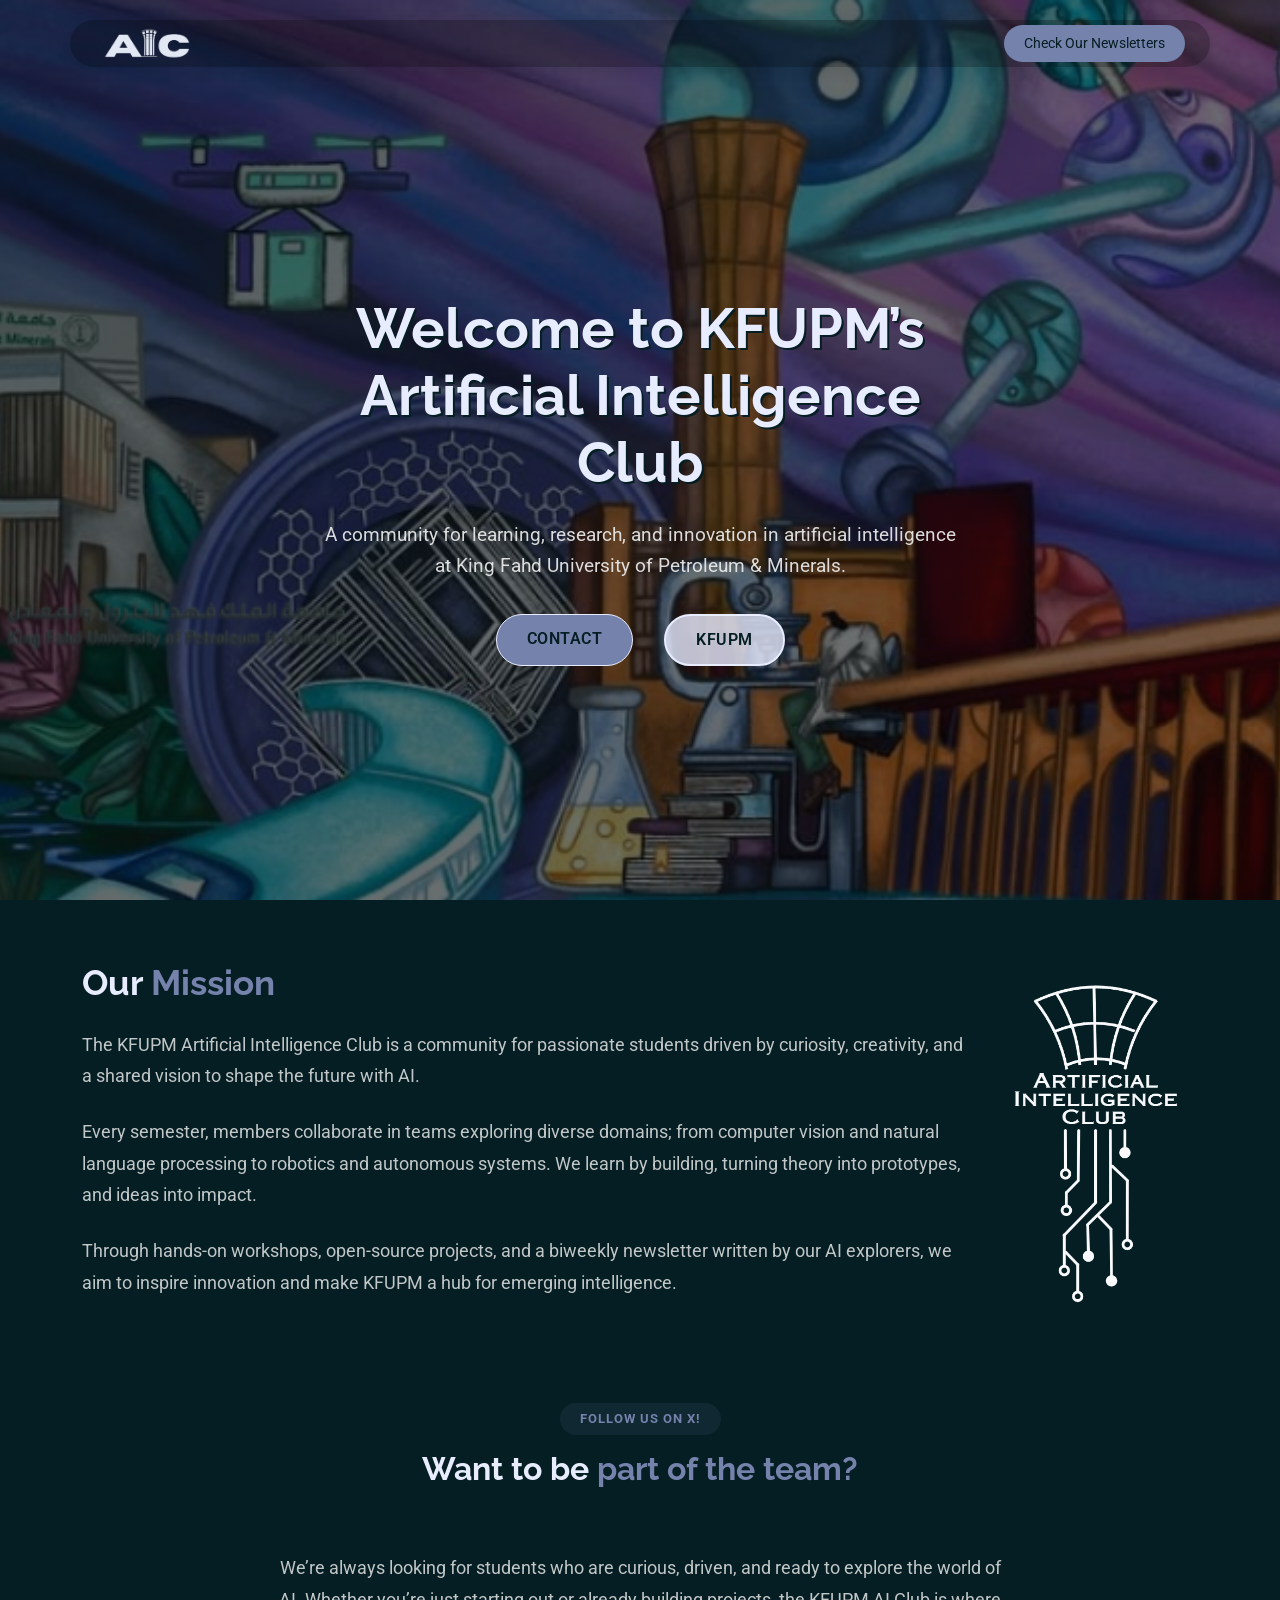
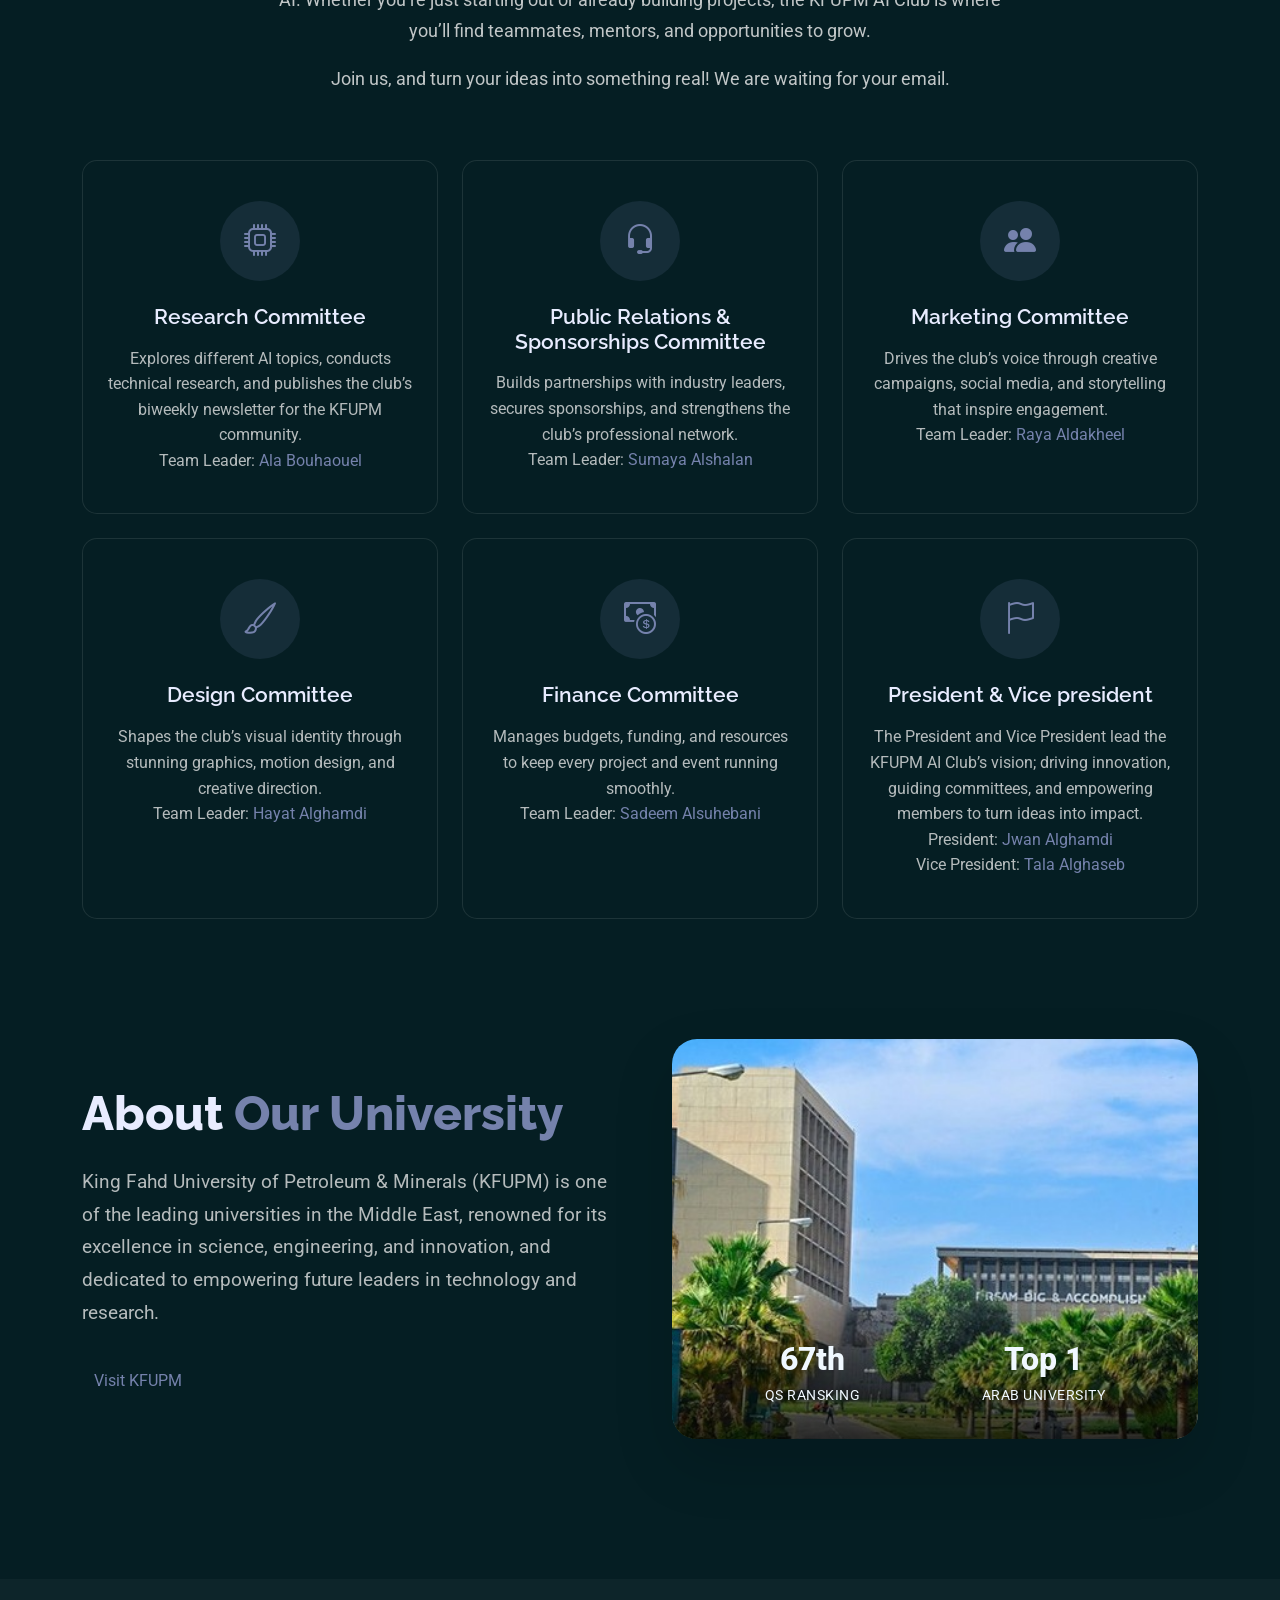
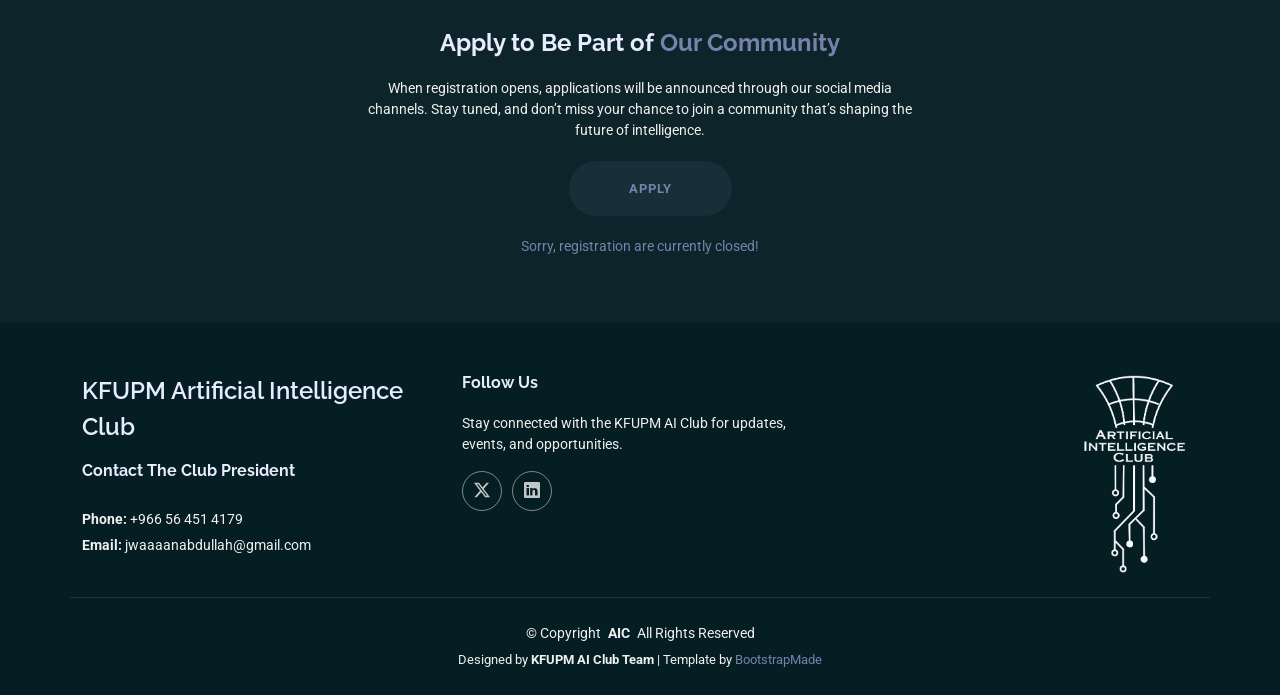
==== commit 6178b7e9: "Update index.html" ====
--- a/index.html
+++ b/index.html
@@ -22,6 +22,7 @@
 
   <!-- Main CSS File -->
   <link href="assets/css/main.css" rel="stylesheet">
+  <link href="assets/img/aic.png" rel="icon">
 
   <!-- =======================================================
   * Template Name: Tour
@@ -86,8 +87,9 @@
           <div class="col-lg-6" data-aos="fade-right">
             <div class="content">
               <h3>Our <span style="color: #7582ac;">Mission</span></h3>
-              <p>The KFUPM Artificial Intelligence Club is a community for passionate students driven by curiosity, creativity, and a shared vision to shape the future with AI.</p>
-              <p>Every semester, members collaborate in teams exploring diverse domains; from computer vision and natural language processing to robotics and autonomous systems. We learn by building, turning theory into prototypes, and ideas into impact. Through hands-on workshops, open-source projects, and a biweekly newsletter written by our AI explorers, we aim to inspire innovation and make KFUPM a hub for emerging intelligence.</p>
+              <p id="p-centerr">The KFUPM Artificial Intelligence Club is a community for passionate students driven by curiosity, creativity, and a shared vision to shape the future with AI.</p>
+              <p id="p-centerr">Every semester, members collaborate in teams exploring diverse domains; from computer vision and natural language processing to robotics and autonomous systems. We learn by building, turning theory into prototypes, and ideas into impact.</p>
+              <p id="p-centerr0">Through hands-on workshops, open-source projects, and a biweekly newsletter written by our AI explorers, we aim to inspire innovation and make KFUPM a hub for emerging intelligence.</p>
             </div>
           </div>
           <div class="col-lg-6-l" data-aos="fade-left" >
@@ -274,8 +276,8 @@
             <a href="https://www.linkedin.com/company/kfupm-artificial-intelligence-club-aic/"><i class="bi bi-linkedin"></i></a>
           </div>
         </div>
-        <div class="col-lg-4 col-md-12">
-          <img src="assets/img/icon.png" id="aic-logo" alt="icon" style="height: 200px; float: right; ">
+        <div class="col-lg-4 col-md-12" id="aic-logo">
+          <img src="assets/img/icon.png" alt="icon" style="height: 200px; float: right; ">
         </div>
 
       </div>
--- a/assets/css/main.css
+++ b/assets/css/main.css
@@ -521,6 +521,21 @@
   color: var(--accent-color);
 }
 
+@media (max-width: 400px) {
+.hero-text{
+  margin: 15px
+  }
+#but-left{
+  display: none;
+}
+.travel-hero .hero-text .hero-buttons .btn.btn-outline {
+  width: 40%;
+  min-width: 150px;
+  
+  }
+}
+
+
 /*--------------------------------------------------------------
 # Travel Hero Section
 --------------------------------------------------------------*/
@@ -536,6 +551,7 @@
   padding: 120px 0 60px 0;
   height: 100%;
 }
+
 
 .travel-hero .hero-background {
   position: absolute;
@@ -681,6 +697,12 @@
   transform: translateY(-1px);
 }
 
+@media (max-width: 576px) {
+  #p-centerr {
+    text-align: center;
+  }
+}
+  
 @media (max-width: 992px) {
   .travel-hero .hero-text {
     text-align: center;
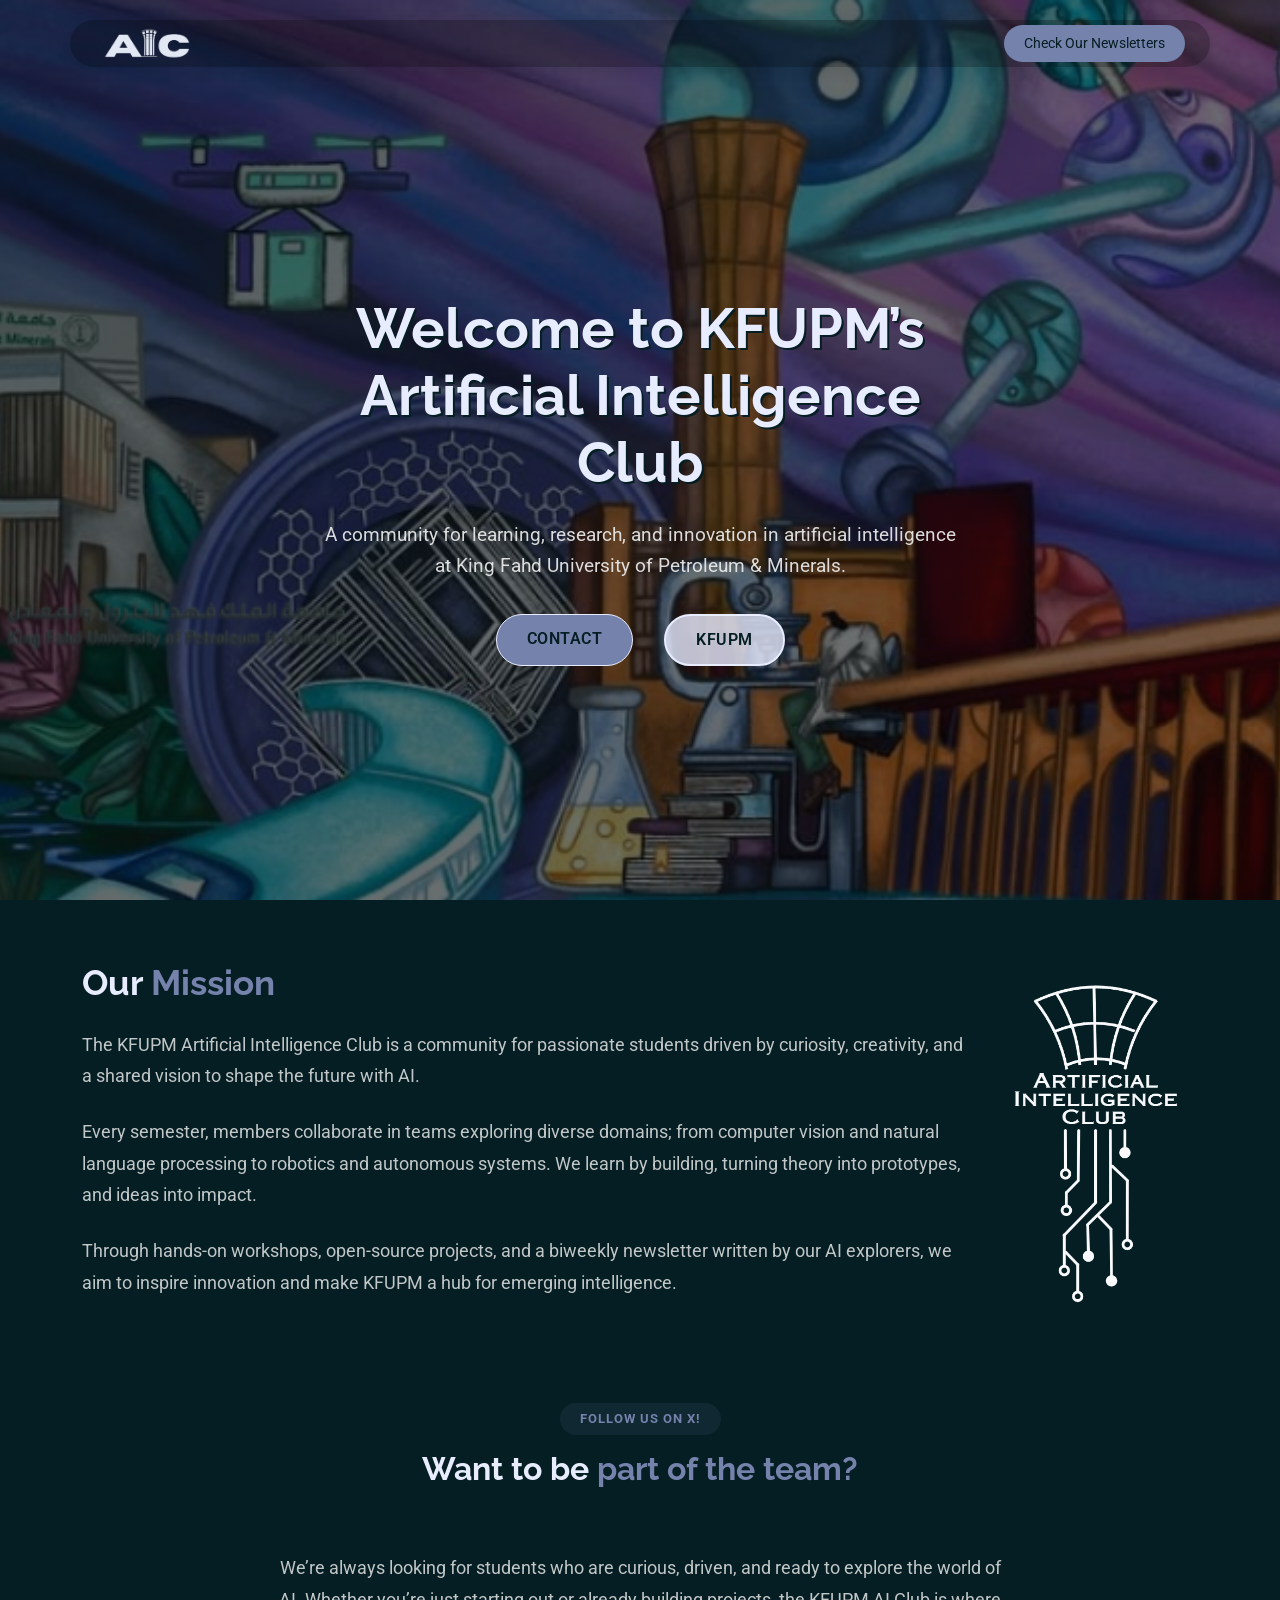
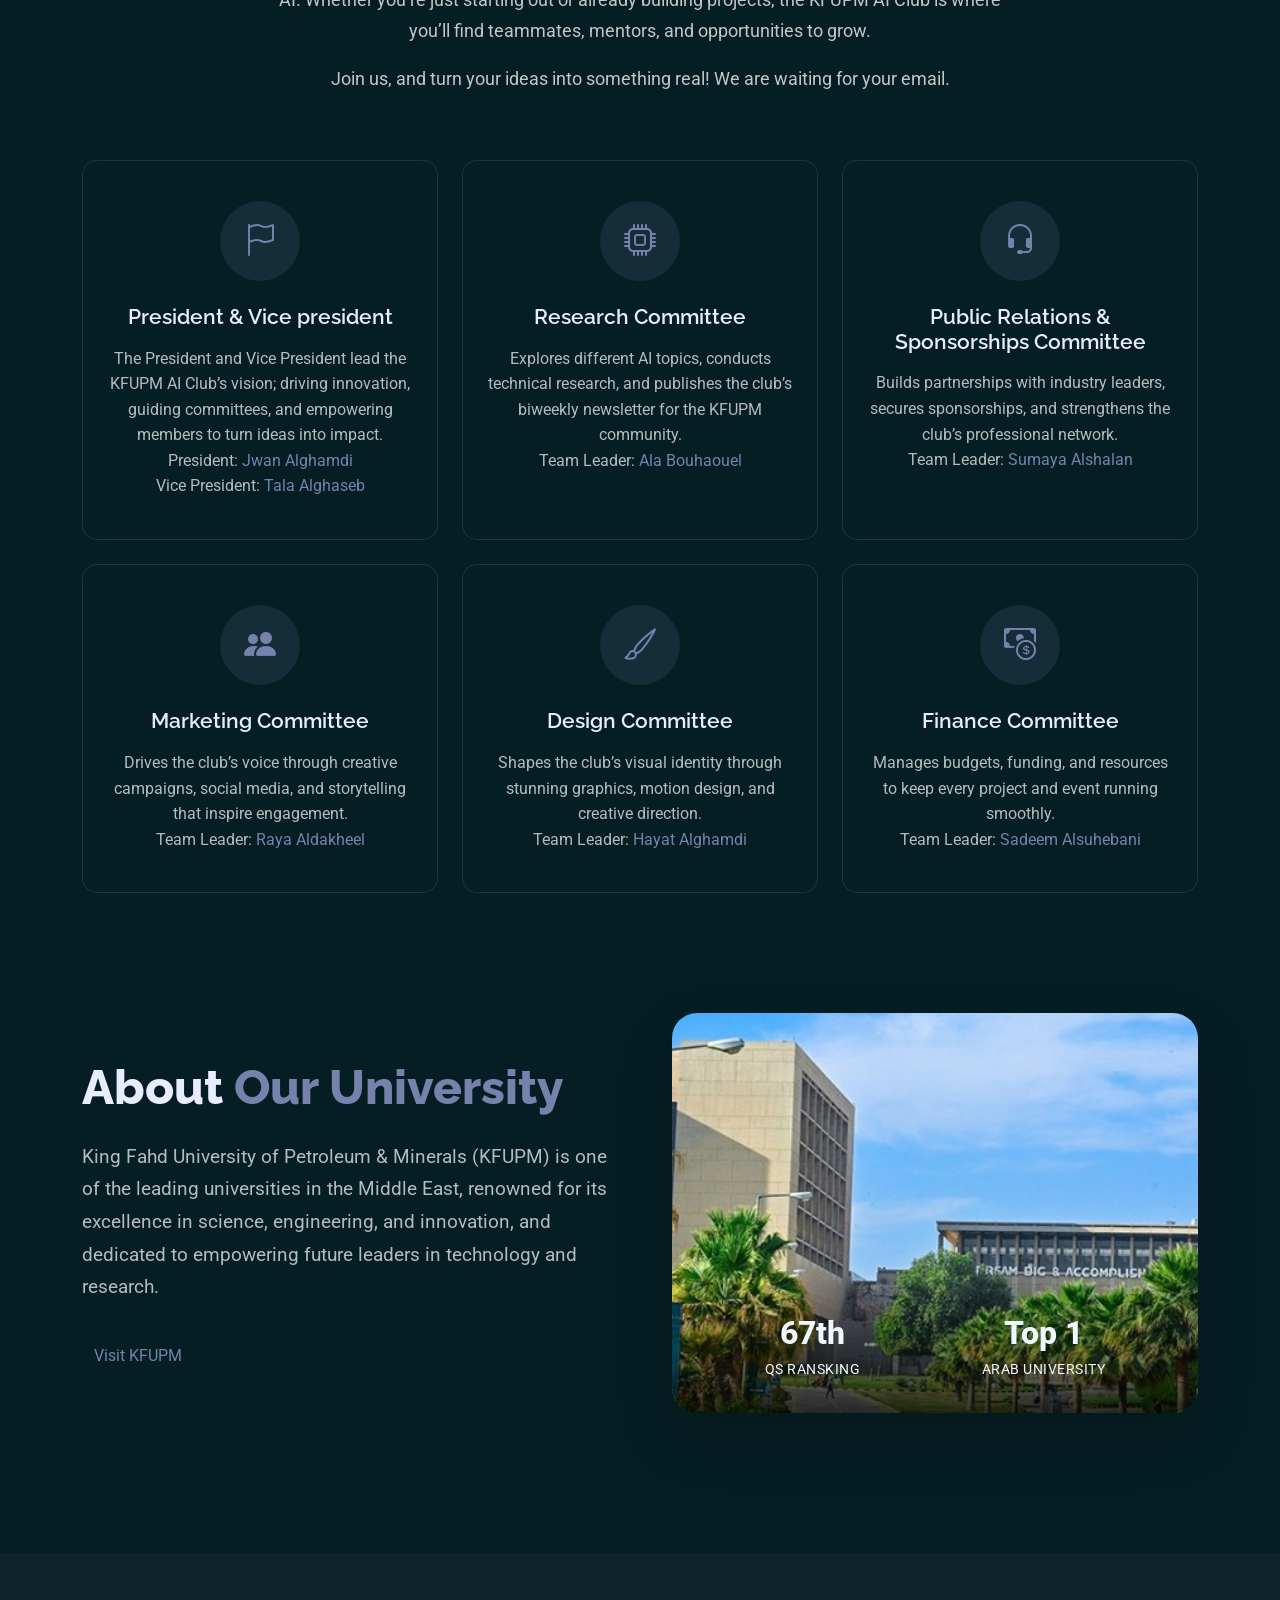
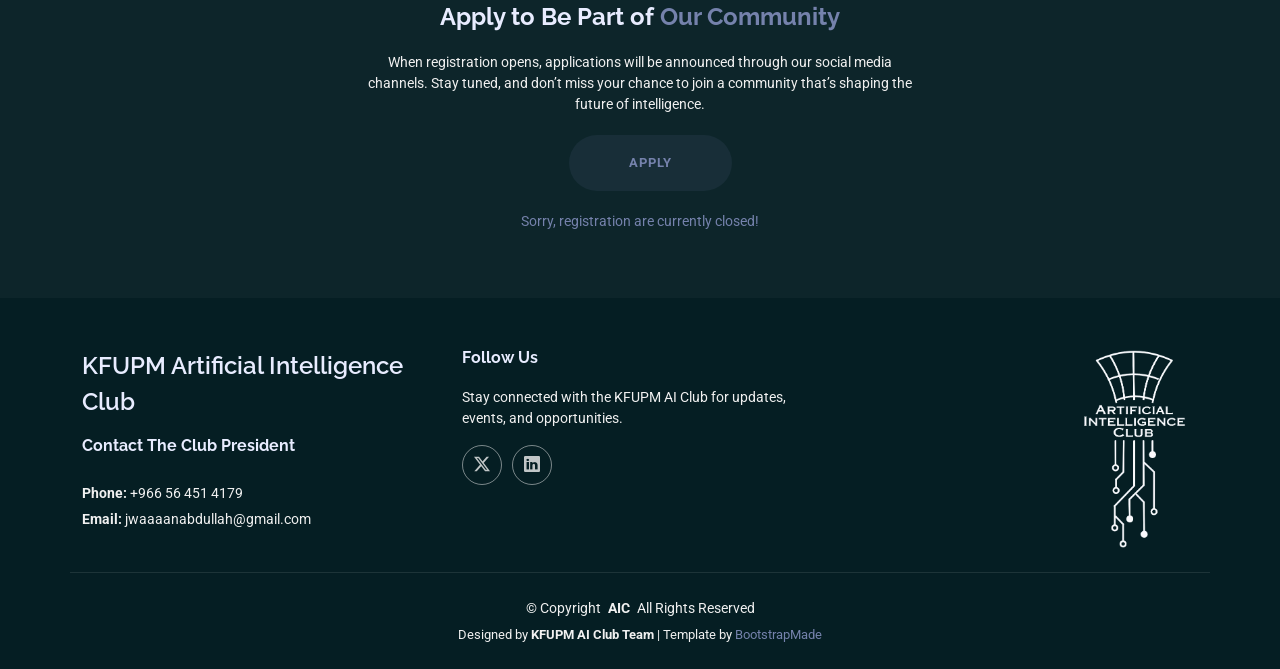
==== commit a90e0267: "Update index.html" ====
--- a/index.html
+++ b/index.html
@@ -86,7 +86,7 @@
         <div class="row align-items-center mb-5">
           <div class="col-lg-6" data-aos="fade-right">
             <div class="content">
-              <h3>Our <span style="color: #7582ac;">Mission</span></h3>
+              <h3 id="p-centerr" >Our <span style="color: #7582ac;">Mission</span></h3>
               <p id="p-centerr">The KFUPM Artificial Intelligence Club is a community for passionate students driven by curiosity, creativity, and a shared vision to shape the future with AI.</p>
               <p id="p-centerr">Every semester, members collaborate in teams exploring diverse domains; from computer vision and natural language processing to robotics and autonomous systems. We learn by building, turning theory into prototypes, and ideas into impact.</p>
               <p id="p-centerr0">Through hands-on workshops, open-source projects, and a biweekly newsletter written by our AI explorers, we aim to inspire innovation and make KFUPM a hub for emerging intelligence.</p>
@@ -122,65 +122,6 @@
           </div>
 
           <div class="row g-4">
-            <div class="col-lg-4 col-md-6" data-aos="fade-up" data-aos-delay="200">
-              <div class="feature-card">
-                <div class="feature-icon">
-                  <i class="bi bi-cpu"></i>
-                </div>
-                <h4>Research Committee</h4>
-                <p>Explores different AI topics, conducts technical research, and publishes the club’s biweekly newsletter for the KFUPM community.</p>
-                <p>Team Leader: <span style="color: #7582ac;">Ala Bouhaouel</span></p>
-              </div>
-            </div>
-
-            <div class="col-lg-4 col-md-6" data-aos="fade-up" data-aos-delay="250">
-              <div class="feature-card">
-                <div class="feature-icon">
-                  <i class="bi bi-headset"></i>
-                </div>
-                <h4>Public Relations &amp; Sponsorships Committee</h4>
-                <p>Builds partnerships with industry leaders, secures sponsorships, and strengthens the club’s professional network.</p>
-                <p>Team Leader: <span style="color: #7582ac;">Sumaya Alshalan</span></p>
-
-              </div>
-            </div>
-
-            <div class="col-lg-4 col-md-6" data-aos="fade-up" data-aos-delay="300">
-              <div class="feature-card">
-                <div class="feature-icon">
-                  <i class="bi bi-people-fill"></i>
-                </div>
-                <h4>Marketing Committee</h4>
-                <p>Drives the club’s voice through creative campaigns, social media, and storytelling that inspire engagement.</p>
-                <p>Team Leader: <span style="color: #7582ac;">Raya Aldakheel</span></p>
-
-              </div>
-            </div>
-
-            <div class="col-lg-4 col-md-6" data-aos="fade-up" data-aos-delay="350">
-              <div class="feature-card">
-                <div class="feature-icon">
-                  <i class="bi bi-brush"></i>
-                </div>
-                <h4>Design Committee</h4>
-                <p>Shapes the club’s visual identity through stunning graphics, motion design, and creative direction.</p>
-                <p>Team Leader: <span style="color: #7582ac;">Hayat Alghamdi</span></p>
-              
-              </div>
-            </div>
-
-            <div class="col-lg-4 col-md-6" data-aos="fade-up" data-aos-delay="400">
-              <div class="feature-card">
-                <div class="feature-icon">
-                  <i class="bi bi-cash-coin"></i>
-                </div>
-                <h4>Finance Committee</h4>
-                <p>Manages budgets, funding, and resources to keep every project and event running smoothly.</p>
-                <p>Team Leader: <span style="color: #7582ac;">Sadeem Alsuhebani</span></p>
-  
-              </div>
-            </div>
-
             <div class="col-lg-4 col-md-6" data-aos="fade-up" data-aos-delay="400">
               <div class="feature-card">
                 <div class="feature-icon">
@@ -193,6 +134,66 @@
               
               </div>
             </div>
+            <div class="col-lg-4 col-md-6" data-aos="fade-up" data-aos-delay="200">
+              <div class="feature-card">
+                <div class="feature-icon">
+                  <i class="bi bi-cpu"></i>
+                </div>
+                <h4>Research Committee</h4>
+                <p>Explores different AI topics, conducts technical research, and publishes the club’s biweekly newsletter for the KFUPM community.</p>
+                <p>Team Leader: <span style="color: #7582ac;">Ala Bouhaouel</span></p>
+              </div>
+            </div>
+
+            <div class="col-lg-4 col-md-6" data-aos="fade-up" data-aos-delay="250">
+              <div class="feature-card">
+                <div class="feature-icon">
+                  <i class="bi bi-headset"></i>
+                </div>
+                <h4>Public Relations &amp; Sponsorships Committee</h4>
+                <p>Builds partnerships with industry leaders, secures sponsorships, and strengthens the club’s professional network.</p>
+                <p>Team Leader: <span style="color: #7582ac;">Sumaya Alshalan</span></p>
+
+              </div>
+            </div>
+
+            <div class="col-lg-4 col-md-6" data-aos="fade-up" data-aos-delay="300">
+              <div class="feature-card">
+                <div class="feature-icon">
+                  <i class="bi bi-people-fill"></i>
+                </div>
+                <h4>Marketing Committee</h4>
+                <p>Drives the club’s voice through creative campaigns, social media, and storytelling that inspire engagement.</p>
+                <p>Team Leader: <span style="color: #7582ac;">Raya Aldakheel</span></p>
+
+              </div>
+            </div>
+
+            <div class="col-lg-4 col-md-6" data-aos="fade-up" data-aos-delay="350">
+              <div class="feature-card">
+                <div class="feature-icon">
+                  <i class="bi bi-brush"></i>
+                </div>
+                <h4>Design Committee</h4>
+                <p>Shapes the club’s visual identity through stunning graphics, motion design, and creative direction.</p>
+                <p>Team Leader: <span style="color: #7582ac;">Hayat Alghamdi</span></p>
+              
+              </div>
+            </div>
+
+            <div class="col-lg-4 col-md-6" data-aos="fade-up" data-aos-delay="400">
+              <div class="feature-card">
+                <div class="feature-icon">
+                  <i class="bi bi-cash-coin"></i>
+                </div>
+                <h4>Finance Committee</h4>
+                <p>Manages budgets, funding, and resources to keep every project and event running smoothly.</p>
+                <p>Team Leader: <span style="color: #7582ac;">Sadeem Alsuhebani</span></p>
+  
+              </div>
+            </div>
+
+
 
           </div><!-- End Features Grid -->
         </div><!-- End Why Choose Us -->
--- a/assets/css/main.css
+++ b/assets/css/main.css
@@ -701,6 +701,9 @@
   #p-centerr {
     text-align: center;
   }
+  #p-centerr0 {
+    display:none;
+  }
 }
   
 @media (max-width: 992px) {
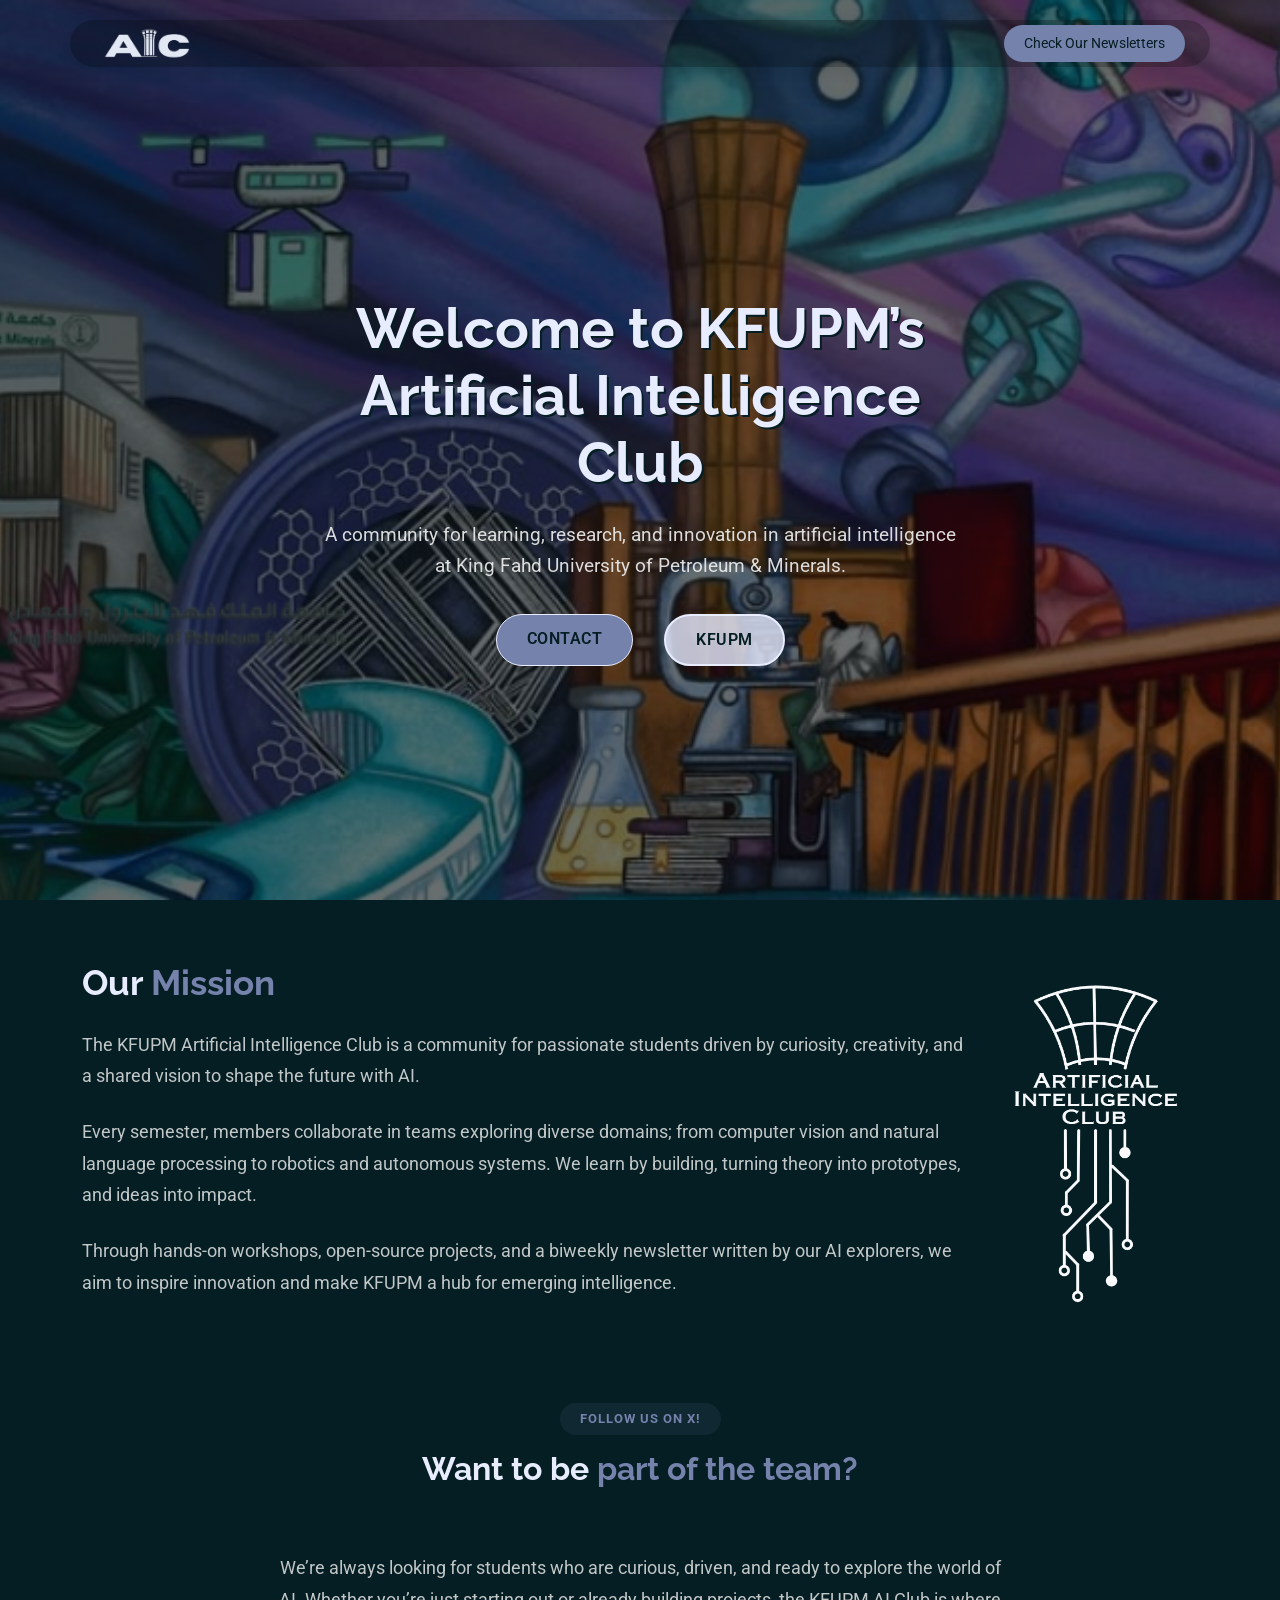
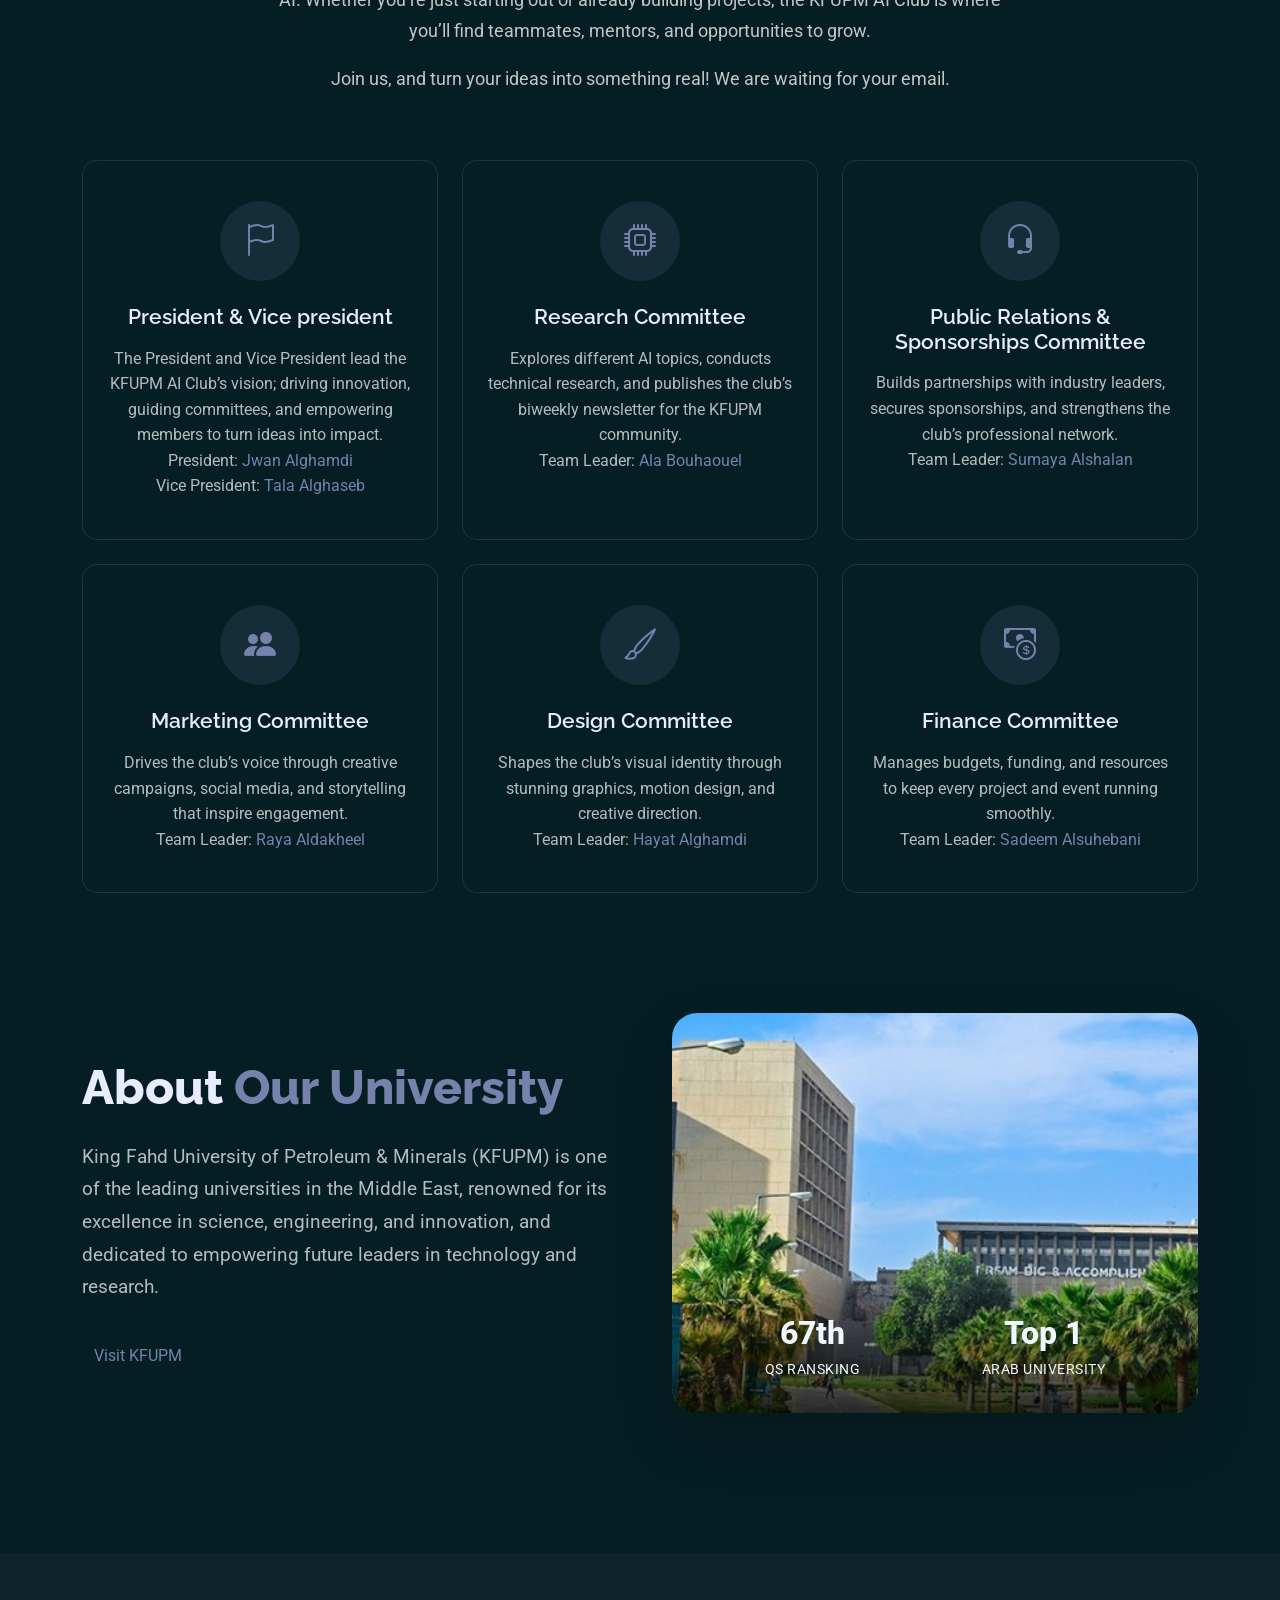
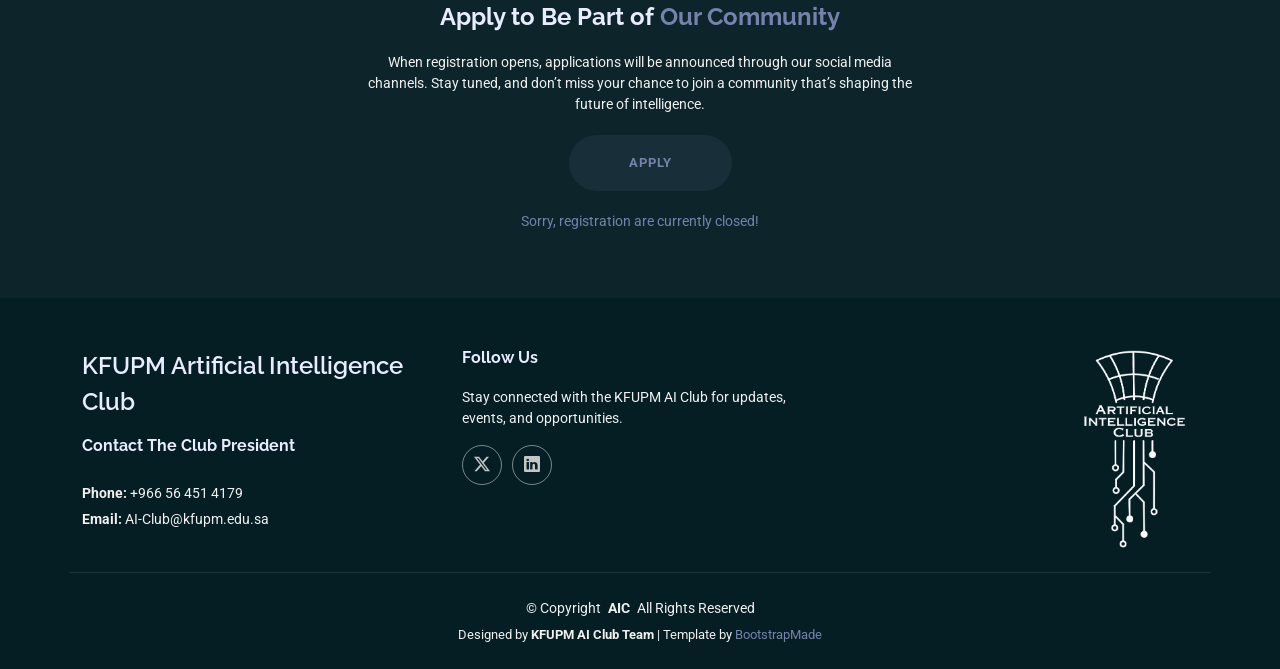
==== commit f8801859: "Update index.html" ====
--- a/index.html
+++ b/index.html
@@ -265,7 +265,7 @@
           <div class="footer-contact pt-3">
             <h4>Contact The Club President</h4>
             <p class="mt-3"><strong>Phone:</strong> <span>+966 56 451 4179</span></p>
-            <p><strong>Email:</strong> <span>jwaaaanabdullah@gmail.com</span></p>
+            <p><strong>Email:</strong> <span>AI-Club@kfupm.edu.sa</span></p>
           </div>
         </div>
 
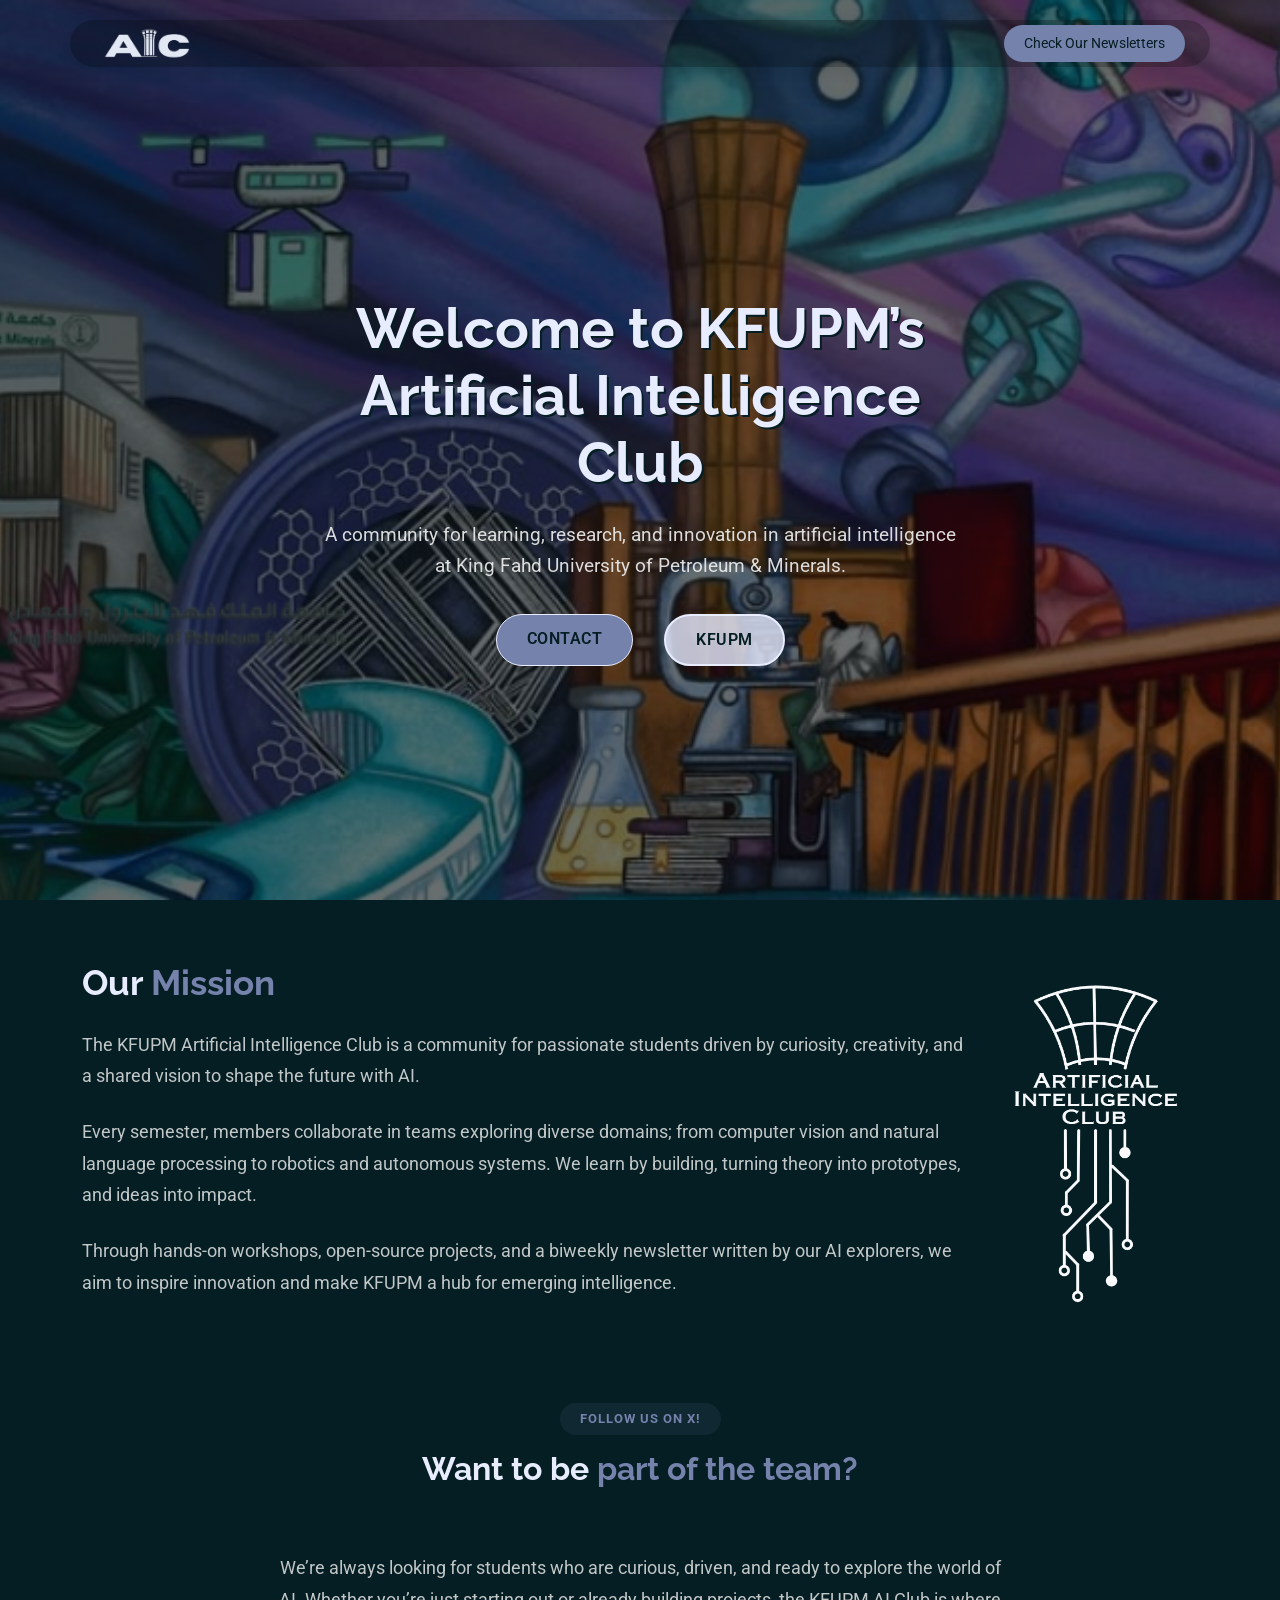
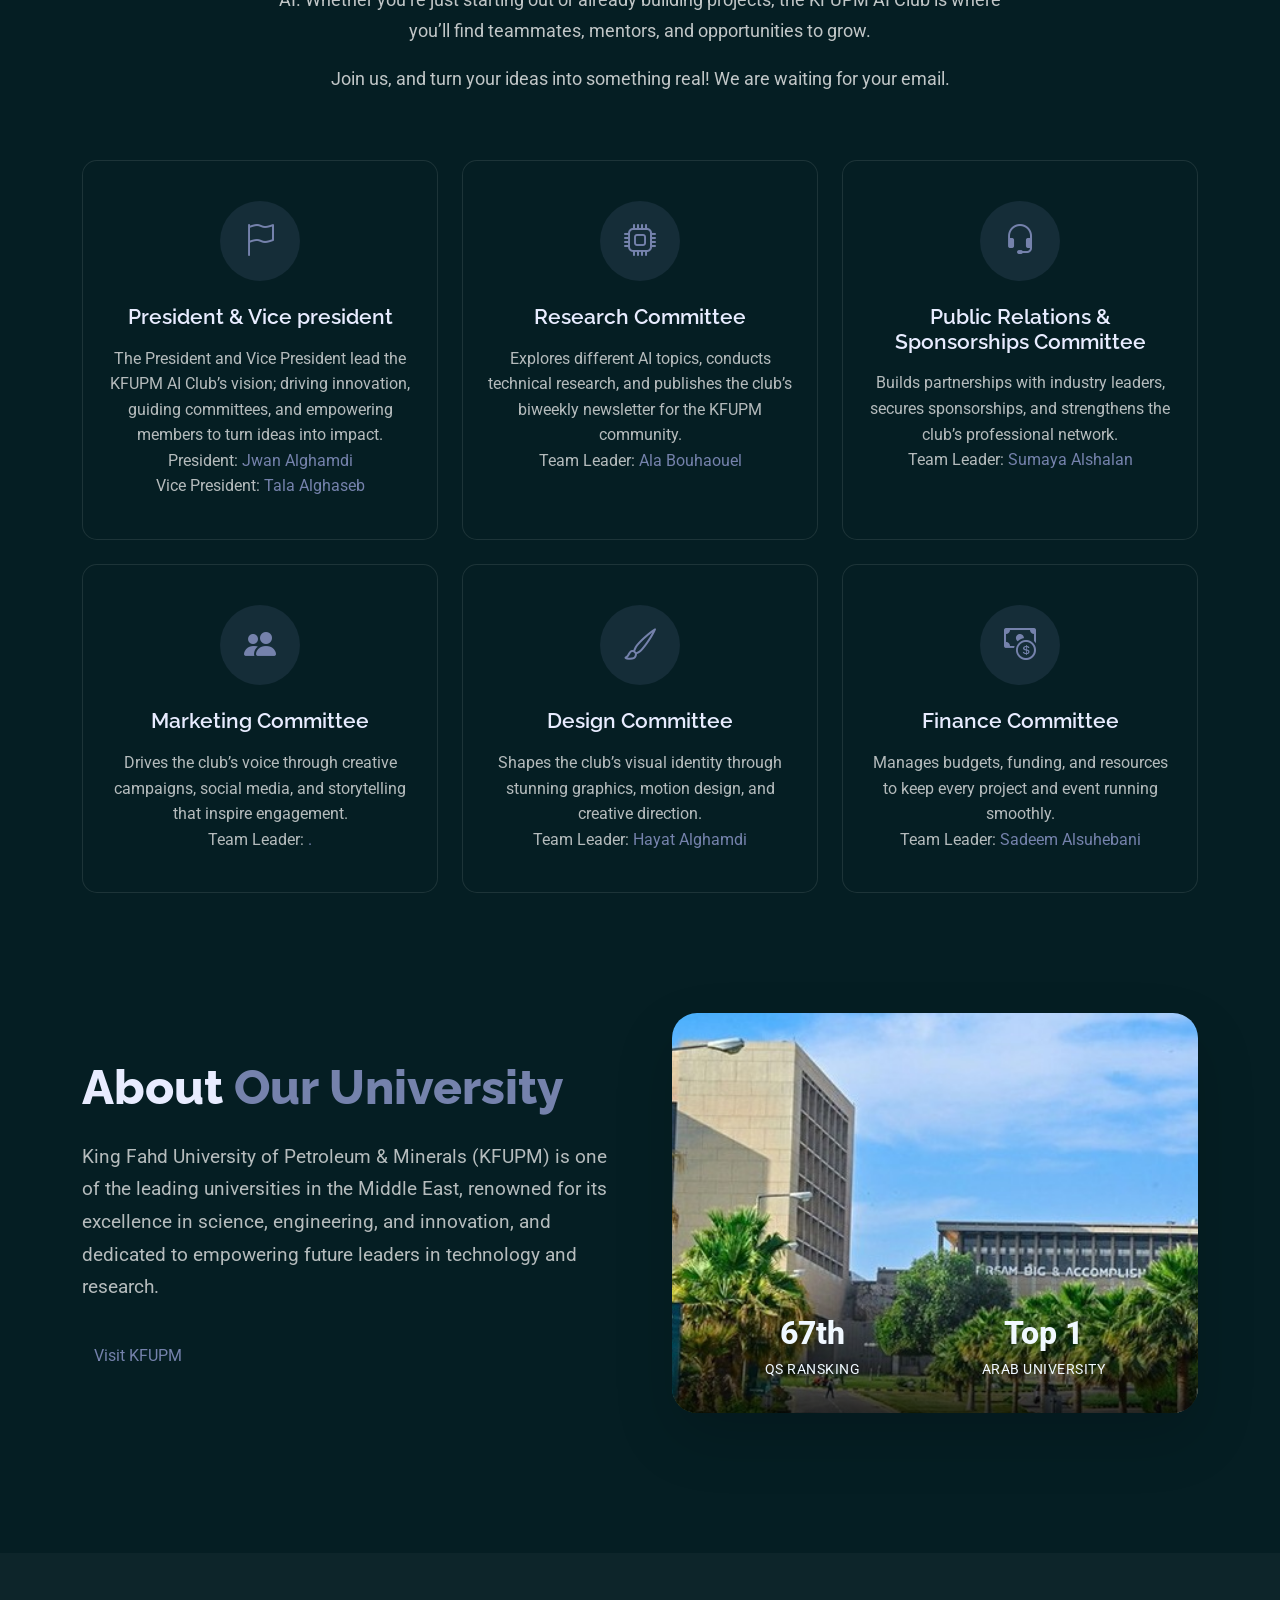
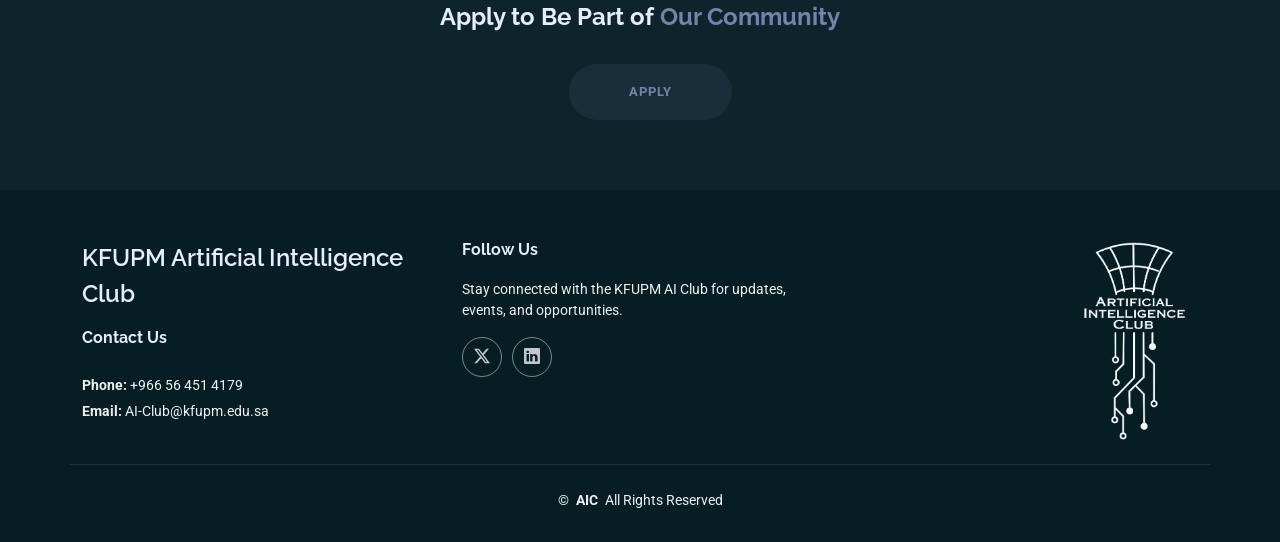
==== commit 664a92f0: "Add registration page and update index" ====
--- a/index.html
+++ b/index.html
@@ -164,7 +164,7 @@
                 </div>
                 <h4>Marketing Committee</h4>
                 <p>Drives the club’s voice through creative campaigns, social media, and storytelling that inspire engagement.</p>
-                <p>Team Leader: <span style="color: #7582ac;">Raya Aldakheel</span></p>
+                <p>Team Leader: <span style="color: #7582ac;">.</span></p>
 
               </div>
             </div>
@@ -244,12 +244,10 @@
         <div class="row justify-content-center text-center">
           <div class="col-lg-6">
             <h4>Apply to Be Part of <span style="color: #7582ac;">Our Community</span></h4>
-            <p>When registration opens, applications will be announced through our social media channels. Stay tuned, and don’t miss your chance to join a community that’s shaping the future of intelligence.</p>
             <div class="container section-title" data-aos="fade-up" style="padding-bottom: 0px; margin: 20px; padding-right: 32px">
-              <a href="#link to application form">
+              <a href="registration.html">
                 <h2 style="padding: 20px 60px;">Apply</h2></a>
             </div><!-- End Section Title -->  
-            <p style="color: #7582ac;">Sorry, registration are currently closed! </p>
           
           </div>
         </div>
@@ -263,7 +261,7 @@
             <span class="sitename">KFUPM Artificial Intelligence Club</span>
           </a>
           <div class="footer-contact pt-3">
-            <h4>Contact The Club President</h4>
+            <h4>Contact Us</h4>
             <p class="mt-3"><strong>Phone:</strong> <span>+966 56 451 4179</span></p>
             <p><strong>Email:</strong> <span>AI-Club@kfupm.edu.sa</span></p>
           </div>
@@ -285,16 +283,13 @@
     </div>
 
     <div class="container copyright text-center mt-4">
-      <p>© <span>Copyright</span> <strong class="px-1 sitename">AIC</strong> <span>All Rights Reserved</span></p>
+      <p>© <strong class="px-1 sitename">AIC</strong> <span>All Rights Reserved</span></p>
       <div class="credits">
         <!-- All the links in the footer should remain intact. -->
         <!-- You can delete the links only if you've purchased the pro version. -->
         <!-- Licensing information: https://bootstrapmade.com/license/ -->
         <!-- Purchase the pro version with working PHP/AJAX contact form: [buy-url] -->
-        <p>
-          Designed by <strong>KFUPM AI Club Team</strong> | Template by 
-          <a href="https://bootstrapmade.com/" target="_blank" rel="noopener noreferrer">BootstrapMade</a>
-        </p>
+       
       </div>
     </div>
 
